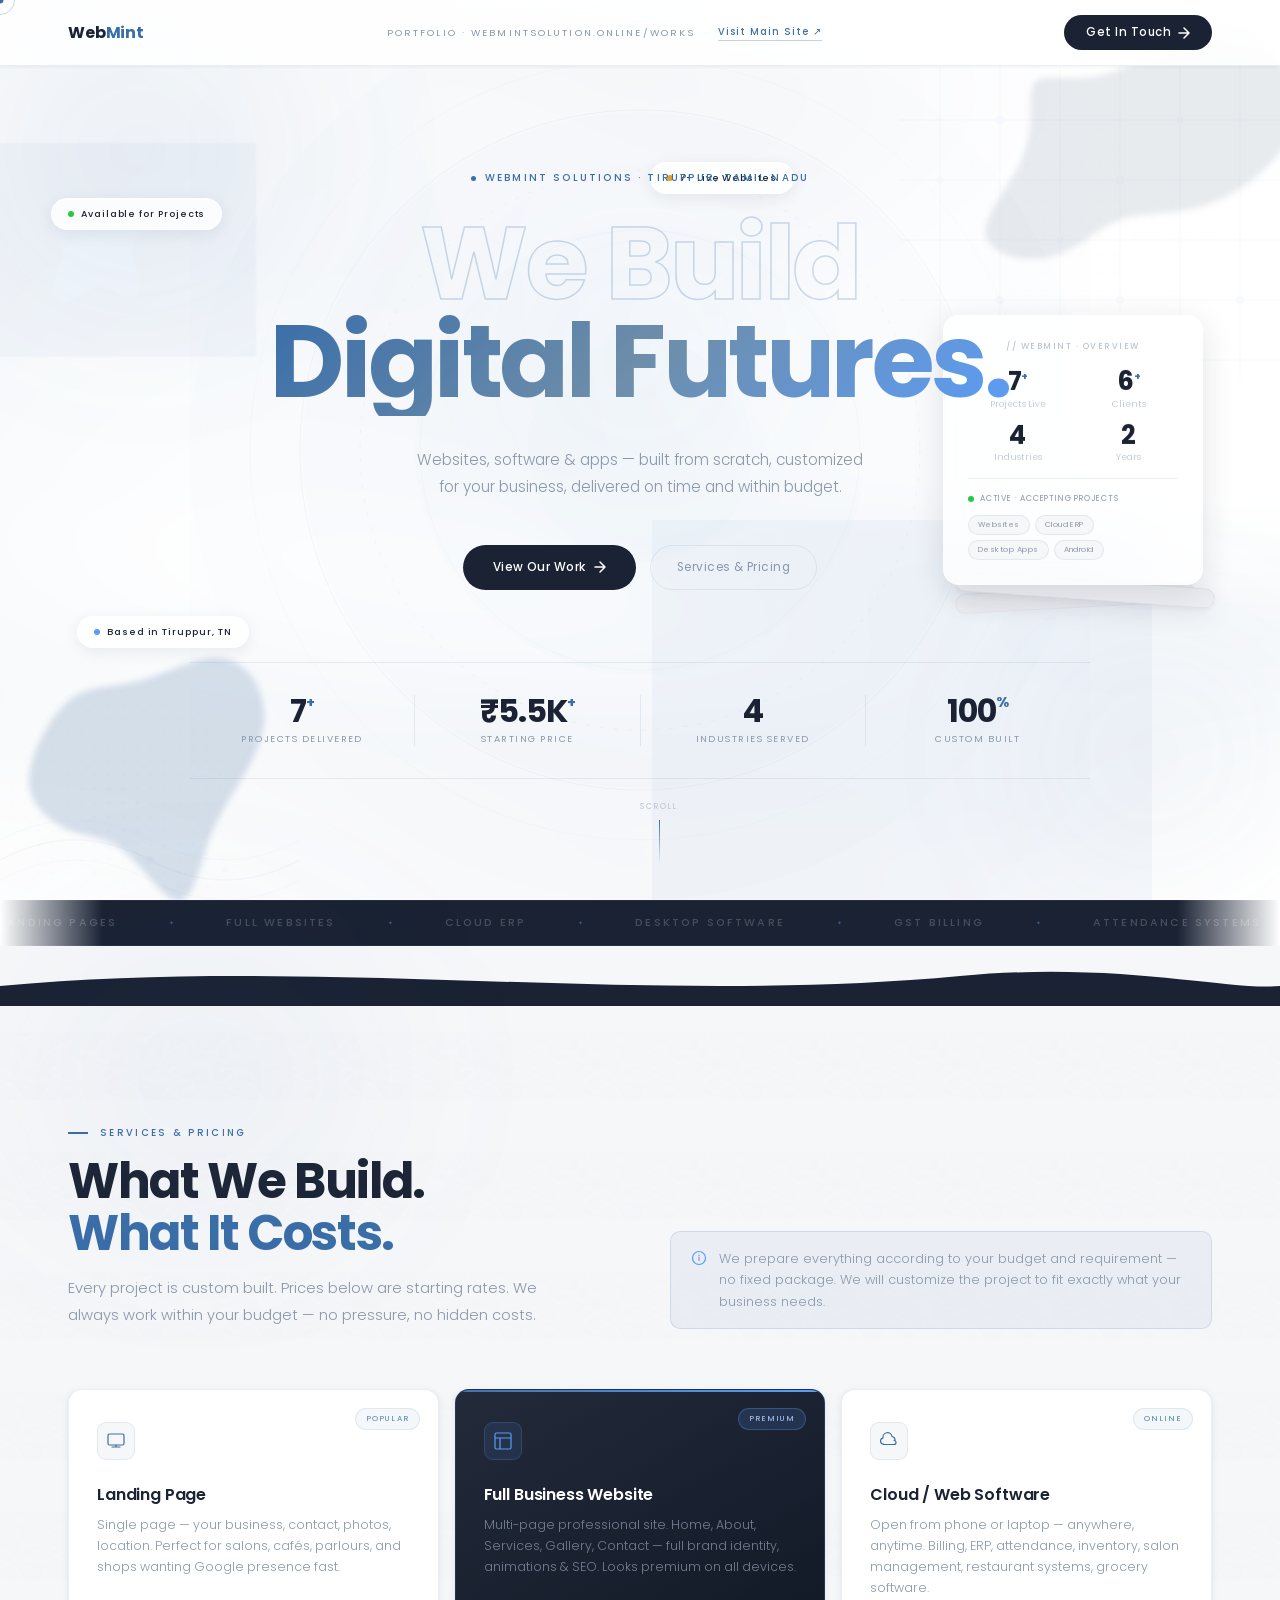
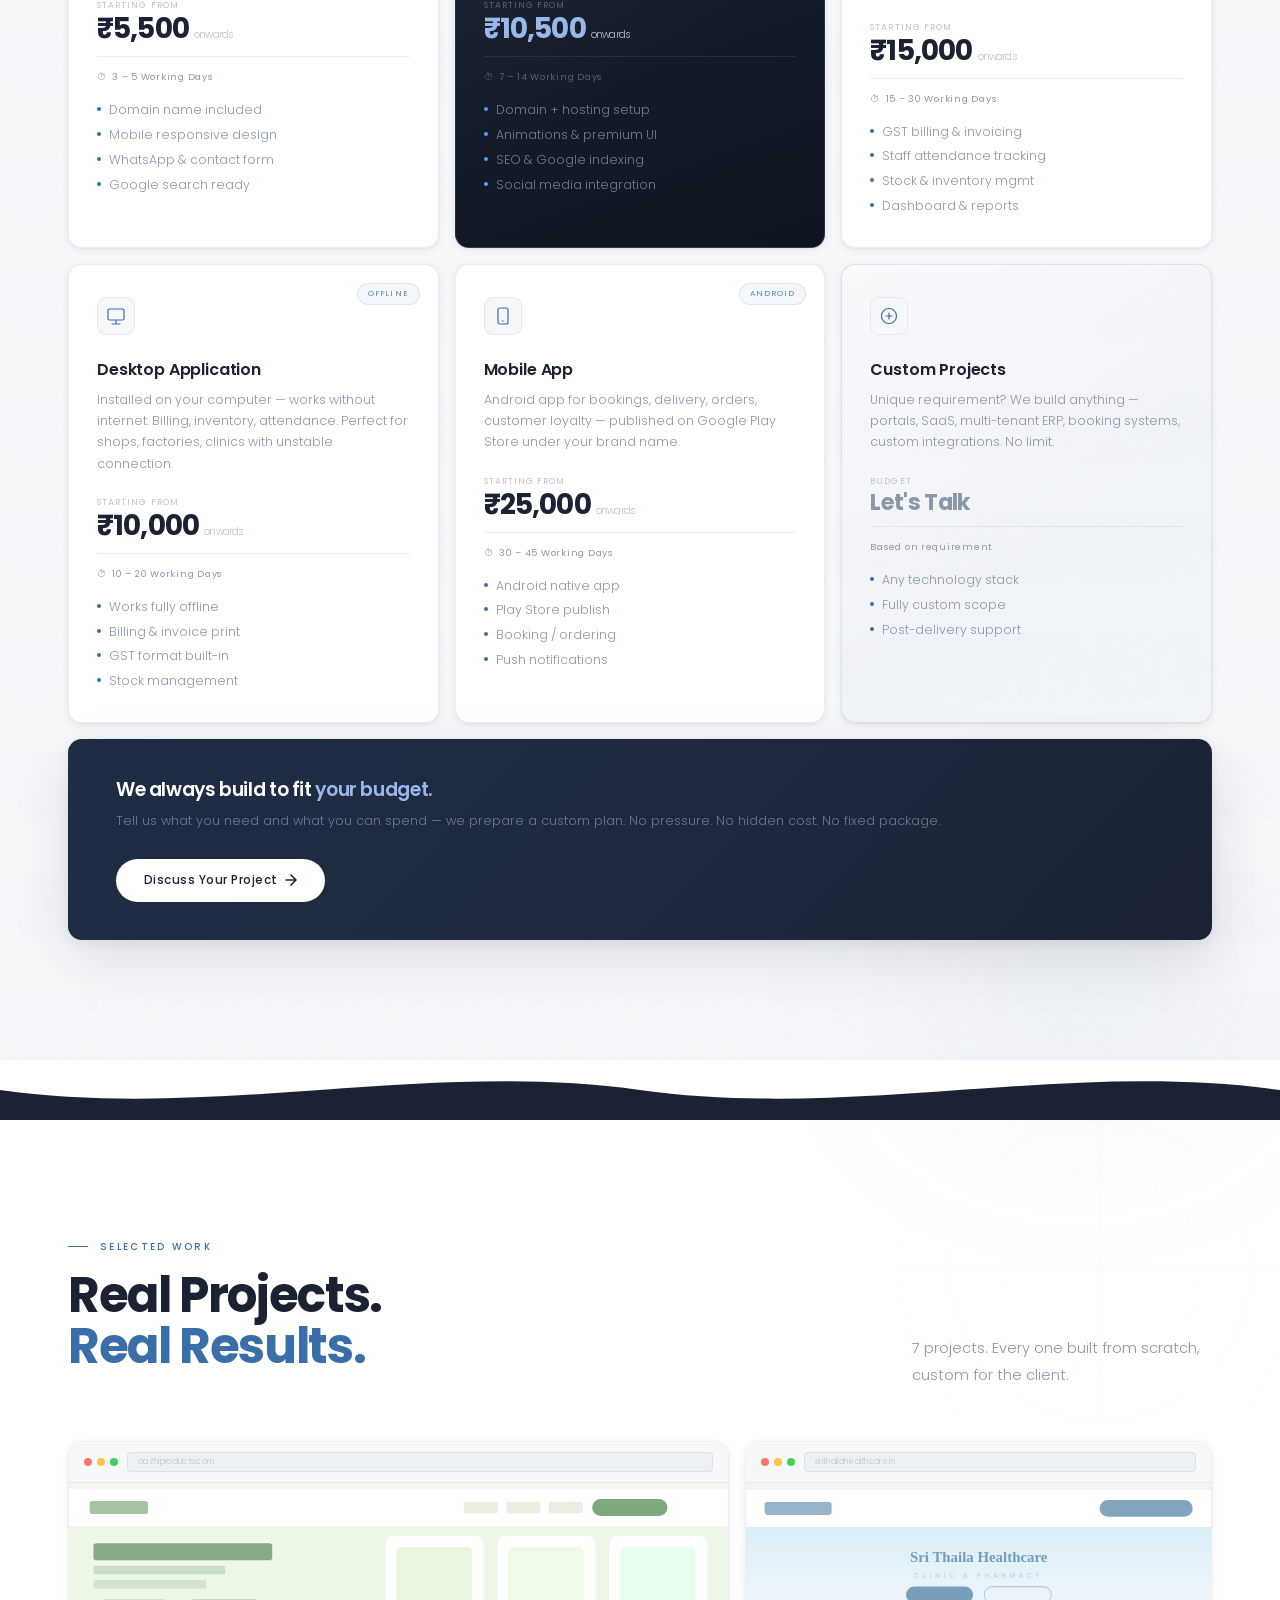
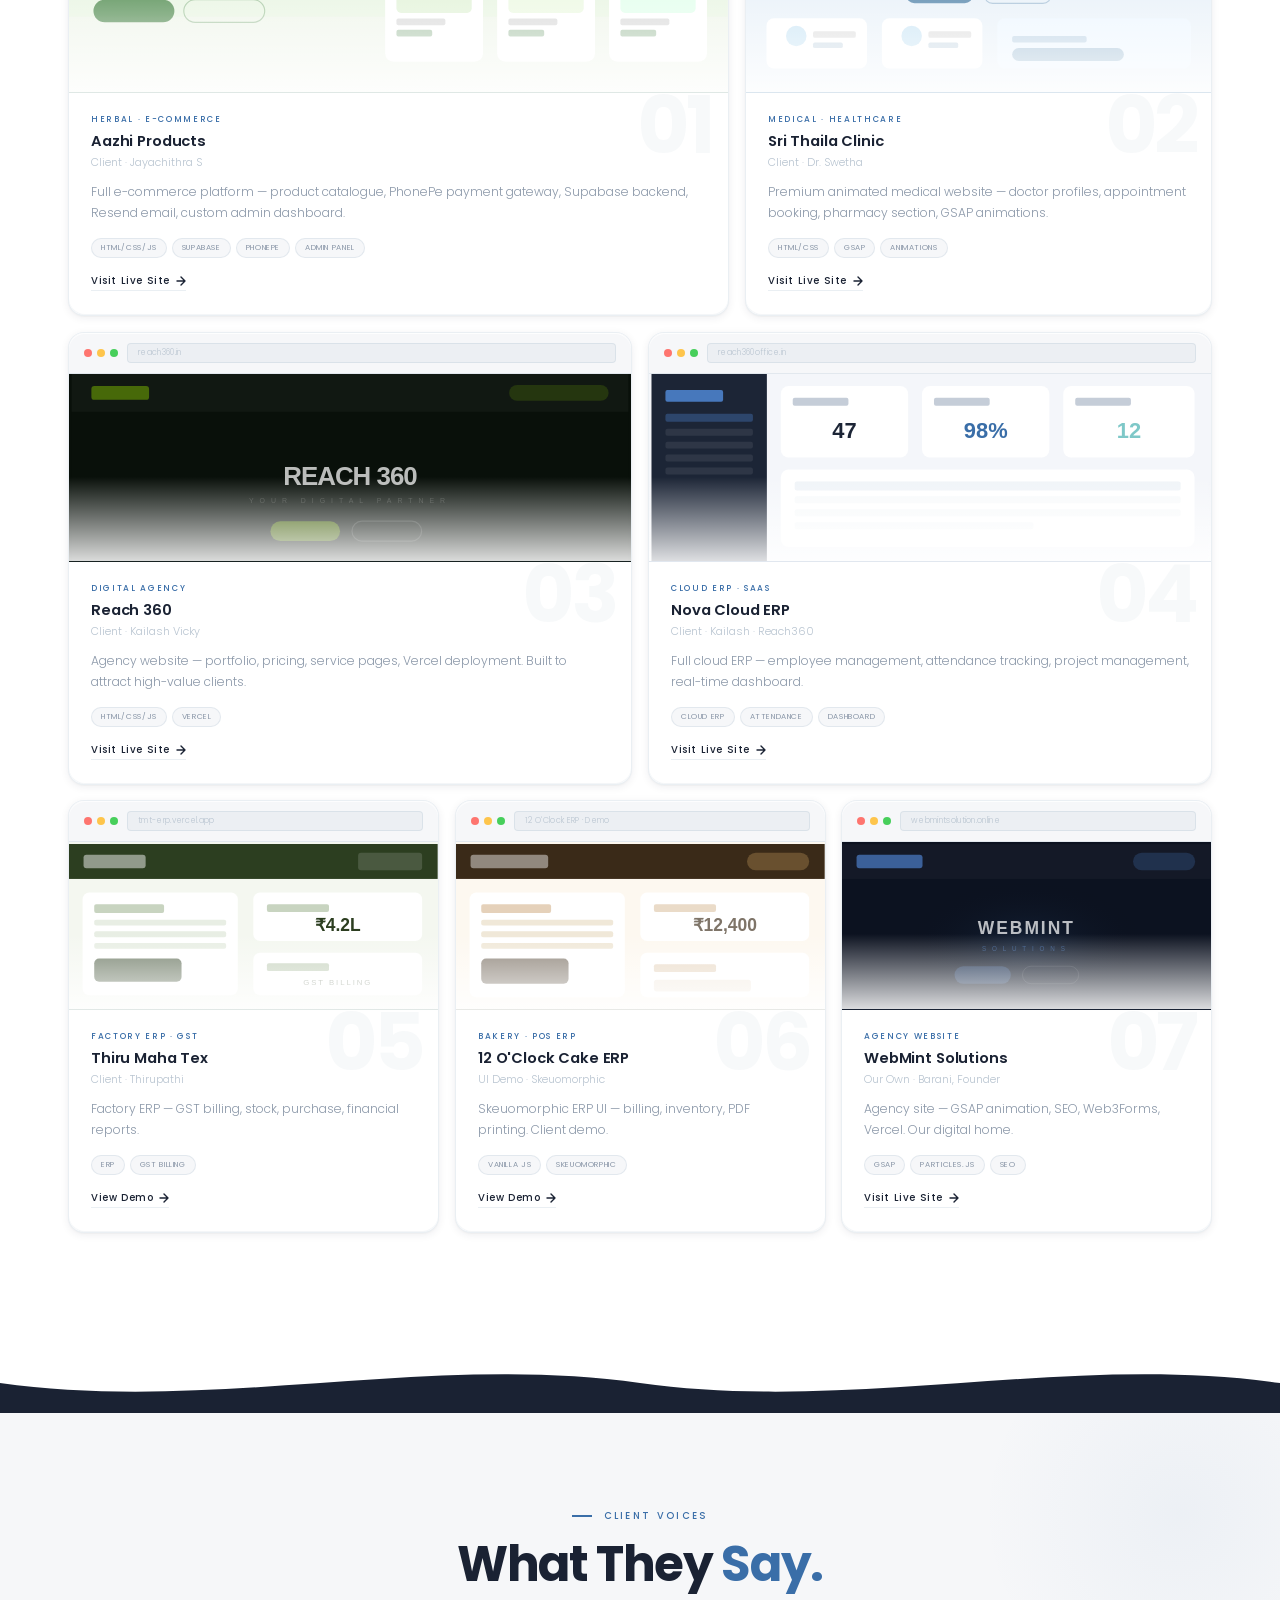
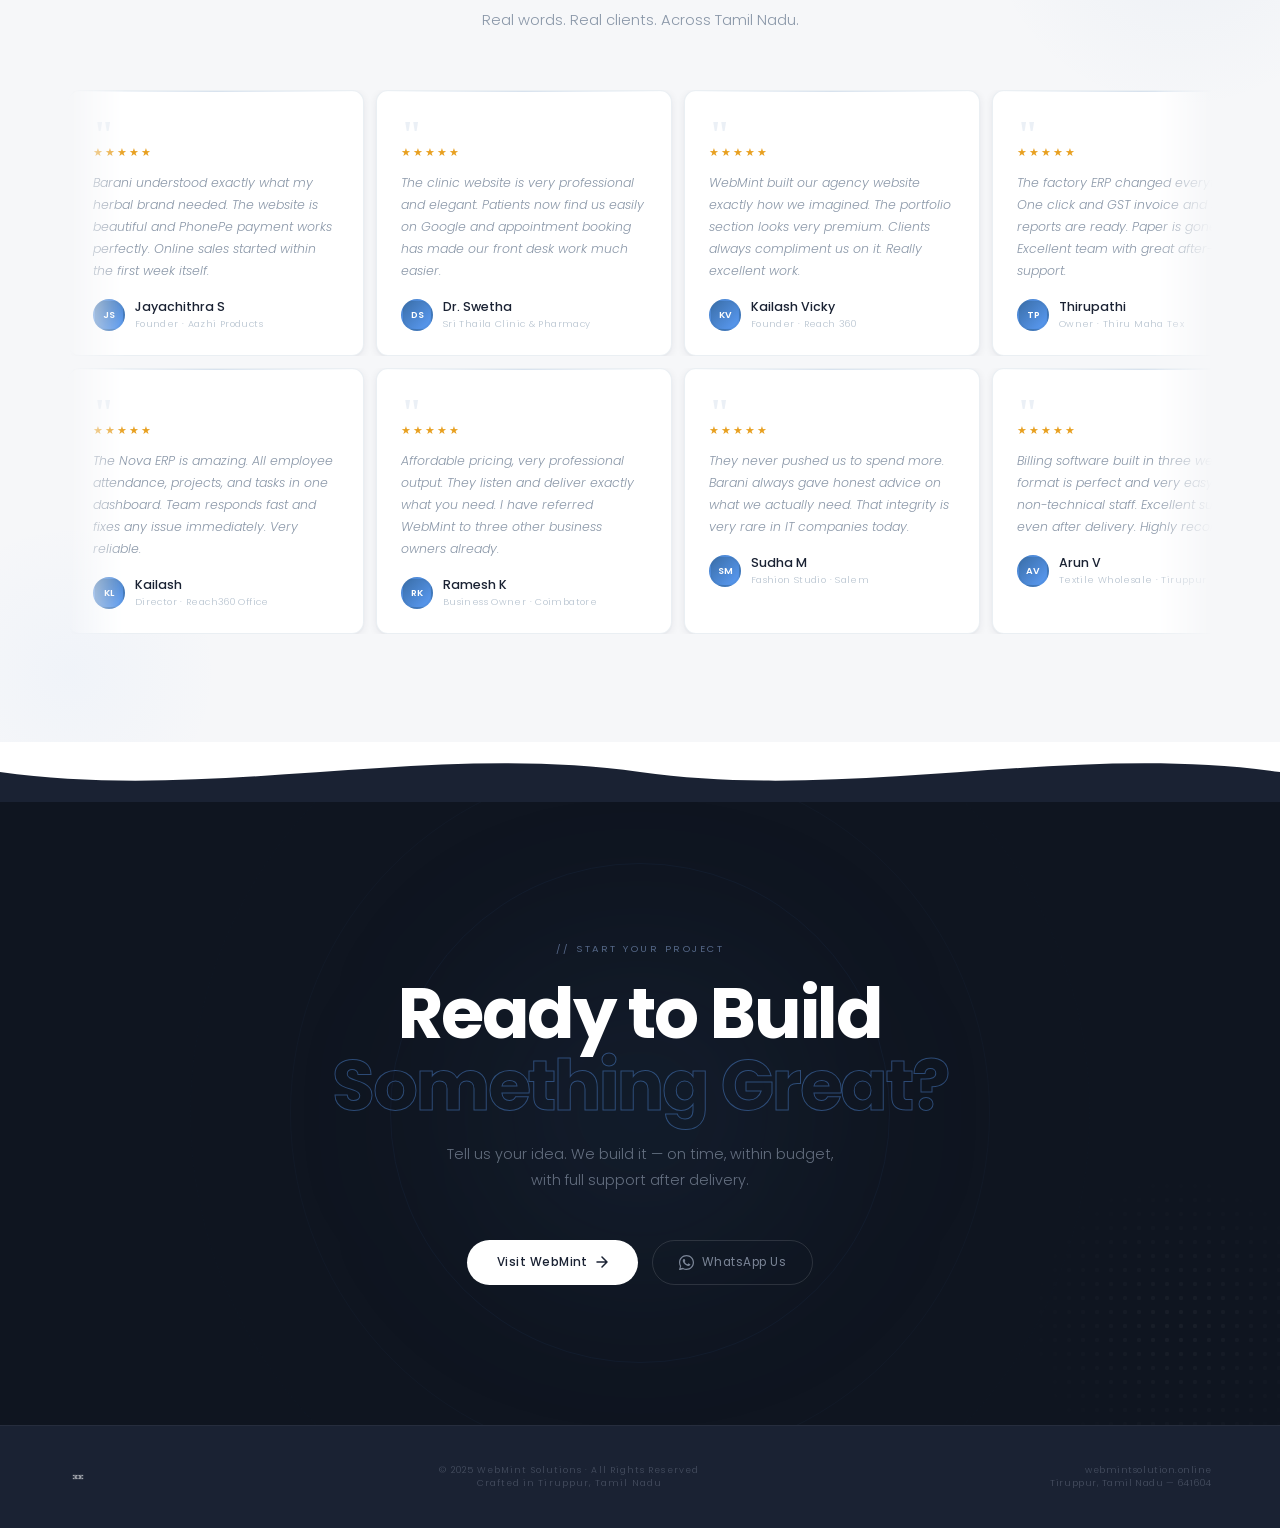
==== works.html @ 411b6f69 "Updated works html file" ====
<!DOCTYPE html>
<html lang="en">
<head>
<meta charset="UTF-8"/>
<meta name="viewport" content="width=device-width, initial-scale=1.0"/>
<title>WebMint Solutions — Our Work</title>
<link href="https://fonts.googleapis.com/css2?family=Poppins:wght@200;300;400;500;600;700&display=swap" rel="stylesheet">
<link rel="preload" href="logo.svg" as="image" type="image/svg+xml"/>
<link rel="preload" href="blob-a.svg" as="image" type="image/svg+xml"/>
<link rel="preload" href="blob-b.svg" as="image" type="image/svg+xml"/>
<link rel="dns-prefetch" href="https://fonts.googleapis.com"/>
<meta name="theme-color" content="#1A2233"/>
<style>
  body{opacity:0;transition:opacity .3s}
  body.ready{opacity:1}
</style>
<script>
  document.addEventListener('DOMContentLoaded',()=>document.body.classList.add('ready'));
</script>

<style>

/* ═══════════════════════════════════════
   COLOR TOKENS
═══════════════════════════════════════ */
:root {
  --white:       #FFFFFF;
  --off:         #F6F7F9;
  --off2:        #EDEEF2;
  --steel:       #6E8EAA;
  --steel-lt:    #A8BFCF;
  --steel-dim:   rgba(110,142,170,0.12);
  --steel-glow:  rgba(110,142,170,0.06);
  --blue:        #3A6EA8;
  --blue-lt:     #5B9CF6;
  --blue-dim:    rgba(58,110,168,0.10);
  --dark:        #1A2233;
  --dark2:       #0F1520;
  --muted:       #8A97A8;
  --muted2:      #B8C4D0;
  --border:      rgba(110,142,170,0.14);
  --border-h:    rgba(58,110,168,0.22);

  --shadow-xs:   0 1px 3px rgba(26,34,51,0.06);
  --shadow-sm:   0 2px 8px rgba(26,34,51,0.07), 0 1px 2px rgba(26,34,51,0.04);
  --shadow-md:   0 8px 28px rgba(26,34,51,0.09), 0 2px 6px rgba(26,34,51,0.05);
  --shadow-lg:   0 20px 60px rgba(26,34,51,0.11), 0 4px 12px rgba(26,34,51,0.06);
  --shadow-xl:   0 36px 90px rgba(26,34,51,0.13), 0 8px 20px rgba(26,34,51,0.07);
  --shadow-blue: 0 8px 32px rgba(58,110,168,0.22), 0 2px 8px rgba(58,110,168,0.12);

  --f: 'Poppins', sans-serif;
  --ease: cubic-bezier(0.22, 1, 0.36, 1);
  --ease2: cubic-bezier(0.16, 1, 0.3, 1);
}

/* ── PERFORMANCE: GPU LAYERS ── */
.hero-halftone, .hero-halftone-2, .blob-svg-a, .blob-svg-b,
.ring-deco, .hero-card-float, .hero-badge {
  will-change:transform;
  transform:translateZ(0);
}
.rv-row, .rv-row-b, .ticker-t {
  will-change:transform;
  transform:translateZ(0);
}

/* ═══════════════════════════════════════
   RESET
═══════════════════════════════════════ */
*, *::before, *::after { margin:0; padding:0; box-sizing:border-box; }
html { scroll-behavior:smooth; }
body {
  font-family: var(--f);
  background: var(--white);
  color: var(--dark);
  overflow-x: hidden;
  cursor: none;
  -webkit-font-smoothing: antialiased;
}
a { text-decoration:none; color:inherit; }
img, svg { display:block; }

/* ═══════════════════════════════════════
   CURSOR
═══════════════════════════════════════ */
#cur {
  width:7px; height:7px;
  background: var(--blue);
  border-radius:50%;
  position:fixed; pointer-events:none; z-index:9999;
  transform:translate(-50%,-50%);
  transition:width .18s var(--ease), height .18s var(--ease), background .2s;
}
#cur-r {
  width:30px; height:30px;
  border:1.5px solid rgba(58,110,168,0.28);
  border-radius:50%;
  position:fixed; pointer-events:none; z-index:9998;
  transform:translate(-50%,-50%);
  transition:width .3s var(--ease), height .3s var(--ease), border-color .2s;
}
body.h #cur { width:11px; height:11px; background: var(--blue-lt); }
body.h #cur-r { width:48px; height:48px; border-color:rgba(91,156,246,0.35); }

/* ═══════════════════════════════════════
   GLOBAL BG TEXTURE — very subtle dot
═══════════════════════════════════════ */
body::before {
  content:'';
  position:fixed; inset:0; pointer-events:none; z-index:0;
  background-image: radial-gradient(circle, rgba(110,142,170,0.13) 1px, transparent 1px);
  background-size:28px 28px;
  opacity:.55;
}

/* ═══════════════════════════════════════
   NAV
═══════════════════════════════════════ */
nav {
  position:fixed; top:0; left:0; right:0; z-index:500;
  height:66px; display:flex; align-items:center; justify-content:space-between;
  padding:0 68px;
  background:rgba(255,255,255,0.86);
  backdrop-filter:blur(22px) saturate(1.5);
  border-bottom:1px solid var(--border);
  box-shadow: var(--shadow-xs);
}
.nav-logo { height:30px; display:flex; align-items:center; }
.nav-logo img { height:100%; width:auto; }
/* Fallback */
.nav-logo-fb {
  font-size:1rem; font-weight:700; letter-spacing:-0.01em; color:var(--dark);
  display:none;
}
.nav-logo-fb span { color:var(--blue); }
.nav-mid {
  font-size:0.6rem; font-weight:400; letter-spacing:0.22em;
  text-transform:uppercase; color:var(--muted);
}
.nav-mid-wrap {
  display:flex; align-items:center; gap:10px;
}
.nav-mid-sep { color:var(--border); font-size:.8rem; }
.nav-mid-site {
  font-size:0.6rem; font-weight:500; letter-spacing:0.1em;
  color:var(--blue); border-bottom:1px solid rgba(58,110,168,0.3);
  padding-bottom:1px;
  transition:color .2s, border-color .2s;
}
.nav-mid-site:hover { color:var(--dark); border-color:var(--dark); }
@media(max-width:900px){ .nav-mid-wrap { display:none; } }
.nav-cta {
  display:inline-flex; align-items:center; gap:7px;
  font-size:0.72rem; font-weight:500; letter-spacing:0.04em;
  padding:9px 22px;
  background:var(--dark); color:var(--white);
  border-radius:100px;
  transition:background .25s, transform .3s var(--ease), box-shadow .3s;
  cursor:none;
}
.nav-cta:hover { background:var(--blue); transform:translateY(-1px); box-shadow:var(--shadow-blue); }

/* ═══════════════════════════════════════
   HERO
═══════════════════════════════════════ */
.hero {
  min-height:100vh;
  display:flex; flex-direction:column;
  align-items:center; justify-content:center;
  text-align:center;
  padding:130px 48px 80px;
  position:relative; z-index:1; overflow:hidden;
  background:var(--white);
}

/* === 3D ABSTRACT HERO BG === */
/* Radial halftone sphere — pure CSS/SVG inline */
.hero-halftone {
  position:absolute; top:-60px; right:-80px;
  width:540px; height:540px;
  pointer-events:none; z-index:0;
  opacity:.055;
}
.hero-halftone-2 {
  position:absolute; bottom:-100px; left:-80px;
  width:400px; height:400px;
  pointer-events:none; z-index:0;
  opacity:.04;
}

/* Gradient mesh blobs */
.blob {
  position:absolute; border-radius:50%;
  filter:blur(72px); pointer-events:none; z-index:0;
  will-change:transform;
  contain:layout style paint;
}
.blob-1 {
  width:480px; height:480px;
  background:radial-gradient(circle, rgba(58,110,168,0.08) 0%, transparent 70%);
  top:-10%; left:-8%;
  animation:bfloat1 14s ease-in-out infinite;
}
.blob-2 {
  width:380px; height:380px;
  background:radial-gradient(circle, rgba(110,142,170,0.07) 0%, transparent 70%);
  bottom:-5%; right:-5%;
  animation:bfloat2 18s ease-in-out infinite;
}
.blob-3 {
  width:280px; height:280px;
  background:radial-gradient(circle, rgba(91,156,246,0.06) 0%, transparent 70%);
  top:40%; left:50%; transform:translate(-50%,-50%);
  animation:bfloat3 11s ease-in-out infinite;
}
@keyframes bfloat1 { 0%,100%{transform:translate(0,0)} 50%{transform:translate(28px,20px)} }
@keyframes bfloat2 { 0%,100%{transform:translate(0,0)} 50%{transform:translate(-22px,-28px)} }
@keyframes bfloat3 { 0%,100%{transform:translate(-50%,-50%)} 50%{transform:translate(-47%,-53%)} }

/* 3D Ring decoration */
.ring-deco {
  position:absolute; pointer-events:none; z-index:0;
}
.ring-deco-1 {
  top:50%; left:50%; transform:translate(-50%,-50%);
  width:700px; height:700px;
}
.ring-deco-2 {
  top:50%; left:50%; transform:translate(-50%,-50%);
  width:900px; height:900px;
}
/* ── NOISE OVERLAY ── */
.noise-overlay {
  position:fixed; inset:0; pointer-events:none; z-index:1;
  background:url('noise.png') repeat;
  background-size:300px 300px;
  opacity:.012;
  mix-blend-mode:multiply;
  will-change:auto;
  /* Use PNG instead of SVG for noise — much faster */
}

/* ── ABSTRACT BLOB LAYERS ── */
.blob-svg-a {
  position:absolute; width:480px; height:480px;
  top:-80px; right:-60px;
  pointer-events:none; z-index:0; opacity:.025;
  animation:bfloat1 16s ease-in-out infinite;
  filter:blur(3px);
}
.blob-svg-b {
  position:absolute; width:360px; height:360px;
  bottom:-60px; left:-40px;
  pointer-events:none; z-index:0; opacity:.02;
  animation:bfloat2 20s ease-in-out infinite;
  filter:blur(3px);
}

/* ── ISOMETRIC GRID SECTION BG ── */
.sec-iso {
  position:relative;
}
.sec-iso::before {
  content:'';
  position:absolute; inset:0; pointer-events:none;
  background:url('iso.svg') repeat;
  background-size:120px 120px;
  opacity:.018;
}

/* ── SECTION WAVE DIVIDER ── */
.wave-divider {
  position:relative; z-index:2;
  height:60px; overflow:hidden;
  background:var(--white);
}
.wave-divider svg { position:absolute; bottom:0; width:100%; height:100%; }
.wave-divider-dark {
  background:var(--off);
}

/* ── FLOATING BADGES ── */
.hero-badge {
  position:absolute;
  display:inline-flex; align-items:center; gap:7px;
  font-size:.58rem; font-weight:500; letter-spacing:.1em;
  padding:8px 16px; border-radius:100px;
  background:var(--white);
  border:1px solid var(--border);
  box-shadow:var(--shadow-md);
  white-space:nowrap;
  pointer-events:none; z-index:2;
}
.hero-badge-dot { width:6px; height:6px; border-radius:50%; flex-shrink:0; }
.hb-1 { top:22%; left:4%; animation:hbfloat 7s ease-in-out infinite; }
.hb-2 { bottom:28%; left:6%; animation:hbfloat 9s ease-in-out infinite .5s; }
.hb-3 { top:18%; right:38%; animation:hbfloat 8s ease-in-out infinite 1s; }
@keyframes hbfloat { 0%,100%{transform:translateY(0)} 50%{transform:translateY(-8px)} }

/* ── MAGNETIC BUTTON ── */
.btn-magnetic {
  position:relative;
  transition:transform .3s var(--ease), box-shadow .3s, background .22s;
}

/* ── SCROLL PROGRESS BAR ── */
#scroll-bar {
  position:fixed; top:0; left:0; z-index:999;
  height:2px;
  background:linear-gradient(90deg, var(--blue), var(--blue-lt));
  width:0%; transition:width .1s linear;
}

/* ── GLOWING SECTION ACCENT ── */
.sec-glow {
  position:absolute; width:600px; height:300px;
  border-radius:50%; filter:blur(90px); pointer-events:none;
  background:radial-gradient(circle, rgba(58,110,168,.07), transparent 70%);
}
.sec-glow-tl { top:-80px; left:-100px; }
.sec-glow-br { bottom:-80px; right:-100px; }
.sec-glow-tr { top:-80px; right:-100px; }

/* ── COUNTER ODOMETER STYLE ── */
.hs-n {
  font-variant-numeric: tabular-nums;
}

/* ── SERVICE CARD GLOW ON HOVER ── */
.sc-glow {
  position:absolute; inset:0; border-radius:14px;
  background:radial-gradient(circle at var(--mx,50%) var(--my,50%), rgba(58,110,168,.08), transparent 60%);
  pointer-events:none; opacity:0;
  transition:opacity .4s;
}
.sc:hover .sc-glow { opacity:1; }

/* ── PROJECT CARD INDEX NUMBER LARGE ── */
.pc-idx-lg {
  position:absolute; top:-8px; right:16px;
  font-size:5rem; font-weight:700; letter-spacing:-.05em;
  color:rgba(110,142,170,.055); line-height:1;
  pointer-events:none; z-index:0; user-select:none;
}

/* ── TECH TAGS HOVER ── */
.pct { transition:background .2s, border-color .2s, color .2s; }
.pct:hover { background:rgba(58,110,168,.08); border-color:rgba(58,110,168,.2); color:var(--blue); }

/* ── REVIEW CARD QUOTE MARK ── */
.rv-q {
  font-size:2.4rem; font-weight:700; line-height:1;
  color:rgba(58,110,168,.1); margin-bottom:-8px; display:block;
  font-family:Georgia, serif;
}

/* ── MOBILE RESPONSIVE ADDITIONS ── */
@media(max-width:768px){
  .hero-card-float, .hero-card-back, .hero-card-back2 { display:none; }
  .hero-badge { display:none; }
  .blob-svg-a,.blob-svg-b { width:240px; height:240px; }
  .sec-glow { width:300px; height:200px; }
  .pc-idx-lg { font-size:3rem; }
  .wave-divider { height:36px; }
  /* Disable heavy parallax on mobile */
  .blob-1,.blob-2,.blob-3 { animation-play-state:paused; }
}

/* ── CURSOR MOBILE HIDE ── */
@media(hover:none){
  #cur,#cur-r { display:none; }
  body { cursor:auto; }
}

/* Hero eyebrow */
.h-eyebrow {
  display:inline-flex; align-items:center; gap:9px;
  font-size:0.62rem; font-weight:500; letter-spacing:0.22em;
  text-transform:uppercase; color:var(--blue);
  margin-bottom:30px;
  opacity:0; animation:up .9s var(--ease) forwards .1s;
}
.h-eyebrow-dot {
  width:5px; height:5px; border-radius:50%;
  background:var(--blue);
  animation:pulse 2.4s ease-in-out infinite;
}
@keyframes pulse { 0%,100%{opacity:1;transform:scale(1)} 50%{opacity:.3;transform:scale(.5)} }

/* Hero title */
.h-title {
  font-size:clamp(3rem,8vw,7.5rem);
  font-weight:700; line-height:.95;
  letter-spacing:-0.035em; color:var(--dark);
  margin-bottom:10px;
  opacity:0; animation:up .9s var(--ease) forwards .2s;
}
.h-title .line-g {
  display:block;
  background:linear-gradient(135deg, var(--blue) 0%, var(--steel) 50%, var(--blue-lt) 100%);
  -webkit-background-clip:text; -webkit-text-fill-color:transparent;
  background-clip:text;
  padding-bottom:6px;
}
.h-title .line-outline {
  display:block;
  color:transparent;
  -webkit-text-stroke:1.5px rgba(58,110,168,0.25);
  letter-spacing:-0.025em;
}

.h-sub {
  font-size:.95rem; font-weight:300; line-height:1.8;
  color:var(--muted); max-width:460px; margin:20px auto 44px;
  opacity:0; animation:up .9s var(--ease) forwards .35s;
}

/* CTA buttons */
.h-btns {
  display:flex; gap:14px; justify-content:center; flex-wrap:wrap;
  opacity:0; animation:up .9s var(--ease) forwards .48s;
}
.btn-p {
  display:inline-flex; align-items:center; gap:8px;
  font-size:.74rem; font-weight:500; letter-spacing:.04em;
  padding:13px 30px; background:var(--dark); color:var(--white);
  border-radius:100px; cursor:none;
  transition:transform .3s var(--ease), box-shadow .3s, background .22s;
}
.btn-p:hover { background:var(--blue); transform:translateY(-2px); box-shadow:var(--shadow-blue); }
.btn-o {
  display:inline-flex; align-items:center; gap:8px;
  font-size:.74rem; font-weight:400; letter-spacing:.04em;
  padding:13px 26px; border:1.5px solid var(--border); color:var(--muted);
  border-radius:100px; cursor:none;
  transition:border-color .25s, color .25s, transform .3s var(--ease);
}
.btn-o:hover { border-color:var(--blue); color:var(--blue); transform:translateY(-2px); }

/* Stats strip */
.h-stats {
  display:flex; gap:0;
  border-top:1px solid var(--border); border-bottom:1px solid var(--border);
  margin-top:72px; padding:32px 0;
  opacity:0; animation:up .9s var(--ease) forwards .62s;
  width:100%; max-width:900px;
}
.hs {
  flex:1; text-align:center; padding:0 28px;
  border-right:1px solid var(--border);
}
.hs:last-child { border-right:none; }
.hs-n {
  font-size:2rem; font-weight:700; letter-spacing:-0.03em;
  color:var(--dark); line-height:1;
}
.hs-n sup { font-size:.45em; color:var(--blue); vertical-align:top; margin-top:.3em; }
.hs-l {
  font-size:.58rem; font-weight:400; letter-spacing:.16em;
  text-transform:uppercase; color:var(--muted); margin-top:5px;
}

/* Scroll hint */
.scroll-hint {
  position:absolute; bottom:36px; left:50%; transform:translateX(-50%);
  display:flex; flex-direction:column; align-items:center; gap:7px;
  opacity:0; animation:up 1s var(--ease) forwards 1.2s;
}
.scroll-line {
  width:1px; height:44px;
  background:linear-gradient(to bottom, var(--blue), transparent);
  animation:spulse 2s ease-in-out infinite;
}
@keyframes spulse { 0%,100%{opacity:.3;transform:scaleY(1)} 50%{opacity:1;transform:scaleY(1.08)} }
.scroll-txt {
  font-size:.5rem; font-weight:400; letter-spacing:.25em;
  text-transform:uppercase; color:var(--muted2);
}

/* ═══════════════════════════════════════
   TICKER
═══════════════════════════════════════ */
.ticker {
  position:relative; z-index:2; height:46px;
  display:flex; align-items:center; overflow:hidden;
  background:var(--dark);
  border-top:1px solid rgba(255,255,255,0.05);
  border-bottom:1px solid rgba(255,255,255,0.05);
}
.ticker-t {
  display:flex; gap:52px; align-items:center;
  white-space:nowrap; animation:tick 26s linear infinite;
  width:max-content;
}
.ti { font-size:.68rem; font-weight:500; letter-spacing:.2em; text-transform:uppercase; color:rgba(255,255,255,0.2); }
.ts { color:rgba(91,156,246,0.45); font-size:.38rem; }
@keyframes tick { from{transform:translateX(0)} to{transform:translateX(-50%)} }

/* ═══════════════════════════════════════
   SECTION SHELL
═══════════════════════════════════════ */
.sec { padding:120px 68px; position:relative; z-index:2; }
.sec-off { background:var(--off); }
.sec-dark { background:var(--dark2); }

.s-ey {
  display:flex; align-items:center; gap:12px;
  font-size:.6rem; font-weight:500; letter-spacing:.24em;
  text-transform:uppercase; color:var(--blue); margin-bottom:16px;
}
.s-ey::before { content:''; width:20px; height:1.5px; background:var(--blue); flex-shrink:0; }
.s-ey-w { color:rgba(168,200,255,.55); }
.s-ey-w::before { background:rgba(168,200,255,.3); }

.s-h {
  font-size:clamp(1.9rem,3.8vw,3.4rem);
  font-weight:700; letter-spacing:-0.028em; line-height:1.06;
  color:var(--dark); margin-bottom:16px;
}
.s-h em { font-style:normal; color:var(--blue); }
.s-h-w { color:var(--white); }
.s-h-w em { color:rgba(168,200,255,.9); }

.s-p {
  font-size:.92rem; font-weight:300; line-height:1.82;
  color:var(--muted); max-width:500px;
}
.s-p-w { color:rgba(168,180,200,.6); }

.div-l { height:1px; background:var(--border); position:relative; z-index:2; }

/* ═══════════════════════════════════════
   SERVICES + PRICING
═══════════════════════════════════════ */
.svc-intro {
  display:grid; grid-template-columns:1fr 1fr;
  gap:60px; align-items:end; margin-bottom:60px;
}
.svc-note {
  display:flex; align-items:flex-start; gap:12px;
  background:rgba(58,110,168,0.06);
  border:1px solid rgba(58,110,168,0.15);
  border-radius:10px; padding:16px 20px;
  font-size:.8rem; font-weight:300; line-height:1.65;
  color:var(--muted);
}
.svc-note svg { flex-shrink:0; color:var(--blue-lt); margin-top:2px; }

/* Pricing grid */
.svc-grid { display:grid; grid-template-columns:repeat(3,1fr); gap:16px; margin-bottom:16px; }
.svc-grid-b { display:grid; grid-template-columns:repeat(3,1fr); gap:16px; }

/* Card */
.sc {
  background:var(--white);
  border:1px solid var(--border);
  border-radius:14px; padding:32px 28px;
  position:relative; overflow:hidden;
  transition:transform .4s var(--ease), box-shadow .4s, border-color .25s;
  cursor:none;
  box-shadow:var(--shadow-sm);
}
/* 3D lift */
.sc:hover { transform:translateY(-6px); box-shadow:var(--shadow-xl); border-color:rgba(58,110,168,0.18); }

/* Top accent */
.sc::before {
  content:''; position:absolute; top:0; left:0; right:0; height:2px;
  background:linear-gradient(90deg, var(--blue), var(--blue-lt));
  transform:scaleX(0); transform-origin:left;
  transition:transform .45s var(--ease);
}
.sc:hover::before, .sc.featured::before { transform:scaleX(1); }

/* Skeuomorphic inner glass highlight */
.sc::after {
  content:''; position:absolute; inset:0;
  background:linear-gradient(145deg, rgba(255,255,255,0.6) 0%, transparent 60%);
  border-radius:14px; pointer-events:none;
}

.sc.featured {
  background:linear-gradient(160deg, var(--dark) 0%, var(--dark2) 100%);
  border-color:rgba(91,156,246,0.2);
}
.sc.featured::after { background:linear-gradient(145deg, rgba(255,255,255,0.04) 0%, transparent 60%); }
.sc.featured .sc-name { color:var(--white); }
.sc.featured .sc-desc { color:rgba(168,180,200,.65); }
.sc.featured .sc-price { color:rgba(168,200,255,.9); }
.sc.featured .sc-from,.sc.featured .sc-days { color:rgba(168,180,200,.45); border-color:rgba(255,255,255,.08); }
.sc.featured .sc-feat { color:rgba(168,180,200,.65); }
.sc.featured .sc-feat::before { background:var(--blue-lt); }
.sc.featured .sc-icon { background:rgba(91,156,246,.1); border-color:rgba(91,156,246,.2); }
.sc.featured .sc-badge { background:rgba(91,156,246,.15); border-color:rgba(91,156,246,.3); color:rgba(168,200,255,.9); }

.sc-badge {
  position:absolute; top:18px; right:18px;
  font-size:.48rem; font-weight:500; letter-spacing:.14em; text-transform:uppercase;
  padding:4px 10px; border-radius:100px;
  background:rgba(58,110,168,.07); border:1px solid rgba(58,110,168,.16); color:var(--blue);
}
.sc-icon {
  width:38px; height:38px; border-radius:9px;
  display:flex; align-items:center; justify-content:center;
  background:var(--off); border:1px solid var(--border);
  margin-bottom:22px; position:relative; z-index:1;
}
.sc-name { font-size:1rem; font-weight:600; letter-spacing:-.01em; color:var(--dark); margin-bottom:7px; position:relative; z-index:1; }
.sc-desc { font-size:.78rem; font-weight:300; line-height:1.7; color:var(--muted); margin-bottom:22px; position:relative; z-index:1; }
.sc-from { font-size:.55rem; font-weight:400; letter-spacing:.12em; text-transform:uppercase; color:var(--muted2); display:block; margin-bottom:3px; position:relative; z-index:1; }
.sc-price { font-size:1.75rem; font-weight:700; letter-spacing:-.03em; color:var(--dark); line-height:1; margin-bottom:3px; position:relative; z-index:1; }
.sc-onwards { font-size:.65rem; font-weight:300; color:var(--muted2); }
.sc-days {
  font-size:.58rem; font-weight:400; letter-spacing:.08em; color:var(--muted);
  border-top:1px solid var(--border); padding-top:13px; margin-top:13px; margin-bottom:17px;
  position:relative; z-index:1;
}
.sc-feats { list-style:none; display:flex; flex-direction:column; gap:7px; position:relative; z-index:1; }
.sc-feat { font-size:.77rem; font-weight:300; color:var(--muted); display:flex; align-items:flex-start; gap:8px; line-height:1.45; }
.sc-feat::before { content:''; flex-shrink:0; width:4px; height:4px; border-radius:50%; background:var(--blue); margin-top:6px; }

/* Budget row */
.budget {
  display:flex; align-items:center; justify-content:space-between;
  gap:28px; flex-wrap:wrap;
  background:var(--dark); border-radius:14px;
  padding:38px 48px; margin-top:16px;
  position:relative; overflow:hidden;
  box-shadow:var(--shadow-lg);
}
/* 3D gradient overlay */
.budget::before {
  content:''; position:absolute; inset:0;
  background:linear-gradient(135deg, rgba(58,110,168,.15) 0%, rgba(91,156,246,.06) 50%, transparent 100%);
  pointer-events:none;
}
.budget-txt { font-size:1.18rem; font-weight:600; letter-spacing:-.02em; color:var(--white); max-width:520px; line-height:1.4; position:relative; z-index:1; }
.budget-txt span { color:rgba(168,200,255,.9); }
.budget-sub { font-size:.8rem; font-weight:300; color:rgba(168,180,200,.58); margin-top:6px; line-height:1.65; }
.btn-wt {
  display:inline-flex; align-items:center; gap:8px;
  font-size:.74rem; font-weight:500; letter-spacing:.04em;
  padding:13px 28px; background:var(--white); color:var(--dark);
  border-radius:100px; flex-shrink:0; cursor:none; position:relative; z-index:1;
  transition:transform .3s var(--ease), box-shadow .3s;
}
.btn-wt:hover { transform:translateY(-2px); box-shadow:var(--shadow-lg); }

/* ═══════════════════════════════════════
   PROJECTS
═══════════════════════════════════════ */
.proj-hd { display:flex; align-items:flex-end; justify-content:space-between; margin-bottom:52px; gap:32px; flex-wrap:wrap; }

/* 12-col asymmetric grid */
.pg { display:grid; grid-template-columns:repeat(12,1fr); gap:16px; }
.p7 { grid-column:span 7; }
.p5 { grid-column:span 5; }
.p6 { grid-column:span 6; }
.p4 { grid-column:span 4; }

/* Project card */
.pc {
  background:var(--white);
  border:1px solid var(--border); border-radius:16px;
  overflow:hidden; display:flex; flex-direction:column;
  box-shadow:var(--shadow-sm);
  transition:transform .4s var(--ease), box-shadow .4s, border-color .25s;
  cursor:none; position:relative;
  will-change:transform;
  transform:translateZ(0);
  backface-visibility:hidden;
}
/* 3D tilt via JS — hover lift */
.pc:hover { box-shadow:var(--shadow-xl); border-color:rgba(58,110,168,.14); }

/* Glass shimmer on hover */
.pc-shimmer {
  position:absolute; inset:0; pointer-events:none;
  background:linear-gradient(135deg, rgba(255,255,255,.35) 0%, transparent 50%);
  opacity:0; transition:opacity .4s; border-radius:16px; z-index:10;
}
.pc:hover .pc-shimmer { opacity:1; }

/* Browser bar */
.pc-bar {
  display:flex; align-items:center; gap:9px;
  padding:10px 15px; background:var(--off);
  border-bottom:1px solid var(--border); flex-shrink:0;
}
.pcd-w { display:flex; gap:5px; }
.pcd { width:8px; height:8px; border-radius:50%; }
.r{background:#FF5F57;opacity:.85} .y{background:#FFBD2E;opacity:.85} .g{background:#28C840;opacity:.85}
.pc-url {
  flex:1; font-size:.5rem; font-weight:300; letter-spacing:.04em;
  color:var(--muted2);
  background:rgba(110,142,170,.07); border:1px solid var(--border);
  border-radius:4px; padding:3px 10px;
  overflow:hidden; white-space:nowrap; text-overflow:ellipsis;
}

/* Mockup visual */
.pc-vis {
  flex-shrink:0; overflow:hidden; border-bottom:1px solid var(--border);
  position:relative;
  /* subtle inner pattern */
  background:var(--off);
}
.pc-vis::after {
  content:''; position:absolute; inset:0; pointer-events:none;
  background:linear-gradient(to bottom, transparent 55%, rgba(255,255,255,.85) 100%);
}
.pc-vis svg, .pc-vis img { width:100%; height:100%; display:block; }

/* Body */
.pc-body { padding:20px 22px 24px; flex:1; display:flex; flex-direction:column; position:relative; z-index:2; }
.pc-idx {
  position:absolute; top:14px; right:16px;
  font-size:.5rem; font-weight:500; letter-spacing:.16em;
  color:var(--off2);
}
.pc-cat { font-size:.52rem; font-weight:500; letter-spacing:.2em; text-transform:uppercase; color:var(--blue); margin-bottom:5px; }
.pc-name { font-size:.92rem; font-weight:600; letter-spacing:-.01em; color:var(--dark); margin-bottom:3px; }
.pc-client { font-size:.68rem; font-weight:300; color:var(--muted2); margin-bottom:11px; }
.pc-desc { font-size:.76rem; font-weight:300; line-height:1.72; color:var(--muted); margin-bottom:14px; flex:1; }
.pc-tags { display:flex; flex-wrap:wrap; gap:5px; margin-bottom:16px; }
.pct {
  font-size:.48rem; font-weight:400; letter-spacing:.08em; text-transform:uppercase;
  padding:3px 9px; border-radius:100px;
  background:var(--off); border:1px solid var(--border); color:var(--muted);
}
.pc-lnk {
  display:inline-flex; align-items:center; gap:6px;
  font-size:.62rem; font-weight:500; letter-spacing:.06em;
  color:var(--dark); border-bottom:1px solid var(--border);
  padding-bottom:2px; align-self:flex-start;
  transition:color .2s, border-color .2s, gap .2s;
}
.pc-lnk:hover { color:var(--blue); border-color:var(--blue); gap:10px; }

/* ═══════════════════════════════════════
   REVIEWS
═══════════════════════════════════════ */
.rv-hd { text-align:center; margin-bottom:56px; }
.rv-hd .s-p { margin:0 auto; }
.rv-track {
  overflow:hidden; margin-bottom:12px;
  mask-image:linear-gradient(90deg,transparent,black 5%,black 95%,transparent);
  -webkit-mask-image:linear-gradient(90deg,transparent,black 5%,black 95%,transparent);
}
.rv-row { display:flex; gap:12px; width:max-content; animation:rscr 40s linear infinite; }
.rv-row-b { animation:rscrb 48s linear infinite; }
@keyframes rscr { from{transform:translateX(0)} to{transform:translateX(-50%)} }
@keyframes rscrb { from{transform:translateX(-50%)} to{transform:translateX(0)} }

.rv {
  width:296px; flex-shrink:0;
  background:var(--white); border:1px solid var(--border);
  border-radius:12px; padding:24px;
  box-shadow:var(--shadow-sm);
  transition:box-shadow .3s, border-color .3s, transform .3s var(--ease);
  position:relative; overflow:hidden;
}
/* Glass top highlight */
.rv::before {
  content:''; position:absolute; top:0; left:0; right:0; height:1px;
  background:linear-gradient(90deg,transparent,rgba(58,110,168,.2),transparent);
}
.rv:hover { box-shadow:var(--shadow-md); border-color:rgba(58,110,168,.15); transform:translateY(-3px); }
.rv-stars { display:flex; gap:2px; margin-bottom:11px; }
.rvs { color:#E8A020; font-size:.68rem; }
.rv-txt { font-size:.78rem; font-weight:300; line-height:1.76; color:var(--muted); margin-bottom:16px; font-style:italic; }
.rv-auth { display:flex; align-items:center; gap:10px; }
.rv-av {
  width:32px; height:32px; border-radius:50%; flex-shrink:0;
  background:linear-gradient(135deg, var(--blue), var(--blue-lt));
  display:flex; align-items:center; justify-content:center;
  font-size:.58rem; font-weight:600; color:var(--white);
  border:2px solid rgba(58,110,168,.15);
}
.rv-name { font-size:.78rem; font-weight:500; color:var(--dark); }
.rv-role { font-size:.58rem; font-weight:300; color:var(--muted2); letter-spacing:.04em; margin-top:1px; }

/* ═══════════════════════════════════════
   CTA
═══════════════════════════════════════ */
.cta {
  background:var(--dark2); text-align:center;
  padding:140px 68px; position:relative; overflow:hidden; z-index:2;
}
/* Abstract CTA bg — 3D rings + halftone */
.cta-ring {
  position:absolute; border-radius:50%; pointer-events:none;
  border:1px solid rgba(91,156,246,0.05);
  top:50%; left:50%; transform:translate(-50%,-50%);
}
.cta-blob {
  position:absolute; border-radius:50%; filter:blur(80px); pointer-events:none;
  background:radial-gradient(circle, rgba(58,110,168,.12), transparent 70%);
  width:600px; height:400px; top:50%; left:50%; transform:translate(-50%,-50%);
}
.cta-inner { position:relative; z-index:2; max-width:720px; margin:0 auto; }
.cta-ey { font-size:.6rem; font-weight:400; letter-spacing:.26em; text-transform:uppercase; color:rgba(168,200,255,.45); margin-bottom:22px; }
.cta-h { font-size:clamp(2.4rem,5.5vw,5rem); font-weight:700; letter-spacing:-.03em; line-height:1.02; color:var(--white); margin-bottom:20px; }
.cta-h span { color:transparent; -webkit-text-stroke:1px rgba(91,156,246,.4); }
.cta-p { font-size:.9rem; font-weight:300; line-height:1.8; color:rgba(168,180,200,.55); margin-bottom:46px; }
.cta-btns { display:flex; gap:14px; justify-content:center; flex-wrap:wrap; }
.btn-cta-p {
  display:inline-flex; align-items:center; gap:8px;
  font-size:.74rem; font-weight:500; letter-spacing:.04em;
  padding:13px 30px; background:var(--white); color:var(--dark);
  border-radius:100px; cursor:none;
  transition:transform .3s var(--ease), box-shadow .3s;
}
.btn-cta-p:hover { transform:translateY(-2px); box-shadow:var(--shadow-lg); }
.btn-cta-o {
  display:inline-flex; align-items:center; gap:8px;
  font-size:.74rem; font-weight:400; letter-spacing:.04em;
  padding:13px 26px; border:1.5px solid rgba(255,255,255,.12); color:rgba(168,180,200,.7);
  border-radius:100px; cursor:none;
  transition:border-color .25s, color .25s, transform .3s var(--ease);
}
.btn-cta-o:hover { border-color:rgba(91,156,246,.4); color:rgba(168,200,255,.9); transform:translateY(-2px); }

/* ═══════════════════════════════════════
   FOOTER
═══════════════════════════════════════ */
footer {
  background:var(--dark); border-top:1px solid rgba(255,255,255,.05);
  padding:38px 68px;
  display:flex; align-items:center; justify-content:space-between;
  flex-wrap:wrap; gap:18px; position:relative; z-index:2;
}
.f-logo { height:20px; display:flex; align-items:center; }
.f-logo img { height:100%; width:auto; filter:brightness(0) invert(1) opacity(.6); }
.f-logo-fb { font-size:.85rem; font-weight:700; letter-spacing:-.01em; color:rgba(255,255,255,.55); display:none; }
.f-logo-fb span { color:var(--blue-lt); }
.f-copy { font-size:.56rem; font-weight:300; letter-spacing:.12em; color:rgba(168,180,200,.3); text-align:center; }
.f-loc { font-size:.56rem; font-weight:300; color:rgba(168,180,200,.3); text-align:right; letter-spacing:.06em; }

/* ═══════════════════════════════════════
   ANIMATIONS
═══════════════════════════════════════ */
@keyframes up { from{opacity:0;transform:translateY(20px)} to{opacity:1;transform:translateY(0)} }
.reveal { opacity:0; transform:translateY(18px); transition:opacity .9s var(--ease), transform .9s var(--ease); }
.reveal.on { opacity:1; transform:none; }
.d1{transition-delay:.06s} .d2{transition-delay:.12s} .d3{transition-delay:.18s}
.d4{transition-delay:.24s} .d5{transition-delay:.30s} .d6{transition-delay:.36s}

/* ═══════════════════════════════════════
   RESPONSIVE
═══════════════════════════════════════ */
@media(max-width:1100px){
  .p7,.p5,.p6,.p4 { grid-column:span 12; }
  .svc-intro { grid-template-columns:1fr; gap:24px; }
  .svc-grid { grid-template-columns:repeat(2,1fr); }
  .svc-grid-b { grid-template-columns:repeat(2,1fr); }
}
@media(max-width:900px){
  nav { padding:0 24px; }
  .nav-mid { display:none; }
  .sec { padding:80px 24px; }
  .hero { padding:110px 24px 72px; }
  .h-stats { flex-wrap:wrap; }
  .hs { min-width:50%; border-bottom:1px solid var(--border); border-right:none!important; padding:14px 0; }
  .cta { padding:80px 24px; }
  footer { flex-direction:column; text-align:center; }
  .f-loc { text-align:center; }
  .budget { padding:28px 24px; flex-direction:column; align-items:flex-start; }
}
@media(max-width:680px){
  .h-title { font-size:3rem; }
  .h-btns { flex-direction:column; align-items:center; }
  .svc-grid,.svc-grid-b { grid-template-columns:1fr; }
  .hs { min-width:100%; }
}

/* ═══════════════════════════════════════
   3D DECORATION ELEMENTS
═══════════════════════════════════════ */
/* Hero 3D floating card */
.hero-card-float {
  position:absolute; right:6%; top:50%; transform:translateY(-50%);
  width:260px;
  background:rgba(255,255,255,0.72);
  border:1px solid rgba(110,142,170,.15);
  border-radius:16px; padding:24px;
  backdrop-filter:blur(20px);
  box-shadow:var(--shadow-xl);
  animation:hcfloat 7s ease-in-out infinite;
  pointer-events:none; z-index:1;
}
@keyframes hcfloat { 0%,100%{transform:translateY(-50%) rotate(-1deg)} 50%{transform:translateY(calc(-50% - 12px)) rotate(-1deg)} }
.hcf-label { font-size:.52rem; font-weight:500; letter-spacing:.18em; text-transform:uppercase; color:var(--muted2); margin-bottom:16px; }
.hcf-m { display:grid; grid-template-columns:1fr 1fr; gap:12px; }
.hcf-num { font-size:1.6rem; font-weight:700; letter-spacing:-.03em; color:var(--dark); line-height:1; }
.hcf-num sup { font-size:.4em; color:var(--blue); }
.hcf-lbl { font-size:.55rem; font-weight:300; color:var(--muted2); margin-top:3px; }
.hcf-div { height:1px; background:var(--border); margin:14px 0; }
.hcf-pills { display:flex; flex-wrap:wrap; gap:5px; }
.hcf-pill {
  font-size:.48rem; font-weight:400; letter-spacing:.06em; padding:3px 9px;
  border-radius:100px; background:var(--off); border:1px solid var(--border); color:var(--muted);
}

/* Back card shadow effect */
.hero-card-back {
  position:absolute; right:calc(6% - 12px); top:50%;
  width:260px; height:20px;
  background:var(--off2);
  border:1px solid rgba(110,142,170,.1);
  border-radius:16px;
  transform:translateY(-50%) translateY(140px) rotate(4deg);
  z-index:0; pointer-events:none;
  box-shadow:var(--shadow-md);
}
.hero-card-back2 {
  position:absolute; right:calc(6% + 8px); top:50%;
  width:240px; height:20px;
  background:var(--off2);
  border:1px solid rgba(110,142,170,.08);
  border-radius:16px;
  transform:translateY(-50%) translateY(148px) rotate(-3deg);
  z-index:0; pointer-events:none;
}

/* ── TOUCH RIPPLE EFFECT ── */
.ripple-host { position:relative; overflow:hidden; }
.ripple {
  position:absolute; border-radius:50%;
  background:rgba(58,110,168,.12);
  transform:scale(0); animation:ripple-anim .5s linear;
  pointer-events:none;
}
@keyframes ripple-anim { to { transform:scale(4); opacity:0; } }

/* ── CARD ACTIVE STATE MOBILE ── */
@media(hover:none){
  .pc:active { transform:scale(.98); box-shadow:var(--shadow-md); }
  .sc:active { transform:scale(.98); }
  .rv:active { transform:scale(.98); }
  .btn-p:active, .btn-o:active, .nav-cta:active { transform:scale(.96); }
}

/* ── SMOOTH IMAGE LOADING ── */
img { opacity:0; transition:opacity .4s; }
img.loaded { opacity:1; }

/* ── HERO CARD GLASSMORPHISM ENHANCED ── */
.hero-card-float {
  background: rgba(255,255,255,0.78);
  backdrop-filter: blur(24px) saturate(1.8);
  -webkit-backdrop-filter: blur(24px) saturate(1.8);
  border: 1px solid rgba(255,255,255,0.6);
  box-shadow: 0 8px 32px rgba(26,34,51,0.12), inset 0 1px 0 rgba(255,255,255,0.8);
}

/* ── FLOATING BADGE GLASSMORPHISM ── */
.hero-badge {
  background: rgba(255,255,255,0.82);
  backdrop-filter: blur(16px);
  -webkit-backdrop-filter: blur(16px);
  border: 1px solid rgba(255,255,255,0.6);
  box-shadow: 0 4px 16px rgba(26,34,51,0.08), inset 0 1px 0 rgba(255,255,255,0.9);
}

/* ── SCROLL REVEAL ENHANCED ── */
.reveal {
  opacity:0; transform:translateY(18px);
  transition:opacity .7s var(--ease), transform .7s var(--ease);
}
.reveal.on { opacity:1; transform:none; }

/* ── PROJECT CARD INNER GLOW ON HOVER ── */
.pc::after {
  content:''; position:absolute; inset:0;
  border-radius:16px;
  box-shadow:inset 0 1px 0 rgba(255,255,255,.8), inset 0 -1px 0 rgba(110,142,170,.08);
  pointer-events:none; z-index:11;
}

/* ── TICKER FADE EDGES ── */
.ticker {
  mask-image: linear-gradient(90deg, transparent, black 8%, black 92%, transparent);
  -webkit-mask-image: linear-gradient(90deg, transparent, black 8%, black 92%, transparent);
}

/* ── ABSTRACT ACCENT LINE — section transitions ── */
.accent-line {
  height:1px; position:relative; z-index:2;
  background:linear-gradient(90deg, transparent, var(--blue-lt), rgba(126,200,200,.4), transparent);
  opacity:.35;
}

/* ── MOBILE SCROLL SNAP ── */
@media(max-width:768px){
  .rv-track { scroll-snap-type:x mandatory; overflow-x:auto; overflow-y:hidden; }
  .rv-track::-webkit-scrollbar { display:none; }
}

/* ── LOADING SKELETON ── */
.skel {
  background:linear-gradient(90deg, var(--off) 25%, var(--off2) 50%, var(--off) 75%);
  background-size:200% 100%;
  animation:skel 1.4s infinite;
  border-radius:6px;
}
@keyframes skel { to { background-position:-200% 0; } }

/* ── SECTION ENTER ANIMATION ── */
.sec-enter {
  opacity:0; transform:translateY(30px);
  transition:opacity .8s var(--ease), transform .8s var(--ease);
}
.sec-enter.on { opacity:1; transform:none; }

/* ── ABSTRACT CONTRAST SVG ACCENTS ── */
.contrast-deco {
  position:absolute; pointer-events:none; z-index:0;
}

/* ── MOBILE NAV COMPACT ── */
@media(max-width:480px){
  nav { padding:0 16px; height:58px; }
  .nav-logo { height:24px; }
}

/* ── CARD HOVER GLOW BORDER ── */
.pc:hover {
  box-shadow:var(--shadow-xl), 0 0 0 1px rgba(58,110,168,.08),
    inset 0 1px 0 rgba(255,255,255,.9);
}

</style>
</head>
<body>

  <!-- Scroll progress bar -->
<div id="scroll-bar"></div>

<!-- Noise overlay -->
<div class="noise-overlay"></div>

<div id="cur"></div>
<div id="cur-r"></div>

<!-- ══════ NAV ══════ -->
<nav>
  <a href="https://www.webmintsolution.online/" class="nav-logo">
    <img src="logos.svg" alt="WebMint Solutions"
         onerror="this.style.display='none';this.nextElementSibling.style.display='flex'"/>
    <span class="nav-logo-fb">Web<span>Mint</span></span>
  </a>
  <div class="nav-mid-wrap">
  <span class="nav-mid">Portfolio · webmintsolution.online/works</span>
  <span class="nav-mid-sep">·</span>
  <a href="https://www.webmintsolution.online/" target="_blank" class="nav-mid-site">Visit Main Site ↗</a>
</div>
  <a href="https://wa.me/918883311488" class="nav-cta" target="_blank">
    Get In Touch
    <svg width="12" height="12" viewBox="0 0 12 12" fill="none"><path d="M1 6h10M6 1l5 5-5 5" stroke="currentColor" stroke-width="1.5" stroke-linecap="round" stroke-linejoin="round"/></svg>
  </a>
</nav>

<!-- ══════ HERO ══════ -->
<section class="hero">
  <!-- Blobs -->
  <div class="blob blob-1"></div>
  <div class="blob blob-2"></div>
  <div class="blob blob-3"></div>

  <!-- Radial depth SVG — hero background -->
<div style="
  position:absolute; top:50%; left:50%;
  transform:translate(-50%,-50%);
  width:900px; height:900px;
  pointer-events:none; z-index:0;
  opacity:.045;
  animation:bfloat3 20s ease-in-out infinite;
">
  <svg xmlns='http://www.w3.org/2000/svg' width='100%' height='100%' viewBox='0 0 800 800'>
    <rect fill='none' width='800' height='800'/>
    <g fill-opacity='1'>
      <circle fill='#FFFFFF'  cx='400' cy='400' r='600'/>
      <circle fill='#d8e2ee' cx='400' cy='400' r='500'/>
      <circle fill='#b0c5dc' cx='400' cy='400' r='400'/>
      <circle fill='#89a8cb' cx='400' cy='400' r='300'/>
      <circle fill='#618bb9' cx='400' cy='400' r='200'/>
      <circle fill='#3A6EA8' cx='400' cy='400' r='100'/>
    </g>
  </svg>
</div>

  <!-- Mesh gradient background layer -->
<img src="mesh.png" alt="" aria-hidden="true" style="
  position:absolute; inset:0; width:100%; height:100%;
  object-fit:cover; pointer-events:none; z-index:0;
  opacity:.07; mix-blend-mode:multiply;
"/>

<!-- Abstract geometric SVG -->
<img src="abstract-geo.svg" alt="" aria-hidden="true" style="
  position:absolute; top:10%; left:-5%;
  width:320px; height:320px;
  opacity:.04; pointer-events:none; z-index:0;
  animation:bfloat3 18s ease-in-out infinite;
  filter:blur(1px);
"/>

<!-- Inline circuit-board abstract pattern — top right corner -->
<svg style="position:absolute;top:0;right:0;width:380px;height:380px;opacity:.04;pointer-events:none;z-index:0;" viewBox="0 0 380 380" fill="none" xmlns="http://www.w3.org/2000/svg">
  <line x1="40" y1="0" x2="40" y2="380" stroke="#3A6EA8" stroke-width="1"/>
  <line x1="100" y1="0" x2="100" y2="380" stroke="#3A6EA8" stroke-width="1"/>
  <line x1="160" y1="0" x2="160" y2="380" stroke="#3A6EA8" stroke-width="1"/>
  <line x1="220" y1="0" x2="220" y2="380" stroke="#3A6EA8" stroke-width="1"/>
  <line x1="280" y1="0" x2="280" y2="380" stroke="#3A6EA8" stroke-width="1"/>
  <line x1="340" y1="0" x2="340" y2="380" stroke="#3A6EA8" stroke-width="1"/>
  <line x1="0" y1="60" x2="380" y2="60" stroke="#3A6EA8" stroke-width="1"/>
  <line x1="0" y1="120" x2="380" y2="120" stroke="#3A6EA8" stroke-width="1"/>
  <line x1="0" y1="180" x2="380" y2="180" stroke="#3A6EA8" stroke-width="1"/>
  <line x1="0" y1="240" x2="380" y2="240" stroke="#3A6EA8" stroke-width="1"/>
  <line x1="0" y1="300" x2="380" y2="300" stroke="#3A6EA8" stroke-width="1"/>
  <line x1="0" y1="360" x2="380" y2="360" stroke="#3A6EA8" stroke-width="1"/>
  <circle cx="40" cy="60" r="4" fill="#3A6EA8"/>
  <circle cx="100" cy="120" r="4" fill="#5B9CF6"/>
  <circle cx="160" cy="60" r="3" fill="#3A6EA8"/>
  <circle cx="220" cy="180" r="4" fill="#5B9CF6"/>
  <circle cx="280" cy="120" r="3" fill="#3A6EA8"/>
  <circle cx="340" cy="60" r="4" fill="#5B9CF6"/>
  <circle cx="40" cy="180" r="3" fill="#5B9CF6"/>
  <circle cx="100" cy="300" r="4" fill="#3A6EA8"/>
  <circle cx="160" cy="240" r="3" fill="#5B9CF6"/>
  <circle cx="220" cy="300" r="4" fill="#3A6EA8"/>
  <circle cx="280" cy="240" r="3" fill="#5B9CF6"/>
  <circle cx="340" cy="300" r="4" fill="#3A6EA8"/>
  <rect x="36" y="56" width="8" height="8" rx="2" fill="none" stroke="#5B9CF6" stroke-width="1" opacity=".5"/>
  <rect x="96" y="116" width="8" height="8" rx="2" fill="none" stroke="#3A6EA8" stroke-width="1" opacity=".5"/>
  <rect x="216" y="176" width="8" height="8" rx="2" fill="none" stroke="#5B9CF6" stroke-width="1" opacity=".5"/>
</svg>

<!-- Bottom-left abstract lines -->
<svg style="position:absolute;bottom:0;left:0;width:300px;height:200px;opacity:.04;pointer-events:none;z-index:0;" viewBox="0 0 300 200" fill="none" xmlns="http://www.w3.org/2000/svg">
  <path d="M0 160 Q75 120 150 160 Q225 200 300 160" stroke="#3A6EA8" stroke-width="1.5" fill="none"/>
  <path d="M0 140 Q75 100 150 140 Q225 180 300 140" stroke="#5B9CF6" stroke-width="1" fill="none"/>
  <path d="M0 180 Q75 140 150 180 Q225 220 300 180" stroke="#6E8EAA" stroke-width="1" fill="none"/>
  <circle cx="150" cy="160" r="5" fill="#3A6EA8" opacity=".6"/>
  <circle cx="75" cy="130" r="3" fill="#5B9CF6" opacity=".5"/>
  <circle cx="225" cy="170" r="3" fill="#5B9CF6" opacity=".5"/>
</svg>

  <!-- 3D ring decorations — pure SVG inline -->
  <svg class="ring-deco ring-deco-1" viewBox="0 0 700 700" fill="none" xmlns="http://www.w3.org/2000/svg">
    <circle cx="350" cy="350" r="340" stroke="rgba(110,142,170,0.06)" stroke-width="1"/>
    <circle cx="350" cy="350" r="280" stroke="rgba(58,110,168,0.05)" stroke-width="1" stroke-dasharray="4 10"/>
    <circle cx="350" cy="350" r="220" stroke="rgba(110,142,170,0.04)" stroke-width="1"/>
  </svg>
  <svg class="ring-deco ring-deco-2" viewBox="0 0 900 900" fill="none" xmlns="http://www.w3.org/2000/svg">
    <circle cx="450" cy="450" r="440" stroke="rgba(110,142,170,0.03)" stroke-width="1" stroke-dasharray="2 16"/>
    <circle cx="450" cy="450" r="390" stroke="rgba(58,110,168,0.025)" stroke-width="1"/>
  </svg>

  <!-- Abstract blob SVGs (download from blobmaker.app) -->
<img class="blob-svg-a" src="blob-a.svg" alt="" aria-hidden="true"
     style="filter:blur(3px) saturate(0.9); opacity:0.2;"/>
<img class="blob-svg-b" src="blob-b.svg" alt="" aria-hidden="true"
     style="filter:blur(3px) saturate(0.9); opacity:0.2;"/>

<!-- Floating status badges -->
<div class="hero-badge hb-1">
  <div class="hero-badge-dot" style="background:#28C840"></div>
  Available for Projects
</div>
<div class="hero-badge hb-2">
  <div class="hero-badge-dot" style="background:var(--blue-lt)"></div>
  Based in Tiruppur, TN
</div>
<div class="hero-badge hb-3">
  <div class="hero-badge-dot" style="background:#E8A020"></div>
  7+ Live Websites
</div>

  <!-- Halftone radial — inline SVG using feTurbulence + pattern -->
  <svg class="hero-halftone" viewBox="0 0 540 540" xmlns="http://www.w3.org/2000/svg">
    <defs>
      <radialGradient id="htg" cx="50%" cy="50%" r="50%">
        <stop offset="0%" stop-color="#1A2233" stop-opacity="1"/>
        <stop offset="100%" stop-color="#1A2233" stop-opacity="0"/>
      </radialGradient>
      <pattern id="htp" x="0" y="0" width="18" height="18" patternUnits="userSpaceOnUse">
        <circle cx="9" cy="9" r="2.8" fill="#1A2233"/>
      </pattern>
      <mask id="htm">
        <rect width="540" height="540" fill="url(#htg)"/>
      </mask>
    </defs>
    <circle cx="270" cy="270" r="270" fill="url(#htp)" mask="url(#htm)"/>
  </svg>

  <svg class="hero-halftone-2" viewBox="0 0 400 400" xmlns="http://www.w3.org/2000/svg">
    <defs>
      <radialGradient id="htg2" cx="50%" cy="50%" r="50%">
        <stop offset="0%" stop-color="#3A6EA8" stop-opacity="1"/>
        <stop offset="100%" stop-color="#3A6EA8" stop-opacity="0"/>
      </radialGradient>
      <pattern id="htp2" x="0" y="0" width="14" height="14" patternUnits="userSpaceOnUse">
        <circle cx="7" cy="7" r="2" fill="#3A6EA8"/>
      </pattern>
      <mask id="htm2">
        <rect width="400" height="400" fill="url(#htg2)"/>
      </mask>
    </defs>
    <circle cx="200" cy="200" r="200" fill="url(#htp2)" mask="url(#htm2)"/>
  </svg>

  <!-- Grid SVG as abstract floating decoration -->
<img src="grid.svg" alt="" aria-hidden="true" style="
  position:absolute;
  bottom:-120px; right:10%;
  width:500px; height:500px;
  opacity:.04;
  pointer-events:none;
  z-index:0;
  filter:blur(0.5px);
  animation:bfloat2 22s ease-in-out infinite;
"/>

  <!-- Floating card stack — 3D effect -->
  <div class="hero-card-back2"></div>
  <div class="hero-card-back"></div>
  <div class="hero-card-float">
    <div class="hcf-label">// WebMint · Overview</div>
    <div class="hcf-m">
      <div><div class="hcf-num">7<sup>+</sup></div><div class="hcf-lbl">Projects Live</div></div>
      <div><div class="hcf-num">6<sup>+</sup></div><div class="hcf-lbl">Clients</div></div>
      <div><div class="hcf-num">4</div><div class="hcf-lbl">Industries</div></div>
      <div><div class="hcf-num">2</div><div class="hcf-lbl">Years</div></div>
    </div>
    <div class="hcf-div"></div>
    <div style="display:flex;align-items:center;gap:6px;margin-bottom:10px;">
  <div style="width:6px;height:6px;border-radius:50%;background:#28C840;animation:pulse 2s infinite;flex-shrink:0;"></div>
  <span style="font-size:.5rem;font-weight:400;letter-spacing:.1em;color:#8A97A8;">ACTIVE · ACCEPTING PROJECTS</span>
</div>
    <div class="hcf-pills">
      <span class="hcf-pill">Websites</span>
      <span class="hcf-pill">Cloud ERP</span>
      <span class="hcf-pill">Desktop Apps</span>
      <span class="hcf-pill">Android</span>
    </div>
  </div>

  <div class="h-eyebrow" style="position:relative;z-index:2;">
    <div class="h-eyebrow-dot"></div>
    WebMint Solutions · Tiruppur, Tamil Nadu
  </div>

  <h1 class="h-title" style="position:relative;z-index:2;">
    <span class="line-outline">We Build</span>
    <span class="line-g">Digital Futures.</span>
  </h1>

  <p class="h-sub" style="position:relative;z-index:2;">
    Websites, software & apps — built from scratch, customized for your business, delivered on time and within budget.
  </p>

  <div class="h-btns" style="position:relative;z-index:2;">
    <a href="#projects" class="btn-p">
      View Our Work
      <svg width="12" height="12" viewBox="0 0 12 12" fill="none"><path d="M1 6h10M6 1l5 5-5 5" stroke="currentColor" stroke-width="1.5" stroke-linecap="round" stroke-linejoin="round"/></svg>
    </a>
    <a href="#services" class="btn-o">Services & Pricing</a>
  </div>

  <div class="h-stats" style="position:relative;z-index:2;">
    <div class="hs"><div class="hs-n" data-n="7">0<sup>+</sup></div><div class="hs-l">Projects Delivered</div></div>
    <div class="hs"><div class="hs-n">₹5.5K<sup>+</sup></div><div class="hs-l">Starting Price</div></div>
    <div class="hs"><div class="hs-n" data-n="4">0</div><div class="hs-l">Industries Served</div></div>
    <div class="hs"><div class="hs-n">100<sup>%</sup></div><div class="hs-l">Custom Built</div></div>
  </div>

  <div class="scroll-hint" style="z-index:2;">
    <div class="scroll-txt">scroll</div>
    <div class="scroll-line"></div>
  </div>
</section>

<!-- ══════ TICKER ══════ -->
<div class="ticker">
  <div class="ticker-t">
    <span class="ti">Landing Pages</span><span class="ts">✦</span>
    <span class="ti">Full Websites</span><span class="ts">✦</span>
    <span class="ti">Cloud ERP</span><span class="ts">✦</span>
    <span class="ti">Desktop Software</span><span class="ts">✦</span>
    <span class="ti">GST Billing</span><span class="ts">✦</span>
    <span class="ti">Attendance Systems</span><span class="ts">✦</span>
    <span class="ti">E-Commerce</span><span class="ts">✦</span>
    <span class="ti">Android Apps</span><span class="ts">✦</span>
    <span class="ti">Logo Design</span><span class="ts">✦</span>
    <span class="ti">Landing Pages</span><span class="ts">✦</span>
    <span class="ti">Full Websites</span><span class="ts">✦</span>
    <span class="ti">Cloud ERP</span><span class="ts">✦</span>
    <span class="ti">Desktop Software</span><span class="ts">✦</span>
    <span class="ti">GST Billing</span><span class="ts">✦</span>
    <span class="ti">Attendance Systems</span><span class="ts">✦</span>
    <span class="ti">E-Commerce</span><span class="ts">✦</span>
    <span class="ti">Android Apps</span><span class="ts">✦</span>
    <span class="ti">Logo Design</span><span class="ts">✦</span>
  </div>
</div>

<div class="wave-divider wave-divider-dark" style="background:var(--dark);transform:scaleY(-1);">
  <svg viewBox="0 0 1440 60" preserveAspectRatio="none" xmlns="http://www.w3.org/2000/svg">
    <path d="M0,20 C360,50 720,0 1080,30 C1260,45 1380,15 1440,20 L1440,60 L0,60 Z" fill="var(--off)"/>
  </svg>
</div>

<!-- ══════ SERVICES & PRICING ══════ -->
<section class="sec sec-off sec-iso" id="services">
  <div class="sec-glow sec-glow-tl"></div>
  <div class="sec-glow sec-glow-br"></div>

  <div class="svc-intro reveal">
    <div>
      <div class="s-ey">Services & Pricing</div>
      <h2 class="s-h">What We Build.<br><em>What It Costs.</em></h2>
      <p class="s-p">Every project is custom built. Prices below are starting rates. We always work within your budget — no pressure, no hidden costs.</p>
    </div>
    <div>
      <div class="svc-note">
        <svg width="16" height="16" viewBox="0 0 16 16" fill="none"><circle cx="8" cy="8" r="6.5" stroke="#5B9CF6" stroke-width="1.2"/><path d="M8 7v3.5M8 5v.5" stroke="#5B9CF6" stroke-width="1.2" stroke-linecap="round"/></svg>
        We prepare everything according to your budget and requirement — no fixed package. We will customize the project to fit exactly what your business needs.
      </div>
    </div>
  </div>

  <div class="svc-grid">

    <!-- Landing Page -->
    <div class="sc reveal d1">
      <div class="sc-glow"></div>
      <div class="sc-badge">Popular</div>
      <div class="sc-icon">
        <svg width="18" height="18" viewBox="0 0 18 18" fill="none"><rect x="1" y="2" width="16" height="11" rx="1.5" stroke="#3A6EA8" stroke-width="1.2"/><path d="M5 15h8M9 13v2" stroke="#3A6EA8" stroke-width="1.2" stroke-linecap="round"/></svg>
      </div>
      <div class="sc-name">Landing Page</div>
      <div class="sc-desc">Single page — your business, contact, photos, location. Perfect for salons, cafés, parlours, and shops wanting Google presence fast.</div>
      <div class="sc-from">Starting from</div>
      <div class="sc-price">₹5,500 <span class="sc-onwards">onwards</span></div>
      <div class="sc-days">⏱ &nbsp;3 – 5 Working Days</div>
      <ul class="sc-feats">
        <li class="sc-feat">Domain name included</li>
        <li class="sc-feat">Mobile responsive design</li>
        <li class="sc-feat">WhatsApp & contact form</li>
        <li class="sc-feat">Google search ready</li>
      </ul>
    </div>

    <!-- Full Website -->
    <div class="sc featured reveal d2">
      <div class="sc-glow"></div>
      <div class="sc-badge">Premium</div>
      <div class="sc-icon">
        <svg width="18" height="18" viewBox="0 0 18 18" fill="none"><rect x="1" y="1" width="16" height="16" rx="1.5" stroke="#5B9CF6" stroke-width="1.2"/><path d="M1 6h16M6 6v11" stroke="#5B9CF6" stroke-width="1.2"/></svg>
      </div>
      <div class="sc-name">Full Business Website</div>
      <div class="sc-desc">Multi-page professional site. Home, About, Services, Gallery, Contact — full brand identity, animations & SEO. Looks premium on all devices.</div>
      <div class="sc-from">Starting from</div>
      <div class="sc-price">₹10,500 <span class="sc-onwards">onwards</span></div>
      <div class="sc-days">⏱ &nbsp;7 – 14 Working Days</div>
      <ul class="sc-feats">
        <li class="sc-feat">Domain + hosting setup</li>
        <li class="sc-feat">Animations & premium UI</li>
        <li class="sc-feat">SEO & Google indexing</li>
        <li class="sc-feat">Social media integration</li>
      </ul>
    </div>

    <!-- Cloud ERP -->
    <div class="sc reveal d3">
      <div class="sc-glow"></div>
      <div class="sc-badge">Online</div>
      <div class="sc-icon">
        <svg width="18" height="18" viewBox="0 0 18 18" fill="none"><path d="M3.5 12a3 3 0 01-.5-5.95A4.5 4.5 0 0112 4.5a3.5 3.5 0 013 3.5v.5H14a2 2 0 010 4H3.5z" stroke="#3A6EA8" stroke-width="1.2" stroke-linejoin="round"/></svg>
      </div>
      <div class="sc-name">Cloud / Web Software</div>
      <div class="sc-desc">Open from phone or laptop — anywhere, anytime. Billing, ERP, attendance, inventory, salon management, restaurant systems, grocery software.</div>
      <div class="sc-from">Starting from</div>
      <div class="sc-price">₹15,000 <span class="sc-onwards">onwards</span></div>
      <div class="sc-days">⏱ &nbsp;15 – 30 Working Days</div>
      <ul class="sc-feats">
        <li class="sc-feat">GST billing & invoicing</li>
        <li class="sc-feat">Staff attendance tracking</li>
        <li class="sc-feat">Stock & inventory mgmt</li>
        <li class="sc-feat">Dashboard & reports</li>
      </ul>
    </div>

  </div>

  <div class="svc-grid-b" style="margin-top:16px;">

    <!-- Desktop -->
    <div class="sc reveal d2">
      <div class="sc-glow"></div>
      <div class="sc-badge">Offline</div>
      <div class="sc-icon">
        <svg width="18" height="18" viewBox="0 0 18 18" fill="none"><rect x="1" y="2" width="16" height="11" rx="1.5" stroke="#3A6EA8" stroke-width="1.2"/><path d="M5 17h8M9 13v4" stroke="#3A6EA8" stroke-width="1.2" stroke-linecap="round"/></svg>
      </div>
      <div class="sc-name">Desktop Application</div>
      <div class="sc-desc">Installed on your computer — works without internet. Billing, inventory, attendance. Perfect for shops, factories, clinics with unstable connection.</div>
      <div class="sc-from">Starting from</div>
      <div class="sc-price">₹10,000 <span class="sc-onwards">onwards</span></div>
      <div class="sc-days">⏱ &nbsp;10 – 20 Working Days</div>
      <ul class="sc-feats">
        <li class="sc-feat">Works fully offline</li>
        <li class="sc-feat">Billing & invoice print</li>
        <li class="sc-feat">GST format built-in</li>
        <li class="sc-feat">Stock management</li>
      </ul>
    </div>

    <!-- Mobile App -->
    <div class="sc reveal d3">
      <div class="sc-glow"></div>
      <div class="sc-badge">Android</div>
      <div class="sc-icon">
        <svg width="18" height="18" viewBox="0 0 18 18" fill="none"><rect x="4" y="1" width="10" height="16" rx="2" stroke="#3A6EA8" stroke-width="1.2"/><circle cx="9" cy="14" r=".8" fill="#3A6EA8"/></svg>
      </div>
      <div class="sc-name">Mobile App</div>
      <div class="sc-desc">Android app for bookings, delivery, orders, customer loyalty — published on Google Play Store under your brand name.</div>
      <div class="sc-from">Starting from</div>
      <div class="sc-price">₹25,000 <span class="sc-onwards">onwards</span></div>
      <div class="sc-days">⏱ &nbsp;30 – 45 Working Days</div>
      <ul class="sc-feats">
        <li class="sc-feat">Android native app</li>
        <li class="sc-feat">Play Store publish</li>
        <li class="sc-feat">Booking / ordering</li>
        <li class="sc-feat">Push notifications</li>
      </ul>
    </div>

    <!-- Custom -->
    <div class="sc reveal d4" style="background:linear-gradient(145deg,rgba(58,110,168,.04),rgba(91,156,246,.03));border-color:rgba(58,110,168,.12);">
      <div class="sc-glow"></div>
      <div class="sc-icon">
        <svg width="18" height="18" viewBox="0 0 18 18" fill="none"><circle cx="9" cy="9" r="7.5" stroke="#3A6EA8" stroke-width="1.2"/><path d="M6 9h6M9 6v6" stroke="#3A6EA8" stroke-width="1.2" stroke-linecap="round"/></svg>
      </div>
      <div class="sc-name">Custom Projects</div>
      <div class="sc-desc">Unique requirement? We build anything — portals, SaaS, multi-tenant ERP, booking systems, custom integrations. No limit.</div>
      <div class="sc-from">Budget</div>
      <div class="sc-price" style="font-size:1.4rem;color:var(--muted)">Let's Talk</div>
      <div class="sc-days">Based on requirement</div>
      <ul class="sc-feats">
        <li class="sc-feat">Any technology stack</li>
        <li class="sc-feat">Fully custom scope</li>
        <li class="sc-feat">Post-delivery support</li>
      </ul>
    </div>

  </div>

  <div class="budget reveal d1">
    <div style="position:relative;z-index:1">
      <div class="budget-txt">We always build to fit <span>your budget.</span></div>
      <div class="budget-sub">Tell us what you need and what you can spend — we prepare a custom plan. No pressure. No hidden cost. No fixed package.</div>
    </div>
    <a href="https://wa.me/918883311488" class="btn-wt" target="_blank">
      Discuss Your Project
      <svg width="12" height="12" viewBox="0 0 12 12" fill="none"><path d="M1 6h10M6 1l5 5-5 5" stroke="currentColor" stroke-width="1.5" stroke-linecap="round" stroke-linejoin="round"/></svg>
    </a>
  </div>

</section>

<!-- Wave divider -->
<div class="wave-divider">
  <svg viewBox="0 0 1440 60" preserveAspectRatio="none" xmlns="http://www.w3.org/2000/svg">
    <path d="M0,30 C240,60 480,0 720,30 C960,60 1200,0 1440,30 L1440,60 L0,60 Z" fill="#1A2233"/>
  </svg>
</div>



<!-- ══════ PROJECTS ══════ -->
<section class="sec" id="projects" style="position:relative;overflow:hidden;">
  <!-- Abstract decoration for projects section -->
  <svg style="position:absolute;top:0;right:-40px;width:440px;height:300px;opacity:.03;pointer-events:none;" viewBox="0 0 440 300" fill="none" xmlns="http://www.w3.org/2000/svg">
    <circle cx="220" cy="150" r="200" stroke="#3A6EA8" stroke-width="1" stroke-dasharray="6 12"/>
    <circle cx="220" cy="150" r="150" stroke="#5B9CF6" stroke-width="1"/>
    <circle cx="220" cy="150" r="100" stroke="#3A6EA8" stroke-width="1" stroke-dasharray="3 9"/>
    <line x1="20" y1="150" x2="420" y2="150" stroke="#6E8EAA" stroke-width="1"/>
    <line x1="220" y1="0" x2="220" y2="300" stroke="#6E8EAA" stroke-width="1"/>
    <circle cx="220" cy="150" r="6" fill="#3A6EA8" opacity=".4"/>
  </svg>
  <div class="proj-hd reveal">
    <div>
      <div class="s-ey">Selected Work</div>
      <h2 class="s-h">Real Projects.<br><em>Real Results.</em></h2>
    </div>
    <p class="s-p" style="max-width:300px;">7 projects. Every one built from scratch, custom for the client.</p>
  </div>

  <div class="pg">

    <!-- 01 AAZHI -->
    <div class="pc p7 reveal d1">
      <div class="pc-shimmer"></div>
      <div class="pc-bar">
        <div class="pcd-w"><div class="pcd r"></div><div class="pcd y"></div><div class="pcd g"></div></div>
        <div class="pc-url">aazhiproducts.com</div>
      </div>
      <div class="pc-vis" style="height:210px; background:#f2f7ee;">
        <svg viewBox="0 0 700 210" xmlns="http://www.w3.org/2000/svg">
          <rect width="700" height="210" fill="#f2f7ee"/>
          <rect width="700" height="40" fill="white"/>
          <rect x="22" y="13" width="62" height="14" rx="3" fill="#3a7a3a" opacity=".45"/>
          <rect x="420" y="14" width="36" height="12" rx="2" fill="#e8f0e0"/>
          <rect x="465" y="14" width="36" height="12" rx="2" fill="#e8f0e0"/>
          <rect x="510" y="14" width="36" height="12" rx="2" fill="#e8f0e0"/>
          <rect x="556" y="11" width="80" height="18" rx="9" fill="#3a7a3a" opacity=".65"/>
          <rect x="0" y="40" width="700" height="96" fill="#edf7e8"/>
          <rect x="26" y="58" width="190" height="18" rx="3" fill="#2a5a2a" opacity=".5"/>
          <rect x="26" y="82" width="140" height="9" rx="2" fill="#3a7a3a" opacity=".2"/>
          <rect x="26" y="97" width="120" height="9" rx="2" fill="#3a7a3a" opacity=".15"/>
          <rect x="26" y="118" width="86" height="24" rx="12" fill="#3a7a3a" opacity=".65"/>
          <rect x="122" y="118" width="86" height="24" rx="12" fill="none" stroke="#3a7a3a" stroke-width="1.2" opacity=".3"/>
          <!-- Product cards -->
          <rect x="336" y="50" width="104" height="134" rx="9" fill="white"/>
          <rect x="348" y="62" width="80" height="70" rx="5" fill="#e8f5e0"/>
          <rect x="348" y="138" width="52" height="7" rx="2" fill="#888" opacity=".25"/>
          <rect x="348" y="150" width="38" height="7" rx="2" fill="#3a7a3a" opacity=".35"/>
          <rect x="455" y="50" width="104" height="134" rx="9" fill="white"/>
          <rect x="467" y="62" width="80" height="70" rx="5" fill="#f0fae8"/>
          <rect x="467" y="138" width="52" height="7" rx="2" fill="#888" opacity=".25"/>
          <rect x="467" y="150" width="38" height="7" rx="2" fill="#3a7a3a" opacity=".35"/>
          <rect x="574" y="50" width="104" height="134" rx="9" fill="white"/>
          <rect x="586" y="62" width="80" height="70" rx="5" fill="#e8fff0"/>
          <rect x="586" y="138" width="52" height="7" rx="2" fill="#888" opacity=".25"/>
          <rect x="586" y="150" width="38" height="7" rx="2" fill="#3a7a3a" opacity=".35"/>
        </svg>
      </div>
      <div class="pc-body">
        <div class="pc-idx-lg">01</div>
        <div class="pc-cat">Herbal · E-Commerce</div>
        <div class="pc-name">Aazhi Products</div>
        <div class="pc-client">Client · Jayachithra S</div>
        <div class="pc-desc">Full e-commerce platform — product catalogue, PhonePe payment gateway, Supabase backend, Resend email, custom admin dashboard.</div>
        <div class="pc-tags"><span class="pct">HTML/CSS/JS</span><span class="pct">Supabase</span><span class="pct">PhonePe</span><span class="pct">Admin Panel</span></div>
        <a href="https://aazhiproducts.com/" target="_blank" class="pc-lnk">Visit Live Site <svg width="10" height="10" viewBox="0 0 10 10" fill="none"><path d="M1 5h8M5 1l4 4-4 4" stroke="currentColor" stroke-width="1.4" stroke-linecap="round" stroke-linejoin="round"/></svg></a>
      </div>
    </div>

    <!-- 02 THAILA -->
    <div class="pc p5 reveal d2">
      <div class="pc-shimmer"></div>
      <div class="pc-bar">
        <div class="pcd-w"><div class="pcd r"></div><div class="pcd y"></div><div class="pcd g"></div></div>
        <div class="pc-url">srithailahealthcare.in</div>
      </div>
      <div class="pc-vis" style="height:210px; background:#edf4fa;">
        <svg viewBox="0 0 500 210" xmlns="http://www.w3.org/2000/svg">
          <rect width="500" height="210" fill="#edf4fa"/>
          <rect width="500" height="40" fill="white"/>
          <rect x="20" y="13" width="72" height="14" rx="3" fill="#1a5a8a" opacity=".45"/>
          <rect x="380" y="11" width="100" height="18" rx="9" fill="#1a5a8a" opacity=".55"/>
          <rect x="0" y="40" width="500" height="80" fill="url(#thGr)"/>
          <defs><linearGradient id="thGr" x1="0" y1="0" x2="0" y2="1"><stop offset="0%" stop-color="#daeef8"/><stop offset="100%" stop-color="#edf4fa"/></linearGradient></defs>
          <text x="250" y="78" text-anchor="middle" font-family="Georgia,serif" font-size="16" fill="#1a5a8a" opacity=".55" font-weight="bold">Sri Thaila Healthcare</text>
          <text x="250" y="95" text-anchor="middle" font-family="sans-serif" font-size="7" fill="#1a5a8a" opacity=".25" letter-spacing="4">CLINIC &amp; PHARMACY</text>
          <rect x="172" y="104" width="72" height="18" rx="9" fill="#1a5a8a" opacity=".55"/>
          <rect x="256" y="104" width="72" height="18" rx="9" fill="none" stroke="#1a5a8a" stroke-width="1.2" opacity=".25"/>
          <!-- Doctors -->
          <rect x="22" y="138" width="108" height="54" rx="8" fill="white"/>
          <circle cx="54" cy="157" r="11" fill="#d4eaf7"/>
          <rect x="72" y="152" width="46" height="7" rx="2" fill="#888" opacity=".22"/>
          <rect x="72" y="164" width="32" height="6" rx="2" fill="#1a5a8a" opacity=".18"/>
          <rect x="146" y="138" width="108" height="54" rx="8" fill="white"/>
          <circle cx="178" cy="157" r="11" fill="#d4eaf7"/>
          <rect x="196" y="152" width="46" height="7" rx="2" fill="#888" opacity=".22"/>
          <rect x="196" y="164" width="32" height="6" rx="2" fill="#1a5a8a" opacity=".18"/>
          <rect x="270" y="138" width="208" height="54" rx="8" fill="#f0f8ff"/>
          <rect x="286" y="157" width="80" height="7" rx="2" fill="#1a5a8a" opacity=".18"/>
          <rect x="286" y="170" width="120" height="14" rx="7" fill="#1a5a8a" opacity=".28"/>
        </svg>
      </div>
      <div class="pc-body">
        <div class="pc-idx-lg">02</div>
        <div class="pc-cat">Medical · Healthcare</div>
        <div class="pc-name">Sri Thaila Clinic</div>
        <div class="pc-client">Client · Dr. Swetha</div>
        <div class="pc-desc">Premium animated medical website — doctor profiles, appointment booking, pharmacy section, GSAP animations.</div>
        <div class="pc-tags"><span class="pct">HTML/CSS</span><span class="pct">GSAP</span><span class="pct">Animations</span></div>
        <a href="http://srithailahealthcare.in/" target="_blank" class="pc-lnk">Visit Live Site <svg width="10" height="10" viewBox="0 0 10 10" fill="none"><path d="M1 5h8M5 1l4 4-4 4" stroke="currentColor" stroke-width="1.4" stroke-linecap="round" stroke-linejoin="round"/></svg></a>
      </div>
    </div>

    <!-- 03 REACH360 -->
    <div class="pc p6 reveal d2">
      <div class="pc-shimmer"></div>
      <div class="pc-bar">
        <div class="pcd-w"><div class="pcd r"></div><div class="pcd y"></div><div class="pcd g"></div></div>
        <div class="pc-url">reach360.in</div>
      </div>
      <div class="pc-vis" style="height:188px; background:#09100a;">
        <svg viewBox="0 0 560 188" xmlns="http://www.w3.org/2000/svg">
          <rect width="560" height="188" fill="#09100a"/>
          <rect width="560" height="38" fill="rgba(255,255,255,.03)"/>
          <rect x="20" y="12" width="58" height="14" rx="3" fill="rgba(127,186,0,.5)"/>
          <rect x="440" y="11" width="100" height="16" rx="8" fill="rgba(127,186,0,.18)"/>
          <text x="280" y="112" text-anchor="middle" font-family="sans-serif" font-size="26" font-weight="900" fill="rgba(255,255,255,.72)" letter-spacing="-1">REACH 360</text>
          <text x="280" y="130" text-anchor="middle" font-family="sans-serif" font-size="7" fill="rgba(255,255,255,.18)" letter-spacing="6">YOUR DIGITAL PARTNER</text>
          <rect x="200" y="148" width="70" height="20" rx="10" fill="rgba(127,186,0,.45)"/>
          <rect x="282" y="148" width="70" height="20" rx="10" fill="none" stroke="rgba(255,255,255,.14)" stroke-width="1.2"/>
        </svg>
      </div>
      <div class="pc-body">
        <div class="pc-idx-lg">03</div>
        <div class="pc-cat">Digital Agency</div>
        <div class="pc-name">Reach 360</div>
        <div class="pc-client">Client · Kailash Vicky</div>
        <div class="pc-desc">Agency website — portfolio, pricing, service pages, Vercel deployment. Built to attract high-value clients.</div>
        <div class="pc-tags"><span class="pct">HTML/CSS/JS</span><span class="pct">Vercel</span></div>
        <a href="https://www.reach360.in/" target="_blank" class="pc-lnk">Visit Live Site <svg width="10" height="10" viewBox="0 0 10 10" fill="none"><path d="M1 5h8M5 1l4 4-4 4" stroke="currentColor" stroke-width="1.4" stroke-linecap="round" stroke-linejoin="round"/></svg></a>
      </div>
    </div>

    <!-- 04 NOVA ERP -->
    <div class="pc p6 reveal d3">
      <div class="pc-shimmer"></div>
      <div class="pc-bar">
        <div class="pcd-w"><div class="pcd r"></div><div class="pcd y"></div><div class="pcd g"></div></div>
        <div class="pc-url">reach360office.in</div>
      </div>
      <div class="pc-vis" style="height:188px; background:#f4f6fa;">
        <svg viewBox="0 0 560 188" xmlns="http://www.w3.org/2000/svg">
          <rect width="560" height="188" fill="#f4f6fa"/>
          <!-- Sidebar -->
          <rect width="116" height="188" fill="#1c2536"/>
          <rect x="14" y="16" width="58" height="12" rx="2" fill="rgba(91,156,246,.7)"/>
          <rect x="14" y="40" width="88" height="8" rx="2" fill="rgba(91,156,246,.28)"/>
          <rect x="14" y="55" width="88" height="7" rx="2" fill="rgba(255,255,255,.08)"/>
          <rect x="14" y="68" width="88" height="7" rx="2" fill="rgba(255,255,255,.08)"/>
          <rect x="14" y="81" width="88" height="7" rx="2" fill="rgba(255,255,255,.08)"/>
          <rect x="14" y="94" width="88" height="7" rx="2" fill="rgba(255,255,255,.08)"/>
          <!-- KPIs -->
          <rect x="130" y="12" width="128" height="72" rx="8" fill="white"/>
          <rect x="142" y="24" width="56" height="8" rx="2" fill="#c5cdd8"/>
          <text x="194" y="64" text-anchor="middle" font-family="sans-serif" font-size="22" font-weight="700" fill="#1c2536">47</text>
          <rect x="272" y="12" width="128" height="72" rx="8" fill="white"/>
          <rect x="284" y="24" width="56" height="8" rx="2" fill="#c5cdd8"/>
          <text x="336" y="64" text-anchor="middle" font-family="sans-serif" font-size="22" font-weight="700" fill="#3a6ea8">98%</text>
          <rect x="414" y="12" width="132" height="72" rx="8" fill="white"/>
          <rect x="426" y="24" width="56" height="8" rx="2" fill="#c5cdd8"/>
          <text x="480" y="64" text-anchor="middle" font-family="sans-serif" font-size="22" font-weight="700" fill="#7ec8c8">12</text>
          <!-- Table -->
          <rect x="130" y="96" width="416" height="78" rx="8" fill="white"/>
          <rect x="144" y="108" width="388" height="9" rx="2" fill="#f0f4f8"/>
          <rect x="144" y="123" width="388" height="7" rx="2" fill="#f8fafb"/>
          <rect x="144" y="136" width="388" height="7" rx="2" fill="#f8fafb"/>
          <rect x="144" y="149" width="240" height="7" rx="2" fill="#f8fafb"/>
        </svg>
      </div>
      <div class="pc-body">
        <div class="pc-idx-lg">04</div>
        <div class="pc-cat">Cloud ERP · SaaS</div>
        <div class="pc-name">Nova Cloud ERP</div>
        <div class="pc-client">Client · Kailash · Reach360</div>
        <div class="pc-desc">Full cloud ERP — employee management, attendance tracking, project management, real-time dashboard.</div>
        <div class="pc-tags"><span class="pct">Cloud ERP</span><span class="pct">Attendance</span><span class="pct">Dashboard</span></div>
        <a href="https://www.reach360office.in/" target="_blank" class="pc-lnk">Visit Live Site <svg width="10" height="10" viewBox="0 0 10 10" fill="none"><path d="M1 5h8M5 1l4 4-4 4" stroke="currentColor" stroke-width="1.4" stroke-linecap="round" stroke-linejoin="round"/></svg></a>
      </div>
    </div>

    <!-- 05 TMT -->
    <div class="pc p4 reveal d3">
      <div class="pc-shimmer"></div>
      <div class="pc-bar">
        <div class="pcd-w"><div class="pcd r"></div><div class="pcd y"></div><div class="pcd g"></div></div>
        <div class="pc-url">tmt-erp.vercel.app</div>
      </div>
      <div class="pc-vis" style="height:168px; background:#f4f7f0;">
        <svg viewBox="0 0 380 168" xmlns="http://www.w3.org/2000/svg">
          <rect width="380" height="168" fill="#f4f7f0"/>
          <rect width="380" height="36" fill="#2c3e20"/>
          <rect x="15" y="11" width="64" height="14" rx="3" fill="rgba(255,255,255,.48)"/>
          <rect x="298" y="9" width="66" height="18" rx="3" fill="rgba(255,255,255,.14)"/>
          <rect x="14" y="50" width="160" height="106" rx="7" fill="white"/>
          <rect x="26" y="62" width="72" height="9" rx="2" fill="#c8d4c0"/>
          <rect x="26" y="78" width="136" height="6" rx="2" fill="#e8eee4"/>
          <rect x="26" y="90" width="136" height="6" rx="2" fill="#e8eee4"/>
          <rect x="26" y="102" width="136" height="6" rx="2" fill="#e8eee4"/>
          <rect x="26" y="118" width="90" height="24" rx="5" fill="#2c3e20" opacity=".65"/>
          <rect x="190" y="50" width="174" height="50" rx="7" fill="white"/>
          <rect x="204" y="62" width="64" height="8" rx="2" fill="#c8d4c0"/>
          <text x="277" y="90" text-anchor="middle" font-family="sans-serif" font-size="18" font-weight="700" fill="#2c3e20">₹4.2L</text>
          <rect x="190" y="112" width="174" height="44" rx="7" fill="white"/>
          <rect x="204" y="123" width="64" height="8" rx="2" fill="#c8d4c0"/>
          <text x="277" y="145" text-anchor="middle" font-family="sans-serif" font-size="8" fill="#2c3e20" opacity=".45" letter-spacing="2">GST BILLING</text>
        </svg>
      </div>
      <div class="pc-body">
        <div class="pc-idx-lg">05</div>
        <div class="pc-cat">Factory ERP · GST</div>
        <div class="pc-name">Thiru Maha Tex</div>
        <div class="pc-client">Client · Thirupathi</div>
        <div class="pc-desc">Factory ERP — GST billing, stock, purchase, financial reports.</div>
        <div class="pc-tags"><span class="pct">ERP</span><span class="pct">GST Billing</span></div>
        <a href="https://tmt-erp.vercel.app/index.html" target="_blank" class="pc-lnk">View Demo <svg width="10" height="10" viewBox="0 0 10 10" fill="none"><path d="M1 5h8M5 1l4 4-4 4" stroke="currentColor" stroke-width="1.4" stroke-linecap="round" stroke-linejoin="round"/></svg></a>
      </div>
    </div>

    <!-- 06 CAKE -->
    <div class="pc p4 reveal d4">
      <div class="pc-shimmer"></div>
      <div class="pc-bar">
        <div class="pcd-w"><div class="pcd r"></div><div class="pcd y"></div><div class="pcd g"></div></div>
        <div class="pc-url">12 O'Clock ERP · Demo</div>
      </div>
      <div class="pc-vis" style="height:168px; background:#fdf8f0;">
        <svg viewBox="0 0 380 168" xmlns="http://www.w3.org/2000/svg">
          <rect width="380" height="168" fill="#fdf8f0"/>
          <rect width="380" height="36" fill="#3a2a18"/>
          <rect x="15" y="11" width="80" height="14" rx="3" fill="rgba(255,255,255,.44)"/>
          <rect x="300" y="9" width="64" height="18" rx="9" fill="rgba(212,170,100,.3)"/>
          <rect x="14" y="50" width="160" height="108" rx="7" fill="white"/>
          <rect x="26" y="62" width="72" height="9" rx="2" fill="#c8a070" opacity=".48"/>
          <rect x="26" y="78" width="136" height="6" rx="2" fill="#f0e8d8"/>
          <rect x="26" y="90" width="136" height="6" rx="2" fill="#f0e8d8"/>
          <rect x="26" y="102" width="136" height="6" rx="2" fill="#f0e8d8"/>
          <rect x="26" y="118" width="90" height="26" rx="5" fill="#3a2a18" opacity=".58"/>
          <rect x="190" y="50" width="174" height="50" rx="7" fill="white"/>
          <rect x="204" y="62" width="64" height="8" rx="2" fill="#c8a070" opacity=".38"/>
          <text x="277" y="90" text-anchor="middle" font-family="sans-serif" font-size="18" font-weight="700" fill="#3a2a18" opacity=".65">₹12,400</text>
          <rect x="190" y="112" width="174" height="46" rx="7" fill="white"/>
          <rect x="204" y="124" width="64" height="8" rx="2" fill="#c8a070" opacity=".38"/>
          <rect x="204" y="140" width="100" height="12" rx="3" fill="#c8a070" opacity=".2"/>
        </svg>
      </div>
      <div class="pc-body">
        <div class="pc-idx-lg">06</div>
        <div class="pc-cat">Bakery · POS ERP</div>
        <div class="pc-name">12 O'Clock Cake ERP</div>
        <div class="pc-client">UI Demo · Skeuomorphic</div>
        <div class="pc-desc">Skeuomorphic ERP UI — billing, inventory, PDF printing. Client demo.</div>
        <div class="pc-tags"><span class="pct">Vanilla JS</span><span class="pct">Skeuomorphic</span></div>
        <a href="https://barani57.github.io/12-o-clock-cake-shop-erp-web/" target="_blank" class="pc-lnk">View Demo <svg width="10" height="10" viewBox="0 0 10 10" fill="none"><path d="M1 5h8M5 1l4 4-4 4" stroke="currentColor" stroke-width="1.4" stroke-linecap="round" stroke-linejoin="round"/></svg></a>
      </div>
    </div>

    <!-- 07 WEBMINT -->
    <div class="pc p4 reveal d5">
      <div class="pc-shimmer"></div>
      <div class="pc-bar">
        <div class="pcd-w"><div class="pcd r"></div><div class="pcd y"></div><div class="pcd g"></div></div>
        <div class="pc-url">webmintsolution.online</div>
      </div>
      <div class="pc-vis" style="height:168px; background:#0c1220;">
        <svg viewBox="0 0 380 168" xmlns="http://www.w3.org/2000/svg">
          <rect width="380" height="168" fill="#0c1220"/>
          <rect width="380" height="36" fill="rgba(255,255,255,.03)"/>
          <rect x="15" y="11" width="68" height="14" rx="3" fill="rgba(91,156,246,.55)"/>
          <rect x="300" y="9" width="64" height="18" rx="9" fill="rgba(91,156,246,.18)"/>
          <defs><radialGradient id="wgr" cx="50%" cy="50%" r="50%"><stop offset="0%" stop-color="rgba(58,110,168,.16)"/><stop offset="100%" stop-color="transparent"/></radialGradient></defs>
          <ellipse cx="190" cy="102" rx="130" ry="68" fill="url(#wgr)"/>
          <text x="190" y="93" text-anchor="middle" font-family="sans-serif" font-size="18" font-weight="700" fill="rgba(255,255,255,.72)" letter-spacing="2">WEBMINT</text>
          <text x="190" y="110" text-anchor="middle" font-family="sans-serif" font-size="6.5" fill="rgba(91,156,246,.4)" letter-spacing="6">SOLUTIONS</text>
          <rect x="116" y="126" width="58" height="18" rx="9" fill="rgba(91,156,246,.22)"/>
          <rect x="186" y="126" width="58" height="18" rx="9" fill="none" stroke="rgba(255,255,255,.1)" stroke-width="1"/>
        </svg>
      </div>
      <div class="pc-body">
        <div class="pc-idx-lg">07</div>
        <div class="pc-cat">Agency Website</div>
        <div class="pc-name">WebMint Solutions</div>
        <div class="pc-client">Our Own · Barani, Founder</div>
        <div class="pc-desc">Agency site — GSAP animation, SEO, Web3Forms, Vercel. Our digital home.</div>
        <div class="pc-tags"><span class="pct">GSAP</span><span class="pct">Particles.js</span><span class="pct">SEO</span></div>
        <a href="https://www.webmintsolution.online/" target="_blank" class="pc-lnk">Visit Live Site <svg width="10" height="10" viewBox="0 0 10 10" fill="none"><path d="M1 5h8M5 1l4 4-4 4" stroke="currentColor" stroke-width="1.4" stroke-linecap="round" stroke-linejoin="round"/></svg></a>
      </div>
    </div>

  </div>
</section>

<!-- Wave divider -->
<div class="wave-divider">
  <svg viewBox="0 0 1440 60" preserveAspectRatio="none" xmlns="http://www.w3.org/2000/svg">
    <path d="M0,30 C240,60 480,0 720,30 C960,60 1200,0 1440,30 L1440,60 L0,60 Z" fill="#1A2233"/>
  </svg>
</div>



<!-- ══════ REVIEWS ══════ -->
<section class="sec sec-off" style="padding-top:96px;padding-bottom:96px;position:relative;overflow:hidden;">
  <!-- Reviews bg decoration -->
  <div style="position:absolute;top:-100px;right:-100px;width:400px;height:400px;border-radius:50%;background:radial-gradient(circle,rgba(58,110,168,.05),transparent 70%);pointer-events:none;"></div>
  <div style="position:absolute;bottom:-80px;left:-80px;width:300px;height:300px;border-radius:50%;background:radial-gradient(circle,rgba(91,156,246,.04),transparent 70%);pointer-events:none;"></div>
  <div class="rv-hd reveal">
    <div class="s-ey" style="justify-content:center">Client Voices</div>
    <h2 class="s-h" style="text-align:center">What They <em>Say.</em></h2>
    <p class="s-p" style="text-align:center">Real words. Real clients. Across Tamil Nadu.</p>
  </div>

  <div class="rv-track" style="margin-bottom:12px;">
    <div class="rv-row">
      <div class="rv"><span class="rv-q">"</span><div class="rv-stars"><span class="rvs">★</span><span class="rvs">★</span><span class="rvs">★</span><span class="rvs">★</span><span class="rvs">★</span></div><p class="rv-txt">Barani understood exactly what my herbal brand needed. The website is beautiful and PhonePe payment works perfectly. Online sales started within the first week itself.</p><div class="rv-auth"><div class="rv-av">JS</div><div><div class="rv-name">Jayachithra S</div><div class="rv-role">Founder · Aazhi Products</div></div></div></div>
      <div class="rv"><span class="rv-q">"</span><div class="rv-stars"><span class="rvs">★</span><span class="rvs">★</span><span class="rvs">★</span><span class="rvs">★</span><span class="rvs">★</span></div><p class="rv-txt">The clinic website is very professional and elegant. Patients now find us easily on Google and appointment booking has made our front desk work much easier.</p><div class="rv-auth"><div class="rv-av">DS</div><div><div class="rv-name">Dr. Swetha</div><div class="rv-role">Sri Thaila Clinic & Pharmacy</div></div></div></div>
      <div class="rv"><span class="rv-q">"</span><div class="rv-stars"><span class="rvs">★</span><span class="rvs">★</span><span class="rvs">★</span><span class="rvs">★</span><span class="rvs">★</span></div><p class="rv-txt">WebMint built our agency website exactly how we imagined. The portfolio section looks very premium. Clients always compliment us on it. Really excellent work.</p><div class="rv-auth"><div class="rv-av">KV</div><div><div class="rv-name">Kailash Vicky</div><div class="rv-role">Founder · Reach 360</div></div></div></div>
      <div class="rv"><span class="rv-q">"</span><div class="rv-stars"><span class="rvs">★</span><span class="rvs">★</span><span class="rvs">★</span><span class="rvs">★</span><span class="rvs">★</span></div><p class="rv-txt">The factory ERP changed everything. One click and GST invoice and stock reports are ready. Paper is gone. Excellent team with great after-delivery support.</p><div class="rv-auth"><div class="rv-av">TP</div><div><div class="rv-name">Thirupathi</div><div class="rv-role">Owner · Thiru Maha Tex</div></div></div></div>
      <!-- duplicates -->
      <div class="rv"><span class="rv-q">"</span><div class="rv-stars"><span class="rvs">★</span><span class="rvs">★</span><span class="rvs">★</span><span class="rvs">★</span><span class="rvs">★</span></div><p class="rv-txt">Barani understood exactly what my herbal brand needed. The website is beautiful and PhonePe payment works perfectly. Online sales started within the first week itself.</p><div class="rv-auth"><div class="rv-av">JS</div><div><div class="rv-name">Jayachithra S</div><div class="rv-role">Founder · Aazhi Products</div></div></div></div>
      <div class="rv"><span class="rv-q">"</span><div class="rv-stars"><span class="rvs">★</span><span class="rvs">★</span><span class="rvs">★</span><span class="rvs">★</span><span class="rvs">★</span></div><p class="rv-txt">The clinic website is very professional and elegant. Patients now find us easily on Google and appointment booking has made our front desk work much easier.</p><div class="rv-auth"><div class="rv-av">DS</div><div><div class="rv-name">Dr. Swetha</div><div class="rv-role">Sri Thaila Clinic & Pharmacy</div></div></div></div>
      <div class="rv"><span class="rv-q">"</span><div class="rv-stars"><span class="rvs">★</span><span class="rvs">★</span><span class="rvs">★</span><span class="rvs">★</span><span class="rvs">★</span></div><p class="rv-txt">WebMint built our agency website exactly how we imagined. The portfolio section looks very premium. Clients always compliment us on it. Really excellent work.</p><div class="rv-auth"><div class="rv-av">KV</div><div><div class="rv-name">Kailash Vicky</div><div class="rv-role">Founder · Reach 360</div></div></div></div>
      <div class="rv"><span class="rv-q">"</span><div class="rv-stars"><span class="rvs">★</span><span class="rvs">★</span><span class="rvs">★</span><span class="rvs">★</span><span class="rvs">★</span></div><p class="rv-txt">The factory ERP changed everything. One click and GST invoice and stock reports are ready. Paper is gone. Excellent team with great after-delivery support.</p><div class="rv-auth"><div class="rv-av">TP</div><div><div class="rv-name">Thirupathi</div><div class="rv-role">Owner · Thiru Maha Tex</div></div></div></div>
    </div>
  </div>

  <div class="rv-track">
    <div class="rv-row rv-row-b">
      <div class="rv"><span class="rv-q">"</span><div class="rv-stars"><span class="rvs">★</span><span class="rvs">★</span><span class="rvs">★</span><span class="rvs">★</span><span class="rvs">★</span></div><p class="rv-txt">The Nova ERP is amazing. All employee attendance, projects, and tasks in one dashboard. Team responds fast and fixes any issue immediately. Very reliable.</p><div class="rv-auth"><div class="rv-av">KL</div><div><div class="rv-name">Kailash</div><div class="rv-role">Director · Reach360 Office</div></div></div></div>
      <div class="rv"><span class="rv-q">"</span><div class="rv-stars"><span class="rvs">★</span><span class="rvs">★</span><span class="rvs">★</span><span class="rvs">★</span><span class="rvs">★</span></div><p class="rv-txt">Affordable pricing, very professional output. They listen and deliver exactly what you need. I have referred WebMint to three other business owners already.</p><div class="rv-auth"><div class="rv-av">RK</div><div><div class="rv-name">Ramesh K</div><div class="rv-role">Business Owner · Coimbatore</div></div></div></div>
      <div class="rv"><span class="rv-q">"</span><div class="rv-stars"><span class="rvs">★</span><span class="rvs">★</span><span class="rvs">★</span><span class="rvs">★</span><span class="rvs">★</span></div><p class="rv-txt">They never pushed us to spend more. Barani always gave honest advice on what we actually need. That integrity is very rare in IT companies today.</p><div class="rv-auth"><div class="rv-av">SM</div><div><div class="rv-name">Sudha M</div><div class="rv-role">Fashion Studio · Salem</div></div></div></div>
      <div class="rv"><span class="rv-q">"</span><div class="rv-stars"><span class="rvs">★</span><span class="rvs">★</span><span class="rvs">★</span><span class="rvs">★</span><span class="rvs">★</span></div><p class="rv-txt">Billing software built in three weeks. GST format is perfect and very easy for our non-technical staff. Excellent support even after delivery. Highly recommend.</p><div class="rv-auth"><div class="rv-av">AV</div><div><div class="rv-name">Arun V</div><div class="rv-role">Textile Wholesale · Tiruppur</div></div></div></div>
      <!-- duplicates -->
      <div class="rv"><span class="rv-q">"</span><div class="rv-stars"><span class="rvs">★</span><span class="rvs">★</span><span class="rvs">★</span><span class="rvs">★</span><span class="rvs">★</span></div><p class="rv-txt">The Nova ERP is amazing. All employee attendance, projects, and tasks in one dashboard. Team responds fast and fixes any issue immediately. Very reliable.</p><div class="rv-auth"><div class="rv-av">KL</div><div><div class="rv-name">Kailash</div><div class="rv-role">Director · Reach360 Office</div></div></div></div>
      <div class="rv"><span class="rv-q">"</span><div class="rv-stars"><span class="rvs">★</span><span class="rvs">★</span><span class="rvs">★</span><span class="rvs">★</span><span class="rvs">★</span></div><p class="rv-txt">Affordable pricing, very professional output. They listen and deliver exactly what you need. I have referred WebMint to three other business owners already.</p><div class="rv-auth"><div class="rv-av">RK</div><div><div class="rv-name">Ramesh K</div><div class="rv-role">Business Owner · Coimbatore</div></div></div></div>
      <div class="rv"><span class="rv-q">"</span><div class="rv-stars"><span class="rvs">★</span><span class="rvs">★</span><span class="rvs">★</span><span class="rvs">★</span><span class="rvs">★</span></div><p class="rv-txt">They never pushed us to spend more. Barani always gave honest advice on what we actually need. That integrity is very rare in IT companies today.</p><div class="rv-auth"><div class="rv-av">SM</div><div><div class="rv-name">Sudha M</div><div class="rv-role">Fashion Studio · Salem</div></div></div></div>
      <div class="rv"><span class="rv-q">"</span><div class="rv-stars"><span class="rvs">★</span><span class="rvs">★</span><span class="rvs">★</span><span class="rvs">★</span><span class="rvs">★</span></div><p class="rv-txt">Billing software built in three weeks. GST format is perfect and very easy for our non-technical staff. Excellent support even after delivery. Highly recommend.</p><div class="rv-auth"><div class="rv-av">AV</div><div><div class="rv-name">Arun V</div><div class="rv-role">Textile Wholesale · Tiruppur</div></div></div></div>
    </div>
  </div>
</section>

<!-- Wave divider -->
<div class="wave-divider">
  <svg viewBox="0 0 1440 60" preserveAspectRatio="none" xmlns="http://www.w3.org/2000/svg">
    <path d="M0,30 C240,60 480,0 720,30 C960,60 1200,0 1440,30 L1440,60 L0,60 Z" fill="#1A2233"/>
  </svg>
</div>

<!-- <div class="accent-line"></div> -->

<!-- ══════ CTA ══════ -->
<section class="cta">
  <!-- 3D ring decorations in dark -->
  <div class="cta-ring" style="width:500px;height:500px;"></div>
  <div class="cta-ring" style="width:700px;height:700px;border-color:rgba(91,156,246,.03);"></div>
  <div class="cta-ring" style="width:900px;height:900px;border-color:rgba(58,110,168,.02);border-style:dashed;"></div>
  <div class="cta-blob"></div>

  <!-- Halftone decoration CTA -->
  <svg style="position:absolute;right:-60px;bottom:-60px;width:320px;height:320px;opacity:.04;pointer-events:none;" viewBox="0 0 320 320" xmlns="http://www.w3.org/2000/svg">
    <defs>
      <radialGradient id="ctaHtg" cx="50%" cy="50%" r="50%"><stop offset="0%" stop-color="#fff" stop-opacity="1"/><stop offset="100%" stop-color="#fff" stop-opacity="0"/></radialGradient>
      <pattern id="ctaHtp" x="0" y="0" width="14" height="14" patternUnits="userSpaceOnUse"><circle cx="7" cy="7" r="2.2" fill="white"/></pattern>
      <mask id="ctaHtm"><rect width="320" height="320" fill="url(#ctaHtg)"/></mask>
    </defs>
    <circle cx="160" cy="160" r="160" fill="url(#ctaHtp)" mask="url(#ctaHtm)"/>
  </svg>

  <div class="cta-inner reveal">
    <div class="cta-ey">// Start Your Project</div>
    <h2 class="cta-h">Ready to Build<br><span>Something Great?</span></h2>
    <p class="cta-p">Tell us your idea. We build it — on time, within budget,<br>with full support after delivery.</p>
    <div class="cta-btns">
      <a href="https://www.webmintsolution.online/" class="btn-cta-p" target="_blank">
        Visit WebMint
        <svg width="12" height="12" viewBox="0 0 12 12" fill="none"><path d="M1 6h10M6 1l5 5-5 5" stroke="currentColor" stroke-width="1.5" stroke-linecap="round" stroke-linejoin="round"/></svg>
      </a>
      <a href="https://wa.me/918248233700" class="btn-cta-o" target="_blank">
        <svg width="15" height="15" viewBox="0 0 24 24" fill="currentColor"><path d="M17.472 14.382c-.297-.149-1.758-.867-2.03-.967-.273-.099-.471-.148-.67.15-.197.297-.767.966-.94 1.164-.173.199-.347.223-.644.075-.297-.15-1.255-.463-2.39-1.475-.883-.788-1.48-1.761-1.653-2.059-.173-.297-.018-.458.13-.606.134-.133.298-.347.446-.52.149-.174.198-.298.298-.497.099-.198.05-.371-.025-.52-.075-.149-.669-1.612-.916-2.207-.242-.579-.487-.5-.669-.51-.173-.008-.371-.01-.57-.01-.198 0-.52.074-.792.372-.272.297-1.04 1.016-1.04 2.479 0 1.462 1.065 2.875 1.213 3.074.149.198 2.096 3.2 5.077 4.487.709.306 1.262.489 1.694.625.712.227 1.36.195 1.871.118.571-.085 1.758-.719 2.006-1.413.248-.694.248-1.289.173-1.413-.074-.124-.272-.198-.57-.347z"/><path d="M12 0C5.373 0 0 5.373 0 12c0 2.123.558 4.116 1.532 5.847L.057 23.743a.5.5 0 0 0 .61.61l5.896-1.475A11.943 11.943 0 0 0 12 24c6.627 0 12-5.373 12-12S18.627 0 12 0zm0 22c-1.891 0-3.66-.499-5.191-1.371l-.373-.217-3.863.967.985-3.76-.237-.389A9.946 9.946 0 0 1 2 12C2 6.477 6.477 2 12 2s10 4.477 10 10-4.477 10-10 10z"/></svg>
        WhatsApp Us
      </a>
    </div>
  </div>
</section>

<!-- ══════ FOOTER ══════ -->
<footer>
  <a href="https://www.webmintsolution.online/" class="f-logo">
    <img src="logo.svg" alt="WebMint" onerror="this.style.display='none';this.nextElementSibling.style.display='block'"/>
    <span class="f-logo-fb">Web<span>Mint</span></span>
  </a>
  <div class="f-copy">© 2025 WebMint Solutions · All Rights Reserved<br>Crafted in Tiruppur, Tamil Nadu</div>
  <div class="f-loc">webmintsolution.online<br>Tiruppur, Tamil Nadu — 641604</div>
</footer>

<script>
/* ── Cursor ── */
const C=document.getElementById('cur'),R=document.getElementById('cur-r');
let mx=0,my=0,rx=0,ry=0;
document.addEventListener('mousemove',e=>{mx=e.clientX;my=e.clientY;C.style.left=mx+'px';C.style.top=my+'px'});
(function loop(){rx+=(mx-rx)*.1;ry+=(my-ry)*.1;R.style.left=rx+'px';R.style.top=ry+'px';requestAnimationFrame(loop)})();
document.querySelectorAll('a,button,.pc,.sc').forEach(el=>{
  el.addEventListener('mouseenter',()=>document.body.classList.add('h'));
  el.addEventListener('mouseleave',()=>document.body.classList.remove('h'));
});

/* ── Reveal ── */
const io=new IntersectionObserver(e=>e.forEach(x=>{if(x.isIntersecting)x.target.classList.add('on')}),{threshold:.06});
document.querySelectorAll('.reveal').forEach(el=>io.observe(el));

/* ── Counter ── */
const cio=new IntersectionObserver(entries=>{
  entries.forEach(e=>{
    if(!e.isIntersecting)return;
    e.target.querySelectorAll('[data-n]').forEach(el=>{
      const t=+el.dataset.n,sup=el.querySelector('sup');
      let n=0;const step=Math.max(1,t/60);
      const tm=setInterval(()=>{
        n=Math.min(n+step,t);
        el.childNodes[0].textContent=Math.round(n);
        if(n>=t)clearInterval(tm);
      },16);
    });
    cio.disconnect();
  });
},{threshold:.5});
const se=document.querySelector('.h-stats');
if(se)cio.observe(se);

/* ── 3D card tilt ── */
document.querySelectorAll('.pc').forEach(card=>{
  card.addEventListener('mousemove',e=>{
    const b=card.getBoundingClientRect();
    const x=(e.clientX-b.left)/b.width-.5;
    const y=(e.clientY-b.top)/b.height-.5;
    card.style.transform=`translateY(-6px) perspective(900px) rotateY(${x*5}deg) rotateX(${-y*5}deg)`;
  });
  card.addEventListener('mouseleave',()=>card.style.transform='');
});

/* ── Service card 3D tilt ── */
document.querySelectorAll('.sc').forEach(card=>{
  card.addEventListener('mousemove',e=>{
    const b=card.getBoundingClientRect();
    const x=(e.clientX-b.left)/b.width-.5;
    const y=(e.clientY-b.top)/b.height-.5;
    card.style.transform=`translateY(-6px) perspective(700px) rotateY(${x*4}deg) rotateX(${-y*4}deg)`;
  });
  card.addEventListener('mouseleave',()=>card.style.transform='');
});

/* ── Parallax hero elements ── */
document.addEventListener('mousemove',e=>{
  const x=(e.clientX/window.innerWidth-.5),y=(e.clientY/window.innerHeight-.5);
  document.querySelectorAll('.blob').forEach((b,i)=>{
    const s=[20,15,10][i]||12;
    b.style.transform=`translate(${x*s}px,${y*s}px)`;
  });
  const fc=document.querySelector('.hero-card-float');
  if(fc) fc.style.transform=`translateY(-50%) rotate(-1deg) translate(${x*-10}px,${y*-8}px)`;
  document.querySelectorAll('.ring-deco').forEach((r,i)=>{
    const s=[6,4][i]||5;
    r.style.transform=`translate(calc(-50% + ${x*s}px), calc(-50% + ${y*s}px))`;
  });
});

/* ── Nav scroll shadow ── */
// window.addEventListener('scroll',()=>{
//   document.querySelector('nav').style.boxShadow=window.scrollY>30?'0 2px 20px rgba(26,34,51,0.09)':'none';
// });

// /* ── Scroll progress bar ── */
// window.addEventListener('scroll',()=>{
//   const pct=(window.scrollY/(document.body.scrollHeight-window.innerHeight))*100;
//   document.getElementById('scroll-bar').style.width=pct+'%';
// });

/* ── Service card glow follow mouse ── */
document.querySelectorAll('.sc').forEach(card=>{
  card.addEventListener('mousemove',e=>{
    const b=card.getBoundingClientRect();
    const x=((e.clientX-b.left)/b.width*100).toFixed(1);
    const y=((e.clientY-b.top)/b.height*100).toFixed(1);
    card.style.setProperty('--mx',x+'%');
    card.style.setProperty('--my',y+'%');
  });
});

/* ── Scroll-based parallax on sections (desktop only) ── */
// if(window.innerWidth>768){
//   window.addEventListener('scroll',()=>{
//     const sy=window.scrollY;
//     document.querySelectorAll('.sec-glow').forEach((g,i)=>{
//       g.style.transform=`translateY(${sy*.04*(i%2===0?1:-1)}px)`;
//     });
//     document.querySelectorAll('.hero-badge').forEach((b,i)=>{
//       b.style.transform=`translateY(${sy*.06*(i%2===0?-1:1)}px)`;
//     });
//     document.querySelectorAll('.hero-halftone, .hero-halftone-2').forEach((h,i)=>{
//       h.style.transform=`translateY(${sy*.08*(i===0?-1:1)}px)`;
//     });
//   });
// }

/* ── Mobile gyroscope parallax ── */
if(window.DeviceOrientationEvent && window.innerWidth<=768){
  window.addEventListener('deviceorientation',e=>{
    const x=(e.gamma||0)/30; // -1 to 1
    const y=(e.beta||0)/30;
    document.querySelectorAll('.blob').forEach((b,i)=>{
      const s=[8,6,4][i]||5;
      b.style.transform=`translate(${x*s}px,${y*s}px)`;
    });
  });
}

/* ── Magnetic buttons (desktop) ── */
if(window.innerWidth>768){
  document.querySelectorAll('.btn-p, .btn-o, .nav-cta').forEach(btn=>{
    btn.classList.add('btn-magnetic');
    btn.addEventListener('mousemove',e=>{
      const b=btn.getBoundingClientRect();
      const x=(e.clientX-b.left-b.width/2)*.25;
      const y=(e.clientY-b.top-b.height/2)*.25;
      btn.style.transform=`translate(${x}px,${y}px) translateY(-2px)`;
    });
    btn.addEventListener('mouseleave',()=>{ btn.style.transform=''; });
  });
}

/* ── Stagger reveal children ── */
document.querySelectorAll('.pg, .svc-grid, .svc-grid-b').forEach(grid=>{
  const kids=[...grid.children];
  kids.forEach((k,i)=>{
    k.style.transitionDelay=`${i*0.07}s`;
  });
});

/* ── Image lazy load with fade ── */
document.querySelectorAll('img').forEach(img=>{
  if(img.complete){ img.classList.add('loaded'); }
  else { img.addEventListener('load',()=>img.classList.add('loaded')); }
});

/* ── Touch ripple on cards ── */
document.querySelectorAll('.pc,.sc,.rv').forEach(el=>{
  el.classList.add('ripple-host');
  el.addEventListener('pointerdown',e=>{
    const r=document.createElement('div');
    r.className='ripple';
    const b=el.getBoundingClientRect();
    const size=Math.max(b.width,b.height)*2;
    r.style.cssText=`width:${size}px;height:${size}px;left:${e.clientX-b.left-size/2}px;top:${e.clientY-b.top-size/2}px;`;
    el.appendChild(r);
    setTimeout(()=>r.remove(),600);
  });
});

/* ── Passive scroll listeners for better mobile perf ── */
// const passiveOpts={passive:true};
// window.addEventListener('scroll',()=>{},passiveOpts);

/* ── Reduce motion for accessibility ── */
const prefersReduced=window.matchMedia('(prefers-reduced-motion:reduce)').matches;
if(prefersReduced){
  document.querySelectorAll('[style*="animation"]').forEach(el=>{
    el.style.animation='none';
  });
  document.querySelectorAll('.blob').forEach(b=>b.style.animation='none');
}

/* ── Intersection observer for section-enter ── */
const sio=new IntersectionObserver(e=>e.forEach(x=>{
  if(x.isIntersecting){ x.target.classList.add('on'); sio.unobserve(x.target); }
}),{threshold:.04,rootMargin:'0px 0px -40px 0px'});
document.querySelectorAll('section').forEach(s=>{
  s.classList.add('sec-enter');
  sio.observe(s);
});

/* ── Optimise scroll: use requestAnimationFrame throttle ── */
let ticking=false;
const allScrollHandlers=()=>{
  /* scroll bar */
  const pct=(window.scrollY/(document.body.scrollHeight-window.innerHeight))*100;
  document.getElementById('scroll-bar').style.width=pct+'%';
  /* nav shadow */
  document.querySelector('nav').style.boxShadow=window.scrollY>30?'0 2px 20px rgba(26,34,51,0.09)':'none';
  /* parallax desktop only */
  if(window.innerWidth>768){
    const sy=window.scrollY;
    document.querySelectorAll('.sec-glow').forEach((g,i)=>{
      g.style.transform=`translateY(${sy*.04*(i%2===0?1:-1)}px)`;
    });
    document.querySelectorAll('.hero-badge').forEach((b,i)=>{
      b.style.transform=`translateY(${sy*.06*(i%2===0?-1:1)}px)`;
    });
    document.querySelectorAll('.hero-halftone,.hero-halftone-2').forEach((h,i)=>{
      h.style.transform=`translateY(${sy*.08*(i===0?-1:1)}px)`;
    });
  }
  ticking=false;
};

/* Remove old scroll listeners and replace with single RAF-throttled one */
window.addEventListener('scroll',()=>{
  if(!ticking){ requestAnimationFrame(allScrollHandlers); ticking=true; }
},passiveOpts);

/* ── Mobile: disable heavy 3D tilt ── */
if(window.innerWidth<=768){
  document.querySelectorAll('.pc,.sc').forEach(card=>{
    card.replaceWith(card.cloneNode(true)); /* removes mousemove listeners */
  });
}

/* ── Preconnect to Google Fonts for speed ── */
['https://fonts.googleapis.com','https://fonts.gstatic.com'].forEach(url=>{
  const l=document.createElement('link');
  l.rel='preconnect'; l.href=url; l.crossOrigin='anonymous';
  document.head.prepend(l);
});

</script>
</body>
</html>
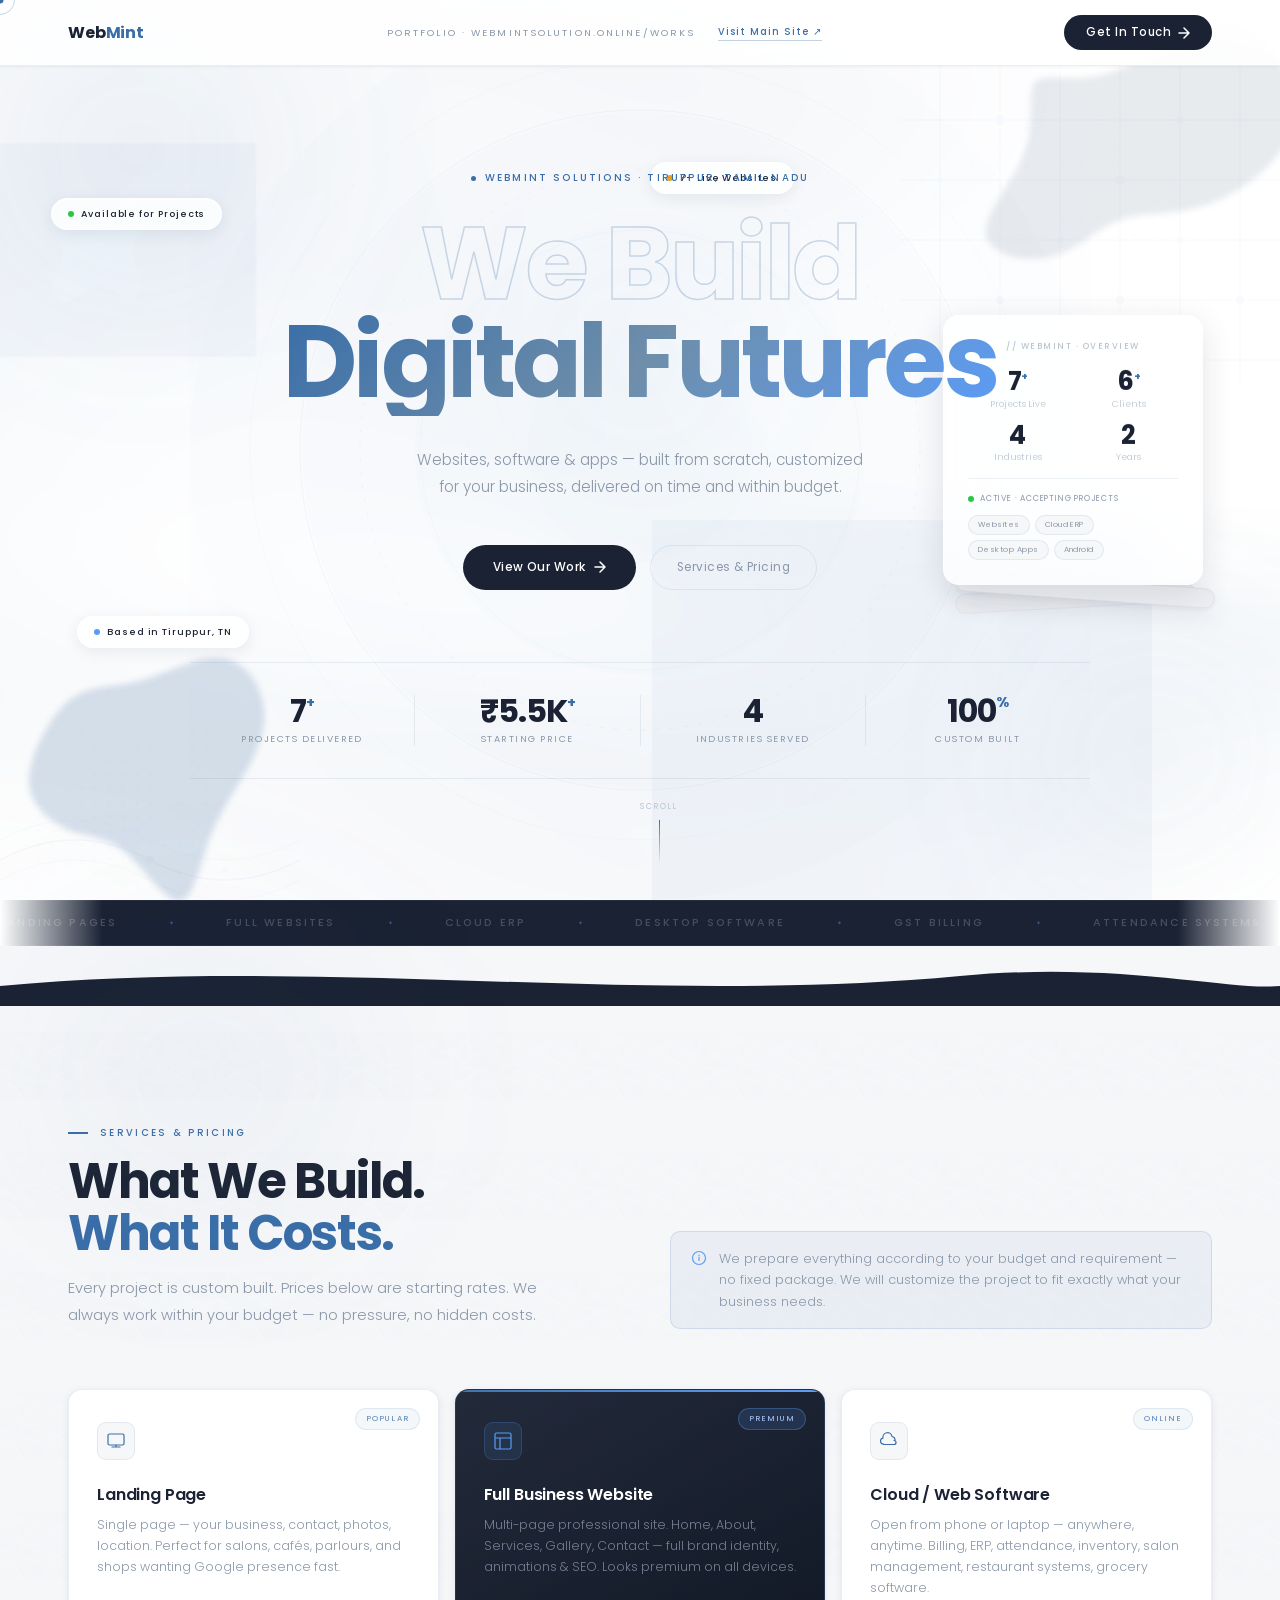
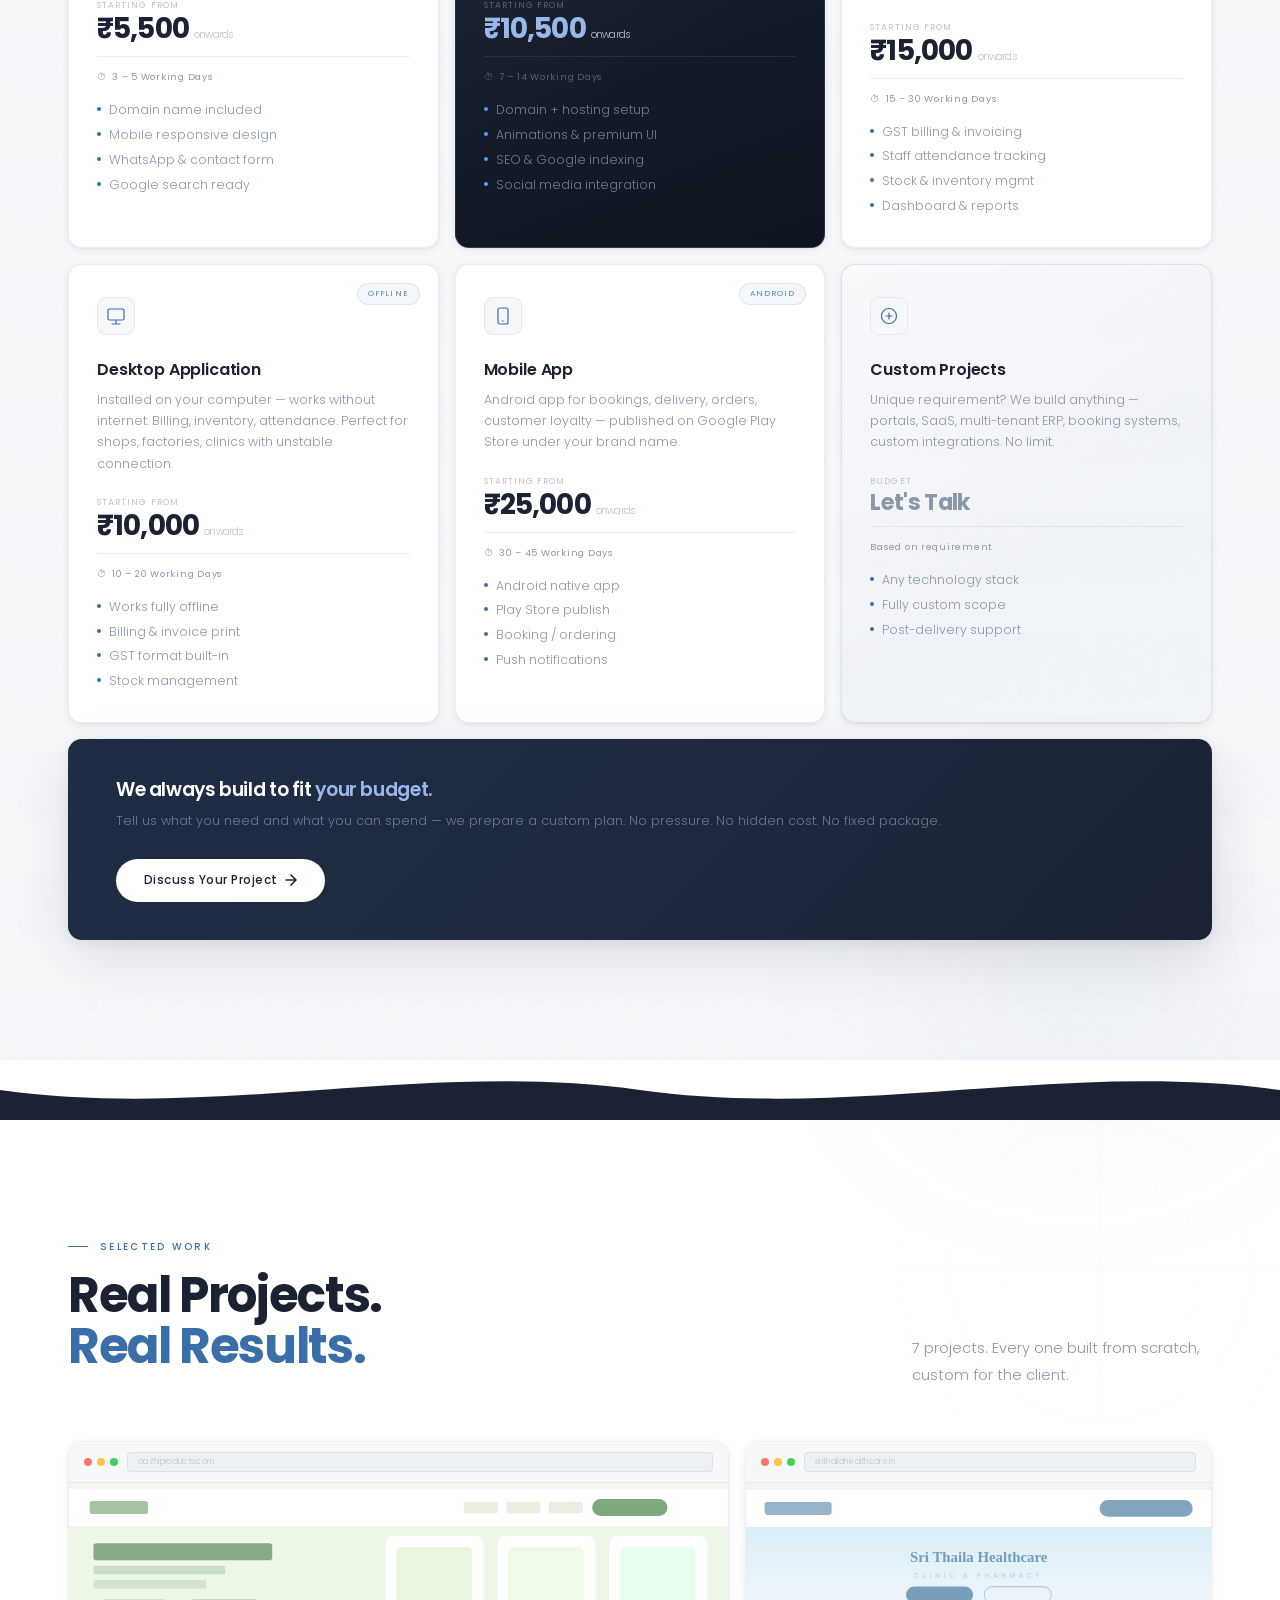
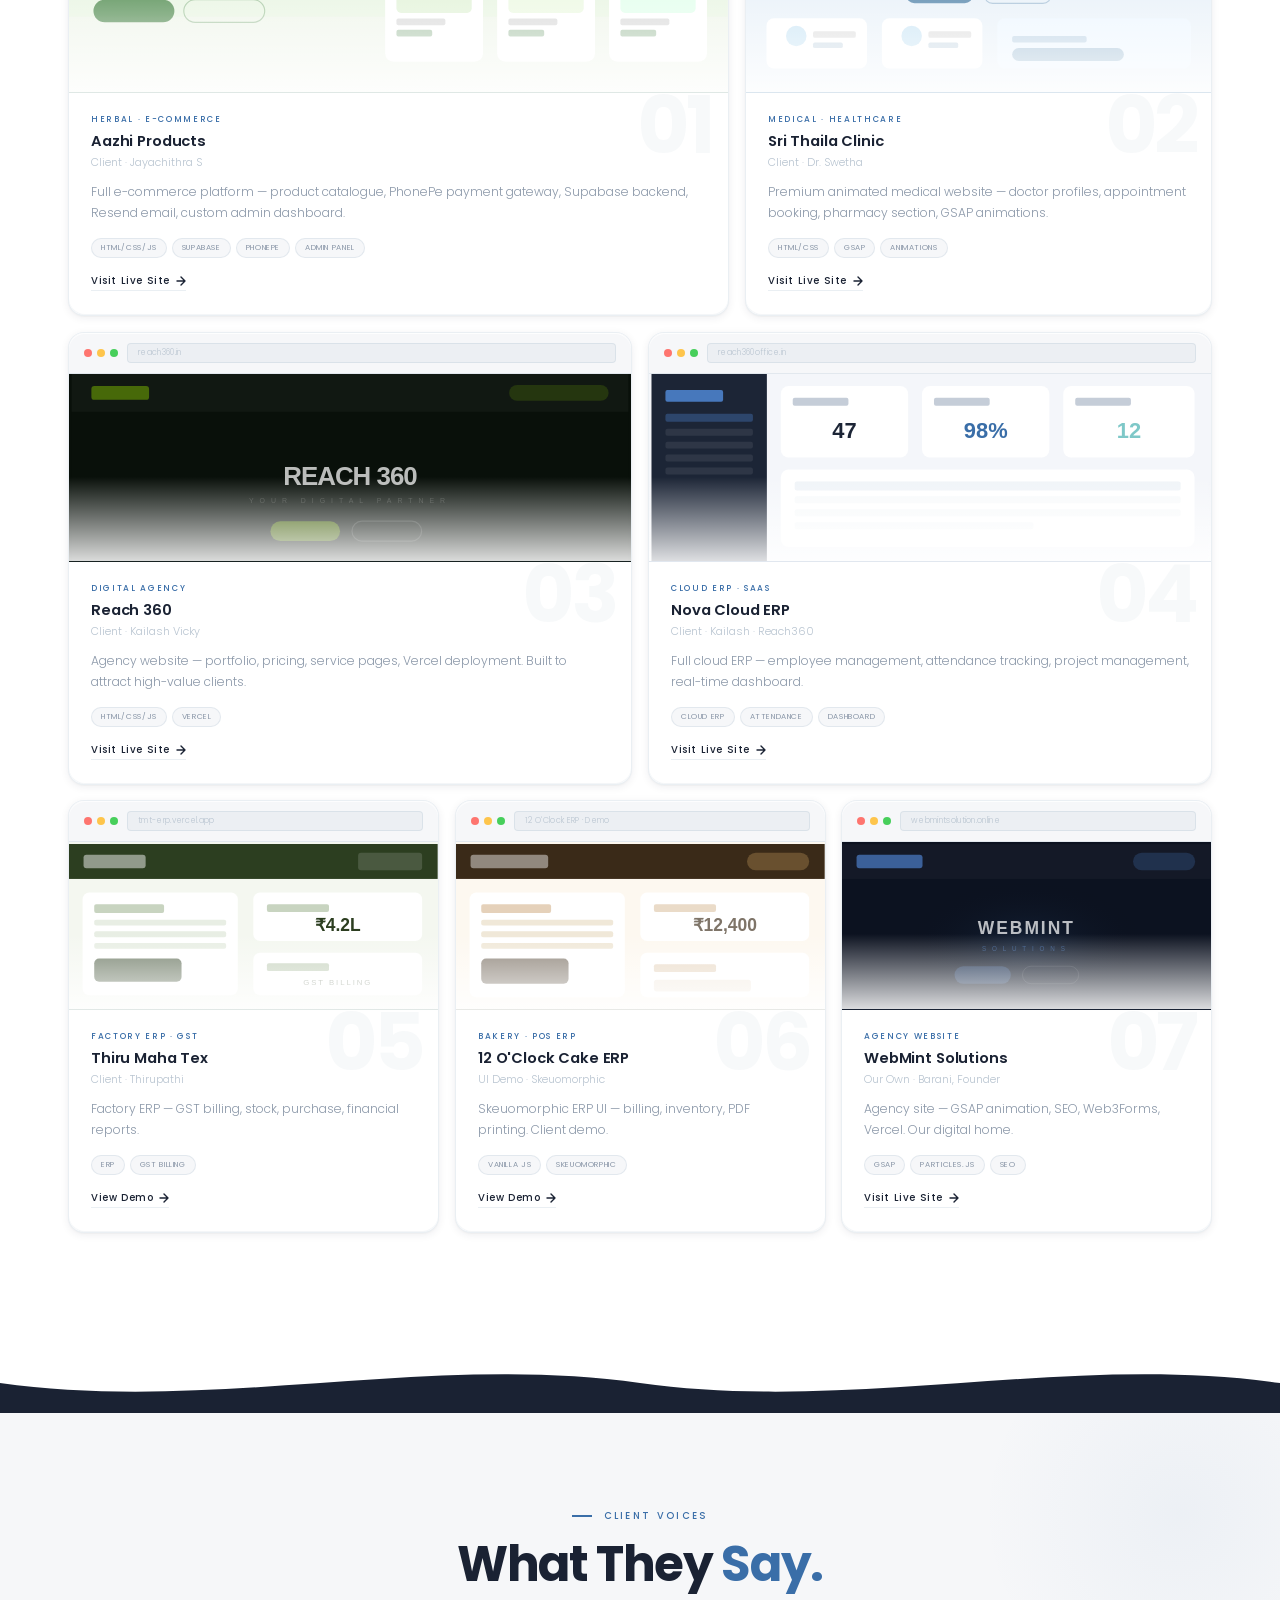
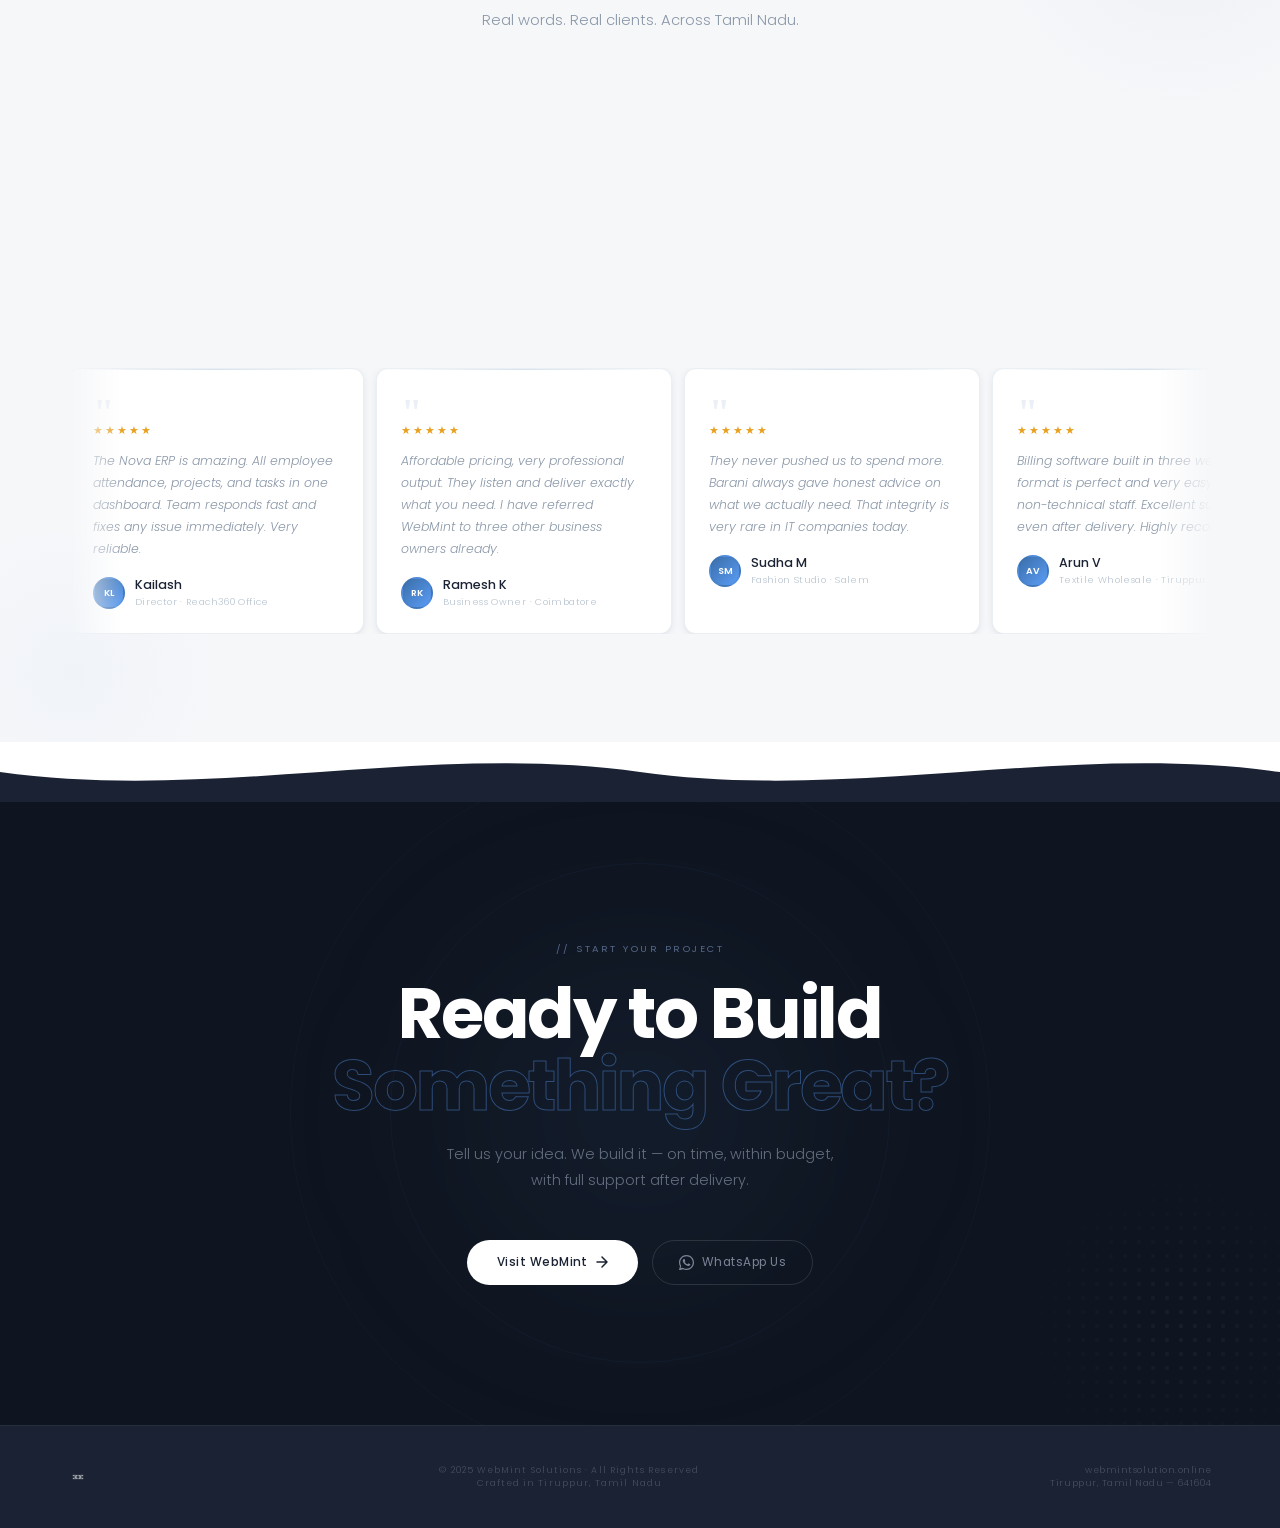
==== commit 4b1b6962: "Updated works html file" ====
--- a/works.html
+++ b/works.html
@@ -1254,7 +1254,7 @@
 
   <h1 class="h-title" style="position:relative;z-index:2;">
     <span class="line-outline">We Build</span>
-    <span class="line-g">Digital Futures.</span>
+    <span class="line-g">Digital Futures</span>
   </h1>
 
   <p class="h-sub" style="position:relative;z-index:2;">
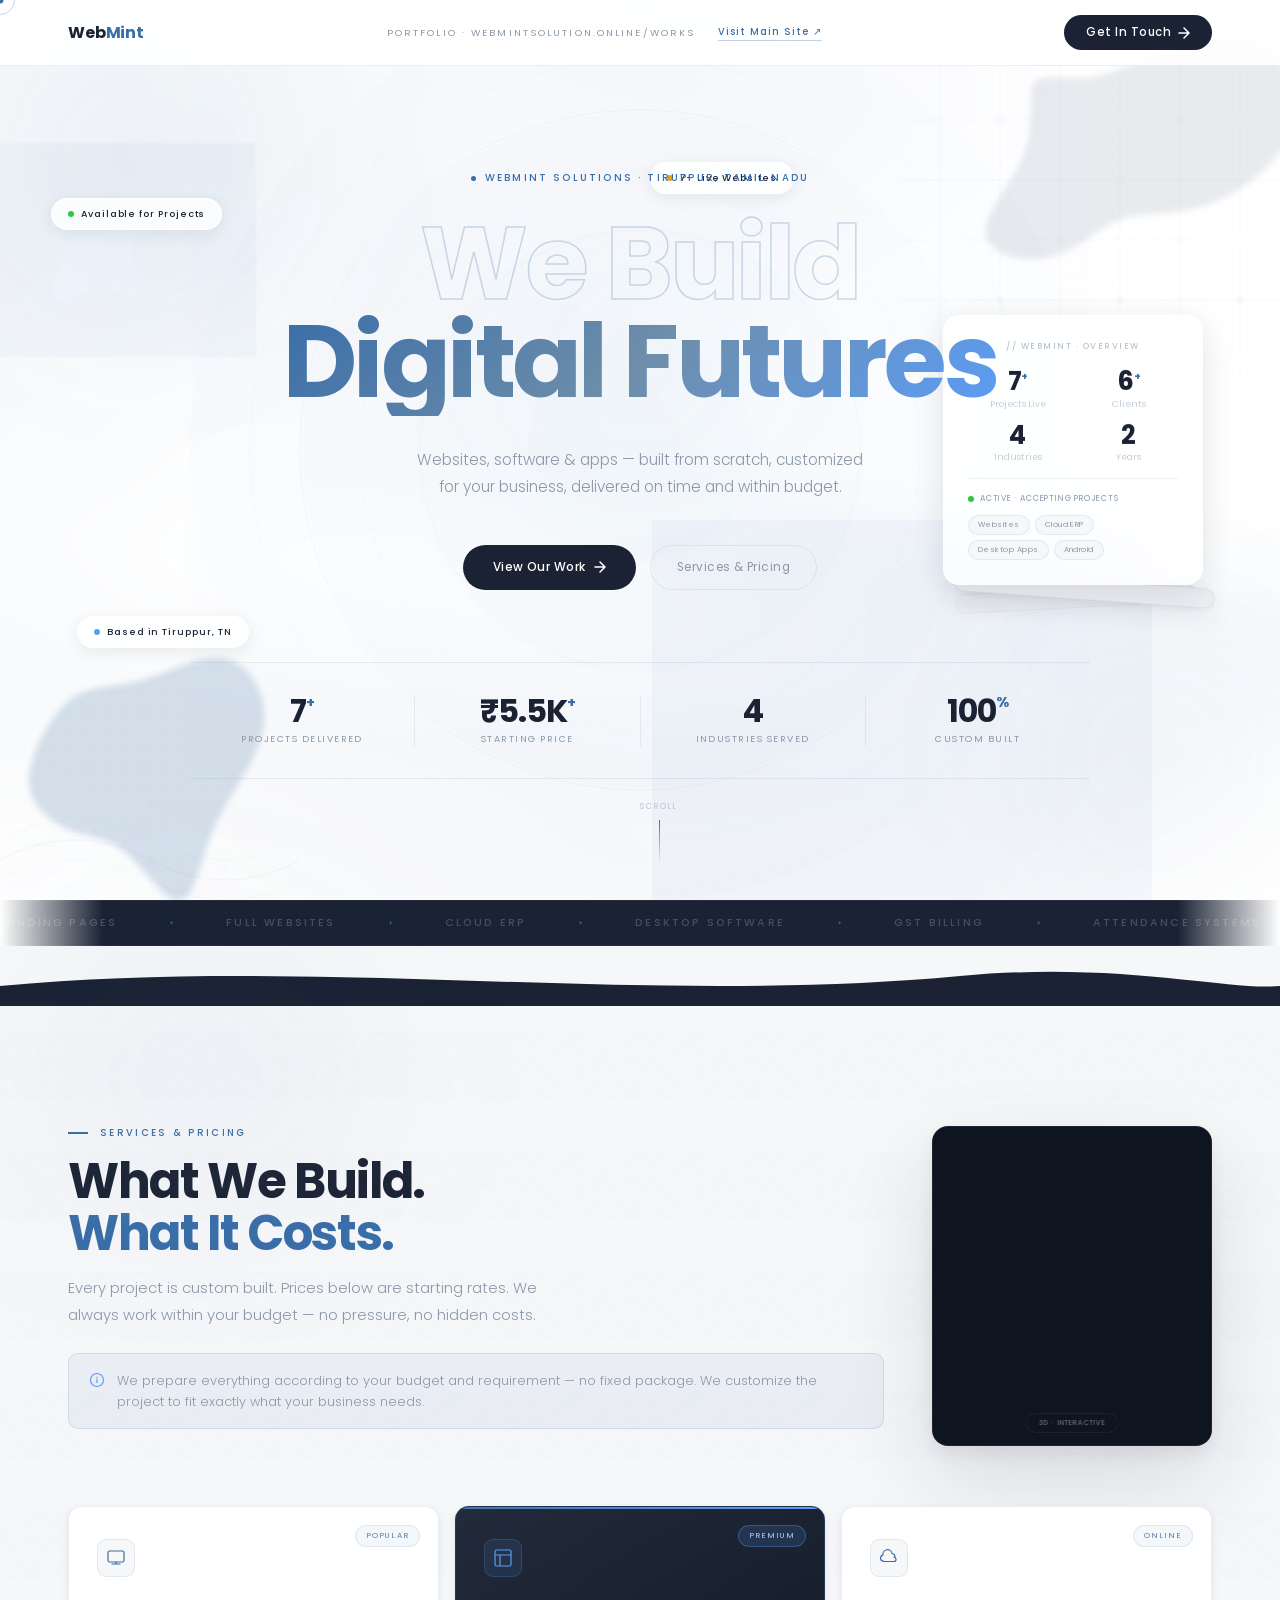
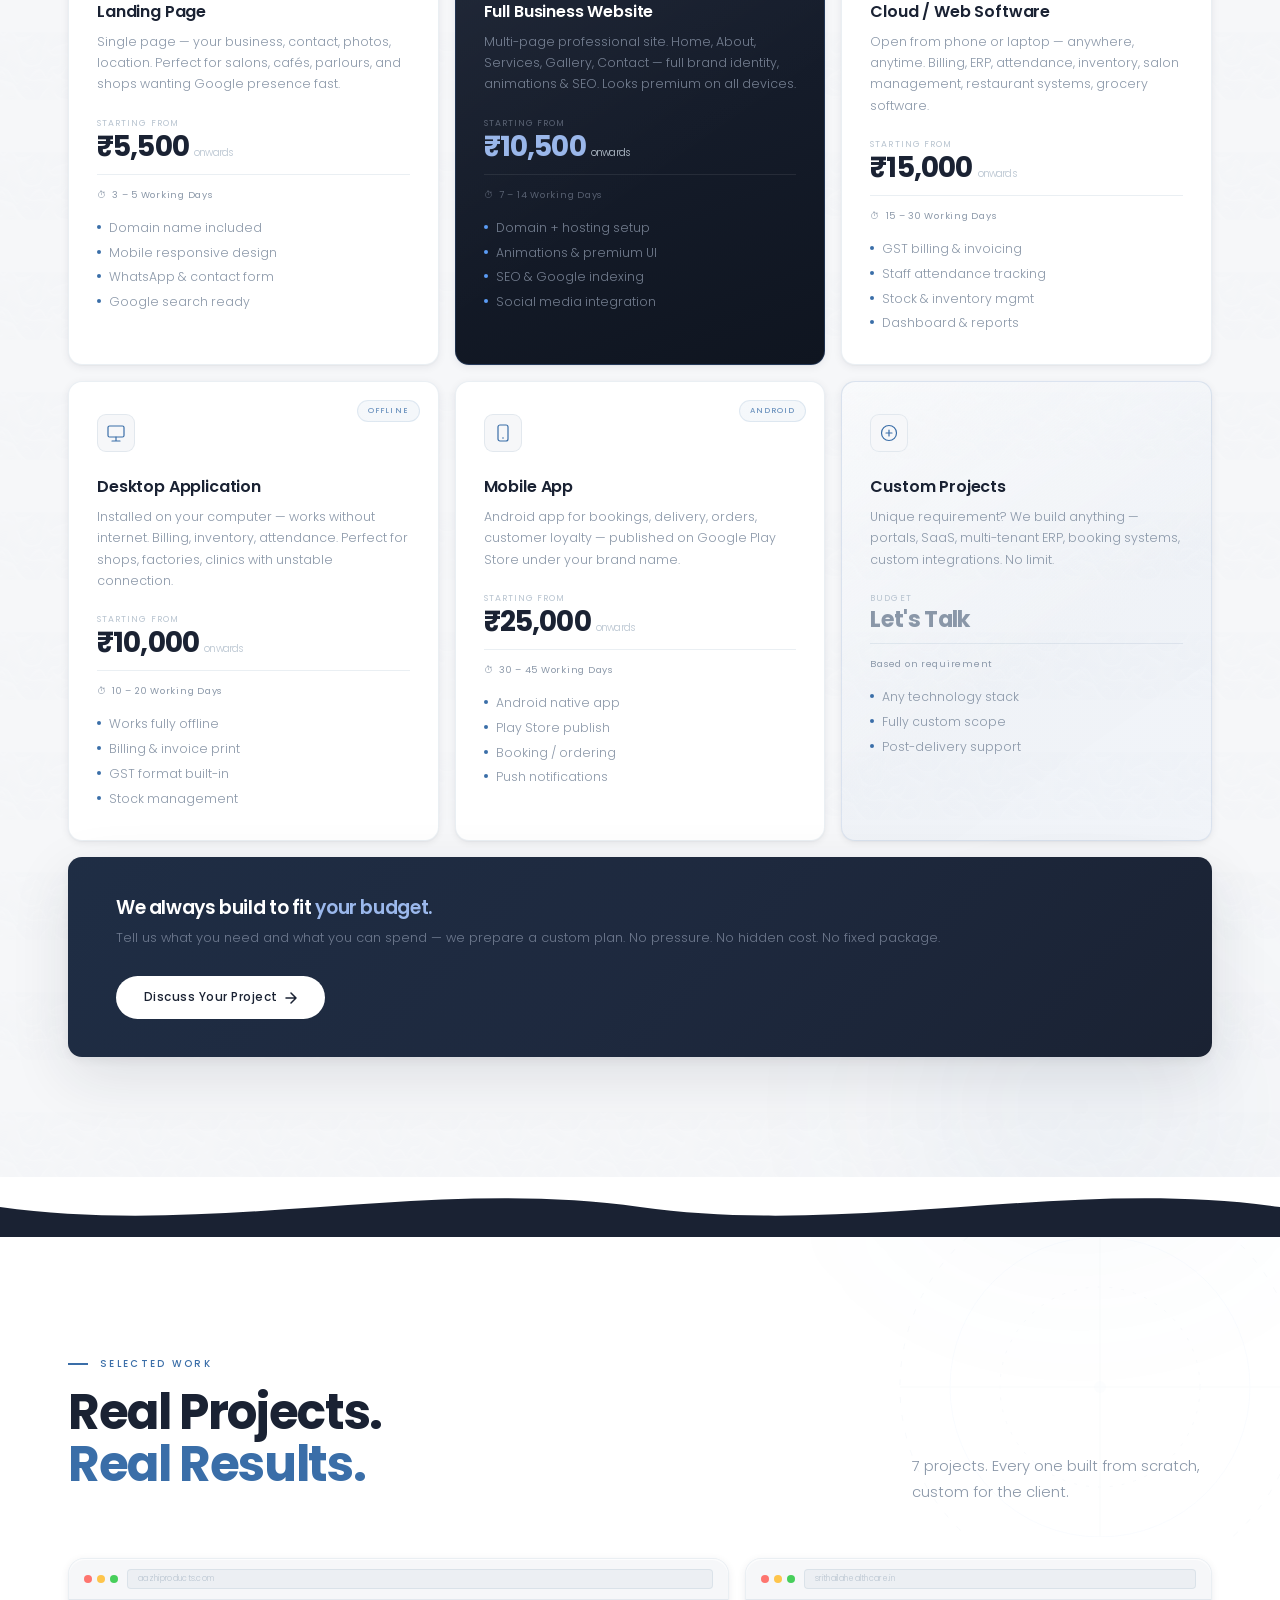
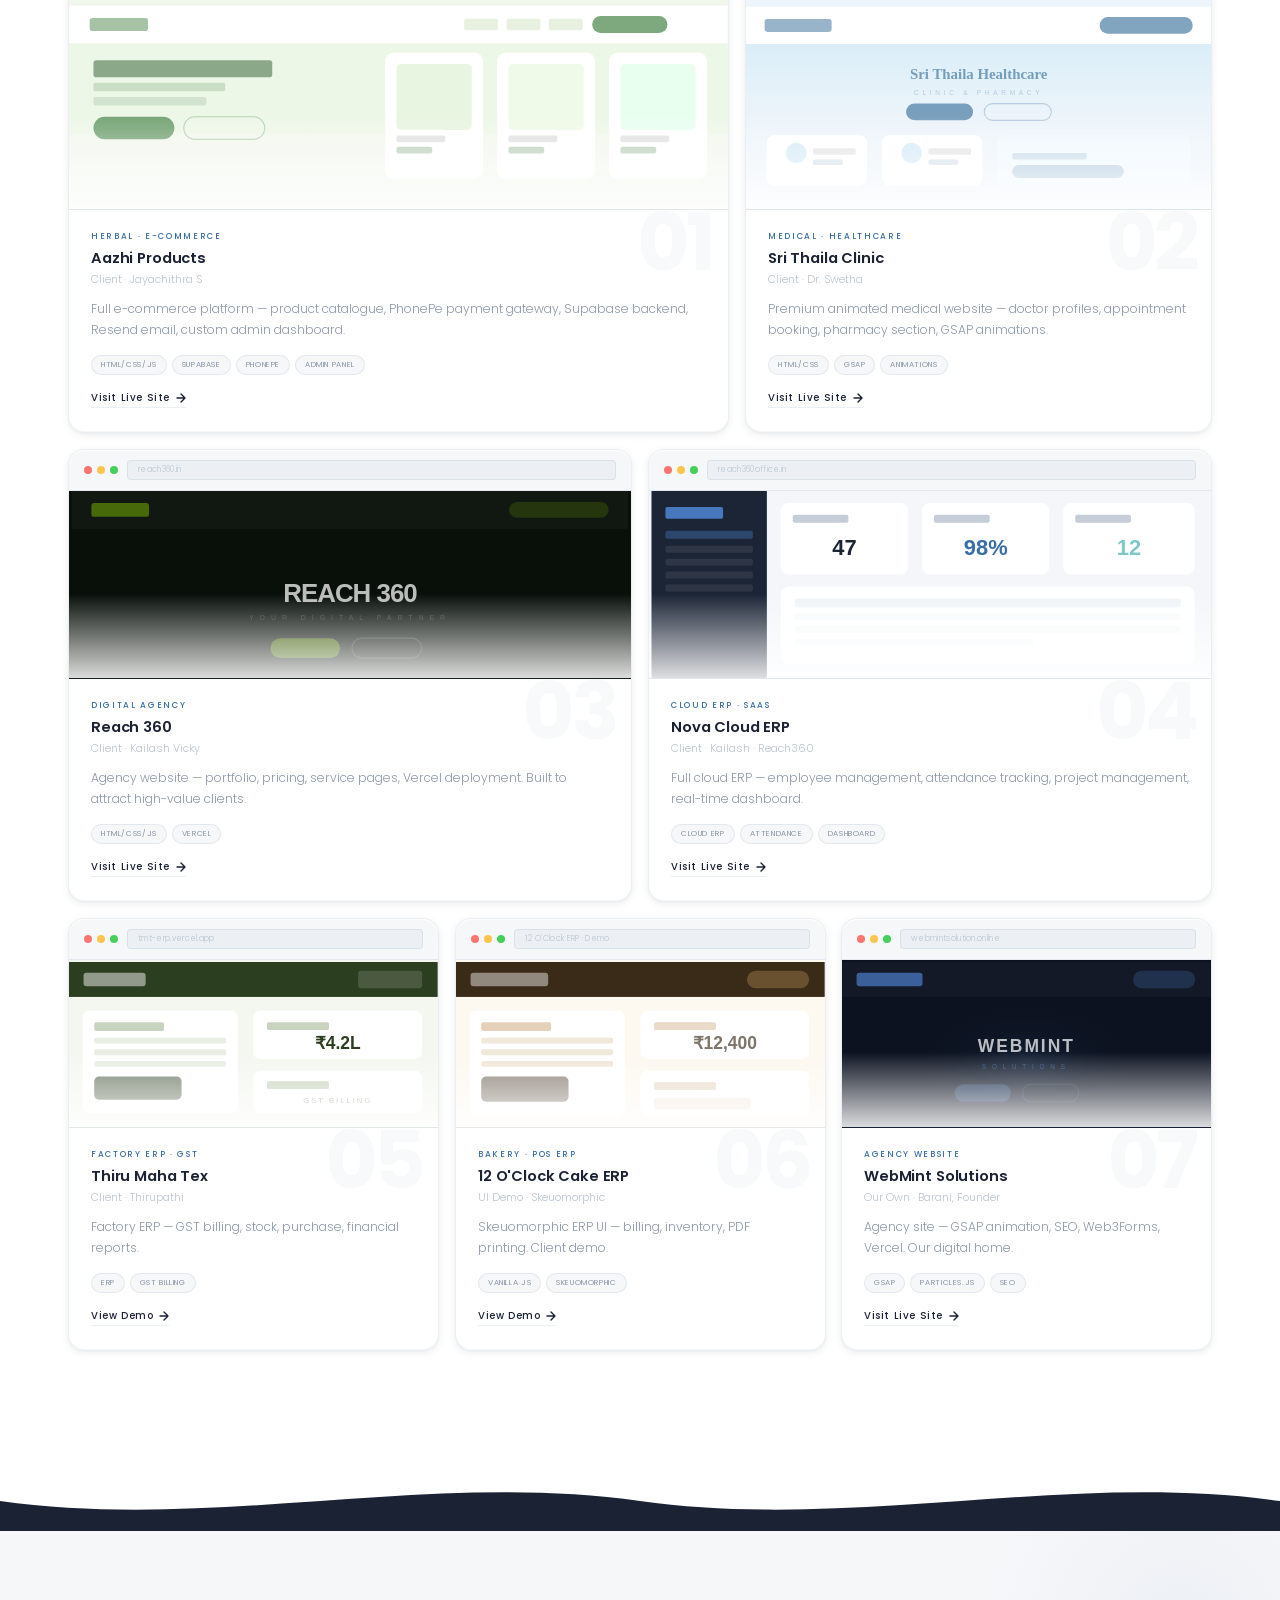
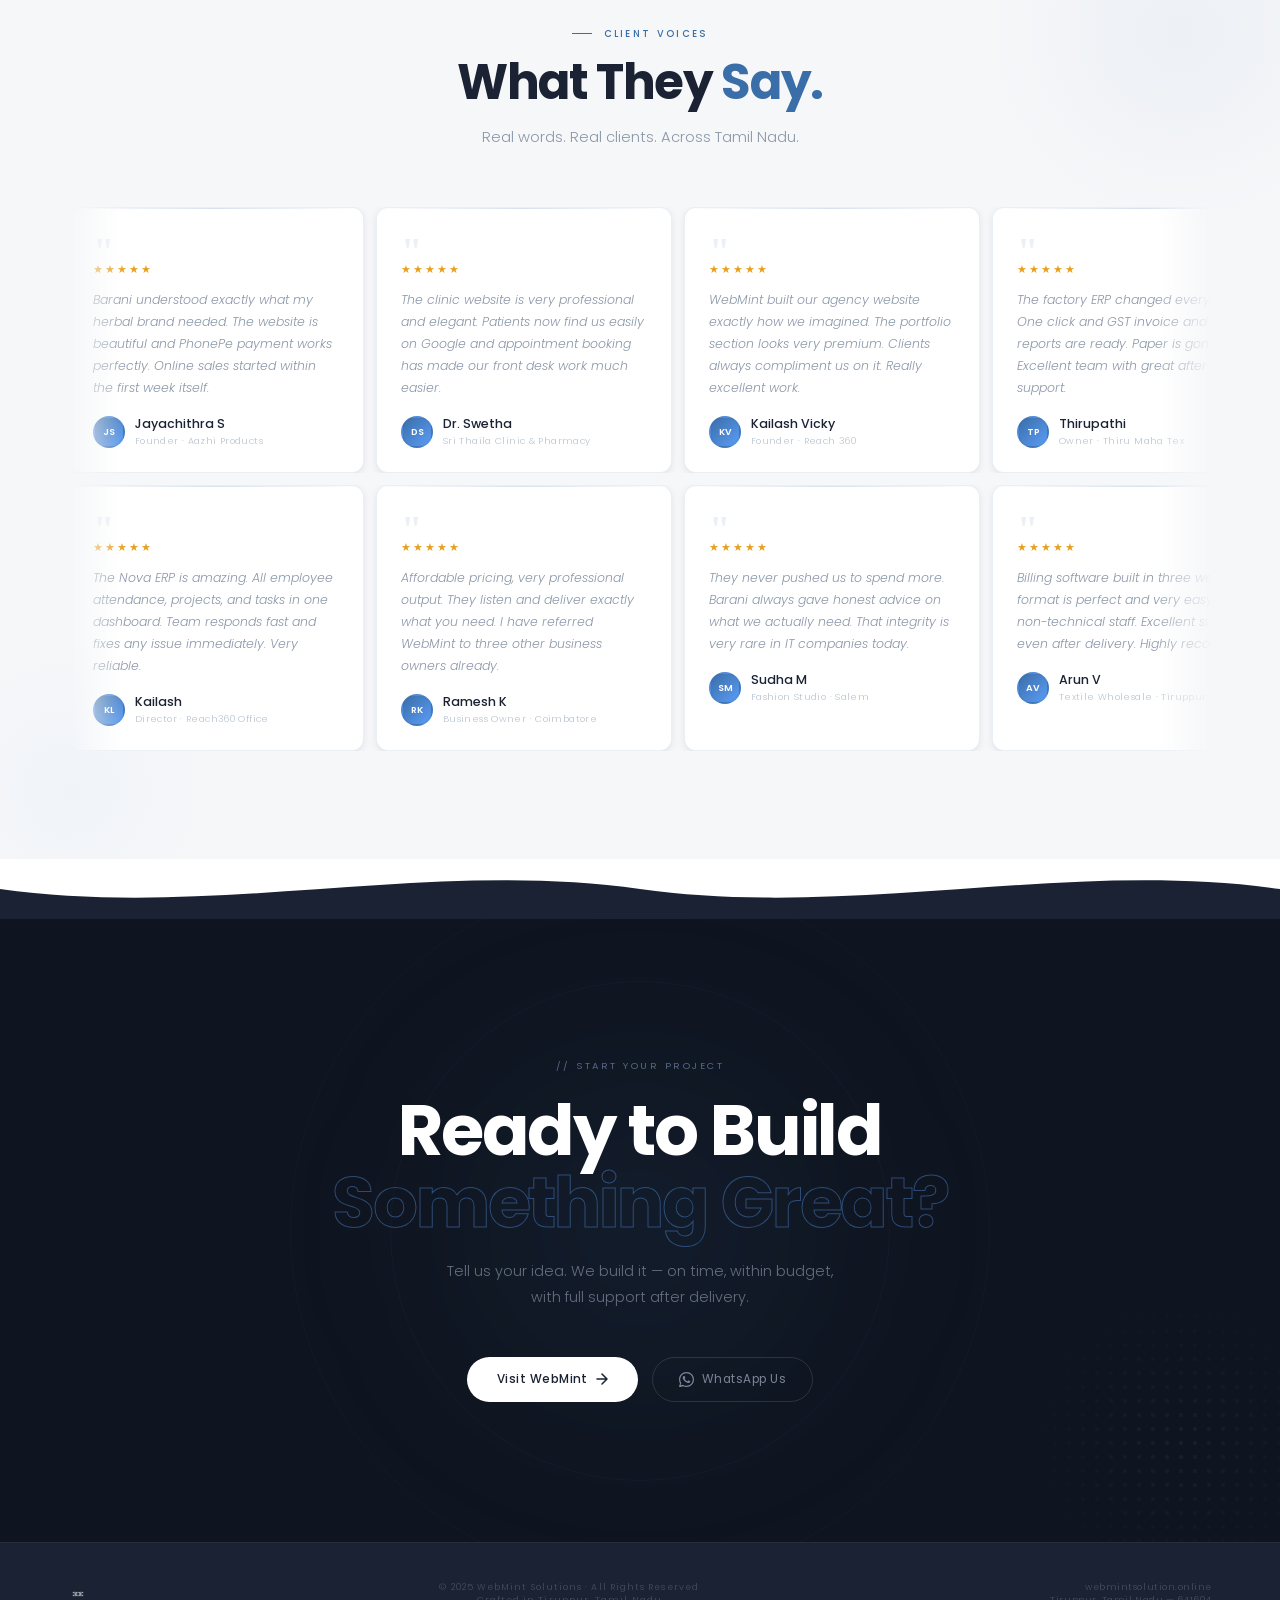
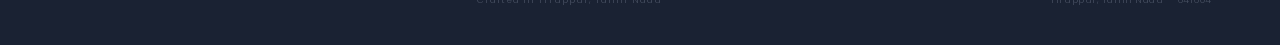
==== commit a6a3f096: "added 3d" ====
--- a/works.html
+++ b/works.html
@@ -9,6 +9,7 @@
 <link rel="preload" href="blob-a.svg" as="image" type="image/svg+xml"/>
 <link rel="preload" href="blob-b.svg" as="image" type="image/svg+xml"/>
 <link rel="dns-prefetch" href="https://fonts.googleapis.com"/>
+<script type="module" src="https://unpkg.com/@splinetool/viewer@1.12.91/build/spline-viewer.js"></script>
 <meta name="theme-color" content="#1A2233"/>
 <style>
   body{opacity:0;transition:opacity .3s}
@@ -1028,6 +1029,180 @@
 .pc:hover {
   box-shadow:var(--shadow-xl), 0 0 0 1px rgba(58,110,168,.08),
     inset 0 1px 0 rgba(255,255,255,.9);
+}
+
+/* ══════════════════════════════════
+   SVC LAYOUT + SPLINE + MOBILE ORB
+══════════════════════════════════ */
+
+/* Hide Spline badge */
+spline-viewer::part(logo) { display:none !important; }
+
+/* Desktop grid layout */
+.svc-top-wrap {
+  display:grid;
+  grid-template-columns:1fr 280px;
+  gap:48px;
+  align-items:start;
+  margin-bottom:60px;
+}
+
+/* Spline panel — sticky on desktop */
+.svc-3d-panel {
+  position:sticky;
+  top:88px;
+}
+
+/* Spline container box */
+.svc-spline-wrap {
+  display:block;
+  border-radius:16px;
+  overflow:hidden;
+  border:1px solid var(--border);
+  box-shadow:var(--shadow-xl);
+  background:var(--dark2);
+  height:320px;
+  position:relative;
+}
+
+/* Label inside spline box */
+.svc-3d-label {
+  position:absolute; bottom:12px; left:50%;
+  transform:translateX(-50%);
+  font-size:.44rem; font-weight:500; letter-spacing:.14em;
+  text-transform:uppercase; color:rgba(168,180,200,.55);
+  background:rgba(15,21,32,0.78);
+  backdrop-filter:blur(10px);
+  padding:4px 12px; border-radius:100px;
+  border:1px solid rgba(255,255,255,.06);
+  white-space:nowrap; pointer-events:none; z-index:10;
+  position:absolute;
+}
+
+/* Mobile CSS orb — hidden on desktop */
+.svc-mobile-3d { display:none; }
+
+/* ── CSS 3D ORB ── */
+.m3d-orb-wrap {
+  width:190px; height:190px;
+  position:relative;
+  margin:0 auto 20px;
+}
+.m3d-ring {
+  position:absolute; border-radius:50%;
+  border:1px solid rgba(91,156,246,.18);
+  top:50%; left:50%;
+}
+.m3d-ring-1 {
+  width:190px; height:190px;
+  transform:translate(-50%,-50%);
+  animation:m3dSpin 16s linear infinite;
+}
+.m3d-ring-2 {
+  width:148px; height:148px;
+  transform:translate(-50%,-50%);
+  border-style:dashed;
+  border-color:rgba(58,110,168,.14);
+  animation:m3dSpin 11s linear infinite reverse;
+}
+.m3d-ring-3 {
+  width:108px; height:108px;
+  transform:translate(-50%,-50%);
+  border-color:rgba(91,156,246,.10);
+  animation:m3dSpin 22s linear infinite;
+}
+@keyframes m3dSpin {
+  from { transform:translate(-50%,-50%) rotate(0deg); }
+  to   { transform:translate(-50%,-50%) rotate(360deg); }
+}
+.m3d-core {
+  position:absolute; top:50%; left:50%;
+  transform:translate(-50%,-50%);
+  width:82px; height:82px; border-radius:50%;
+  background:conic-gradient(
+    from 180deg,
+    rgba(58,110,168,.18) 0deg,
+    rgba(91,156,246,.28) 90deg,
+    rgba(110,142,170,.14) 180deg,
+    rgba(58,110,168,.10) 270deg,
+    rgba(58,110,168,.18) 360deg
+  );
+  box-shadow:inset 0 0 24px rgba(58,110,168,.16), 0 0 32px rgba(91,156,246,.12);
+  border:1px solid rgba(91,156,246,.22);
+  animation:m3dPulse 4s ease-in-out infinite;
+  overflow:hidden;
+}
+.m3d-core-inner {
+  position:absolute; inset:0; border-radius:50%;
+  background:radial-gradient(circle at 35% 35%,
+    rgba(255,255,255,.22) 0%, rgba(91,156,246,.08) 40%, transparent 70%);
+}
+@keyframes m3dPulse {
+  0%,100% { transform:translate(-50%,-50%) scale(1); }
+  50%      { transform:translate(-50%,-50%) scale(1.06); }
+}
+.m3d-p {
+  position:absolute; border-radius:50%;
+  background:var(--blue-lt);
+  box-shadow:0 0 6px rgba(91,156,246,.6);
+}
+.m3d-p1 { width:5px; height:5px; top:12%; left:22%; animation:m3dFloat 5s ease-in-out infinite; }
+.m3d-p2 { width:4px; height:4px; top:18%; right:18%; animation:m3dFloat 6.5s ease-in-out infinite .8s; background:var(--blue); }
+.m3d-p3 { width:3px; height:3px; bottom:16%; left:15%; animation:m3dFloat 7s ease-in-out infinite 1.2s; }
+.m3d-p4 { width:5px; height:5px; bottom:20%; right:22%; animation:m3dFloat 5.5s ease-in-out infinite .4s; }
+@keyframes m3dFloat {
+  0%,100% { transform:translateY(0) scale(1); opacity:.7; }
+  50%      { transform:translateY(-10px) scale(1.2); opacity:1; }
+}
+.m3d-stats {
+  display:flex; align-items:center; justify-content:center;
+  margin-bottom:16px;
+  background:#fff; border:1px solid var(--border);
+  border-radius:12px; padding:14px 0;
+  box-shadow:var(--shadow-sm);
+}
+.m3d-stat { flex:1; text-align:center; padding:0 12px; }
+.m3d-stat-div { width:1px; height:28px; background:var(--border); flex-shrink:0; }
+.m3d-stat-n {
+  font-size:1.1rem; font-weight:700;
+  letter-spacing:-.02em; color:var(--dark); line-height:1;
+}
+.m3d-stat-n span {
+  font-size:.5em; color:var(--blue);
+  vertical-align:top; margin-top:.2em; display:inline-block;
+}
+.m3d-stat-l {
+  font-size:.48rem; font-weight:400; letter-spacing:.12em;
+  text-transform:uppercase; color:var(--muted); margin-top:4px;
+}
+.m3d-badge {
+  display:flex; align-items:center; justify-content:center; gap:7px;
+  font-size:.5rem; font-weight:500; letter-spacing:.1em;
+  text-transform:uppercase; color:var(--muted);
+  background:#fff; border:1px solid var(--border);
+  border-radius:100px; padding:6px 14px;
+  box-shadow:var(--shadow-xs);
+}
+
+/* ── RESPONSIVE BREAKPOINTS ── */
+@media(max-width:1100px) {
+  .svc-top-wrap { grid-template-columns:1fr 240px; gap:32px; }
+  .svc-spline-wrap { height:280px; }
+}
+
+@media(max-width:900px) {
+  .svc-top-wrap { grid-template-columns:1fr; gap:32px; }
+  .svc-3d-panel { position:static; }
+  .svc-spline-wrap { display:none !important; }
+  .svc-mobile-3d { display:block; }
+}
+
+@media(max-width:680px) {
+  .m3d-orb-wrap { width:150px; height:150px; }
+  .m3d-ring-1 { width:150px; height:150px; }
+  .m3d-ring-2 { width:118px; height:118px; }
+  .m3d-ring-3 { width:88px; height:88px; }
+  .m3d-core { width:64px; height:64px; }
 }
 
 </style>
@@ -1317,19 +1492,91 @@
   <div class="sec-glow sec-glow-tl"></div>
   <div class="sec-glow sec-glow-br"></div>
 
-  <div class="svc-intro reveal">
-    <div>
-      <div class="s-ey">Services & Pricing</div>
-      <h2 class="s-h">What We Build.<br><em>What It Costs.</em></h2>
-      <p class="s-p">Every project is custom built. Prices below are starting rates. We always work within your budget — no pressure, no hidden costs.</p>
-    </div>
-    <div>
-      <div class="svc-note">
-        <svg width="16" height="16" viewBox="0 0 16 16" fill="none"><circle cx="8" cy="8" r="6.5" stroke="#5B9CF6" stroke-width="1.2"/><path d="M8 7v3.5M8 5v.5" stroke="#5B9CF6" stroke-width="1.2" stroke-linecap="round"/></svg>
-        We prepare everything according to your budget and requirement — no fixed package. We will customize the project to fit exactly what your business needs.
-      </div>
+
+
+<div class="svc-top-wrap reveal">
+  <!-- Left: heading and note -->
+  <div class="svc-top-left">
+    <div class="s-ey">Services & Pricing</div>
+    <h2 class="s-h">What We Build.<br><em>What It Costs.</em></h2>
+    <p class="s-p" style="margin-bottom:24px;">Every project is custom built. Prices below are starting rates. We always work within your budget — no pressure, no hidden costs.</p>
+    <div class="svc-note">
+      <svg width="16" height="16" viewBox="0 0 16 16" fill="none"><circle cx="8" cy="8" r="6.5" stroke="#5B9CF6" stroke-width="1.2"/><path d="M8 7v3.5M8 5v.5" stroke="#5B9CF6" stroke-width="1.2" stroke-linecap="round"/></svg>
+      We prepare everything according to your budget and requirement — no fixed package. We customize the project to fit exactly what your business needs.
     </div>
   </div>
+
+  <!-- Right: Spline on desktop, CSS 3D on mobile -->
+  <div class="svc-3d-panel">
+
+    <!-- Desktop: real Spline -->
+    <div class="svc-spline-wrap">
+      <spline-viewer
+  url="https://prod.spline.design/MDy3mIIr4UTdhOEA/scene.splinecode"
+  style="width:100%;height:100%;display:block;background:var(--dark2);"
+  events-target="global">
+</spline-viewer>
+      <div class="svc-3d-label">3D · Interactive</div>
+    </div>
+
+    <!-- Mobile: pure CSS 3D card — no external load -->
+    <div class="svc-mobile-3d">
+      <!-- Animated rotating orb -->
+      <div class="m3d-orb-wrap">
+        <div class="m3d-ring m3d-ring-1"></div>
+        <div class="m3d-ring m3d-ring-2"></div>
+        <div class="m3d-ring m3d-ring-3"></div>
+        <div class="m3d-core">
+          <div class="m3d-core-inner"></div>
+          <!-- Inline halftone dots -->
+          <svg viewBox="0 0 120 120" style="position:absolute;inset:0;width:100%;height:100%;opacity:.18;">
+            <defs>
+              <radialGradient id="m3dg" cx="50%" cy="50%" r="50%">
+                <stop offset="0%" stop-color="#5B9CF6" stop-opacity="1"/>
+                <stop offset="100%" stop-color="#5B9CF6" stop-opacity="0"/>
+              </radialGradient>
+              <pattern id="m3dp" x="0" y="0" width="10" height="10" patternUnits="userSpaceOnUse">
+                <circle cx="5" cy="5" r="1.5" fill="#5B9CF6"/>
+              </pattern>
+              <mask id="m3dm"><rect width="120" height="120" fill="url(#m3dg)"/></mask>
+            </defs>
+            <circle cx="60" cy="60" r="60" fill="url(#m3dp)" mask="url(#m3dm)"/>
+          </svg>
+        </div>
+        <!-- Floating particles -->
+        <div class="m3d-p m3d-p1"></div>
+        <div class="m3d-p m3d-p2"></div>
+        <div class="m3d-p m3d-p3"></div>
+        <div class="m3d-p m3d-p4"></div>
+      </div>
+
+      <!-- Stats pills below orb -->
+      <div class="m3d-stats">
+        <div class="m3d-stat">
+          <div class="m3d-stat-n">7<span>+</span></div>
+          <div class="m3d-stat-l">Projects</div>
+        </div>
+        <div class="m3d-stat-div"></div>
+        <div class="m3d-stat">
+          <div class="m3d-stat-n">₹5.5K<span>+</span></div>
+          <div class="m3d-stat-l">From</div>
+        </div>
+        <div class="m3d-stat-div"></div>
+        <div class="m3d-stat">
+          <div class="m3d-stat-n">100<span>%</span></div>
+          <div class="m3d-stat-l">Custom</div>
+        </div>
+      </div>
+
+      <!-- Active badge -->
+      <div class="m3d-badge">
+        <div style="width:6px;height:6px;border-radius:50%;background:#28C840;animation:pulse 2s infinite;flex-shrink:0;"></div>
+        Available for Projects
+      </div>
+    </div>
+
+  </div>
+</div>
 
   <div class="svc-grid">
 
@@ -2047,7 +2294,7 @@
 });
 
 /* ── Passive scroll listeners for better mobile perf ── */
-// const passiveOpts={passive:true};
+const passiveOpts={passive:true};
 // window.addEventListener('scroll',()=>{},passiveOpts);
 
 /* ── Reduce motion for accessibility ── */
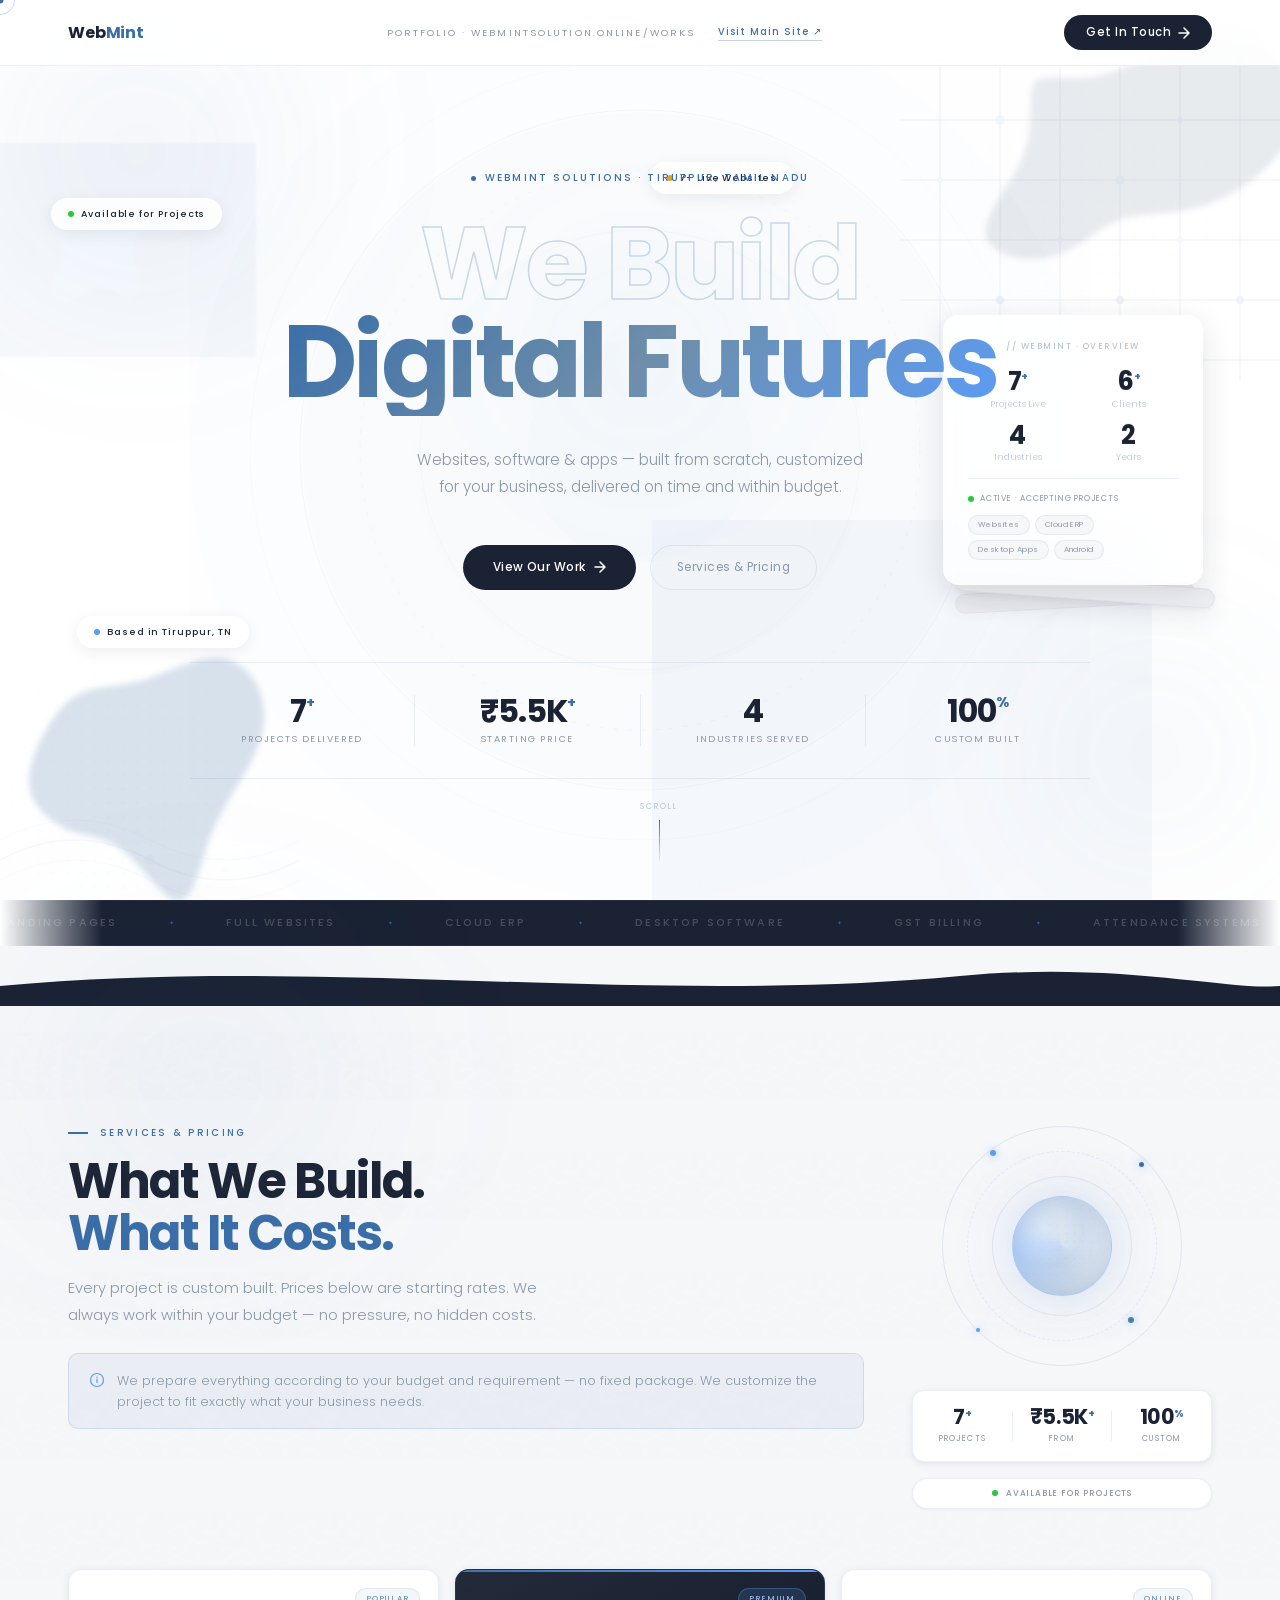
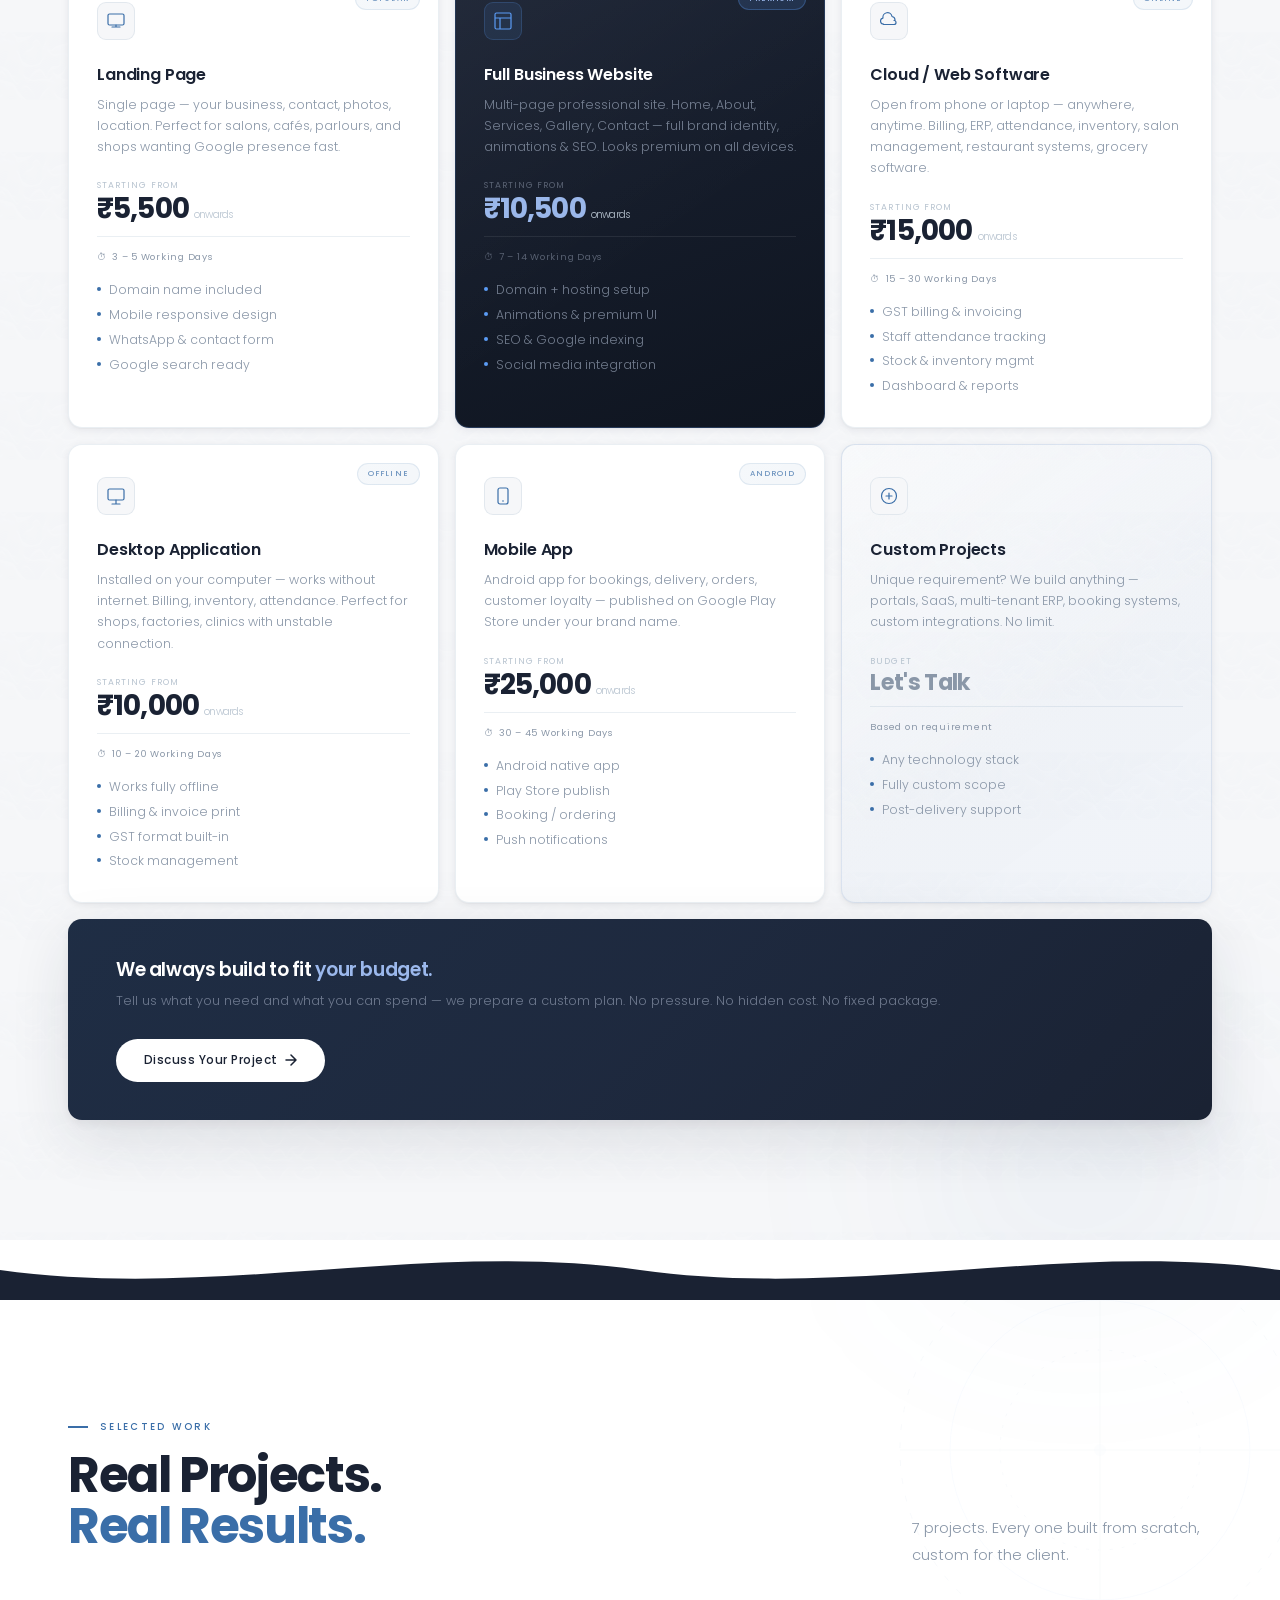
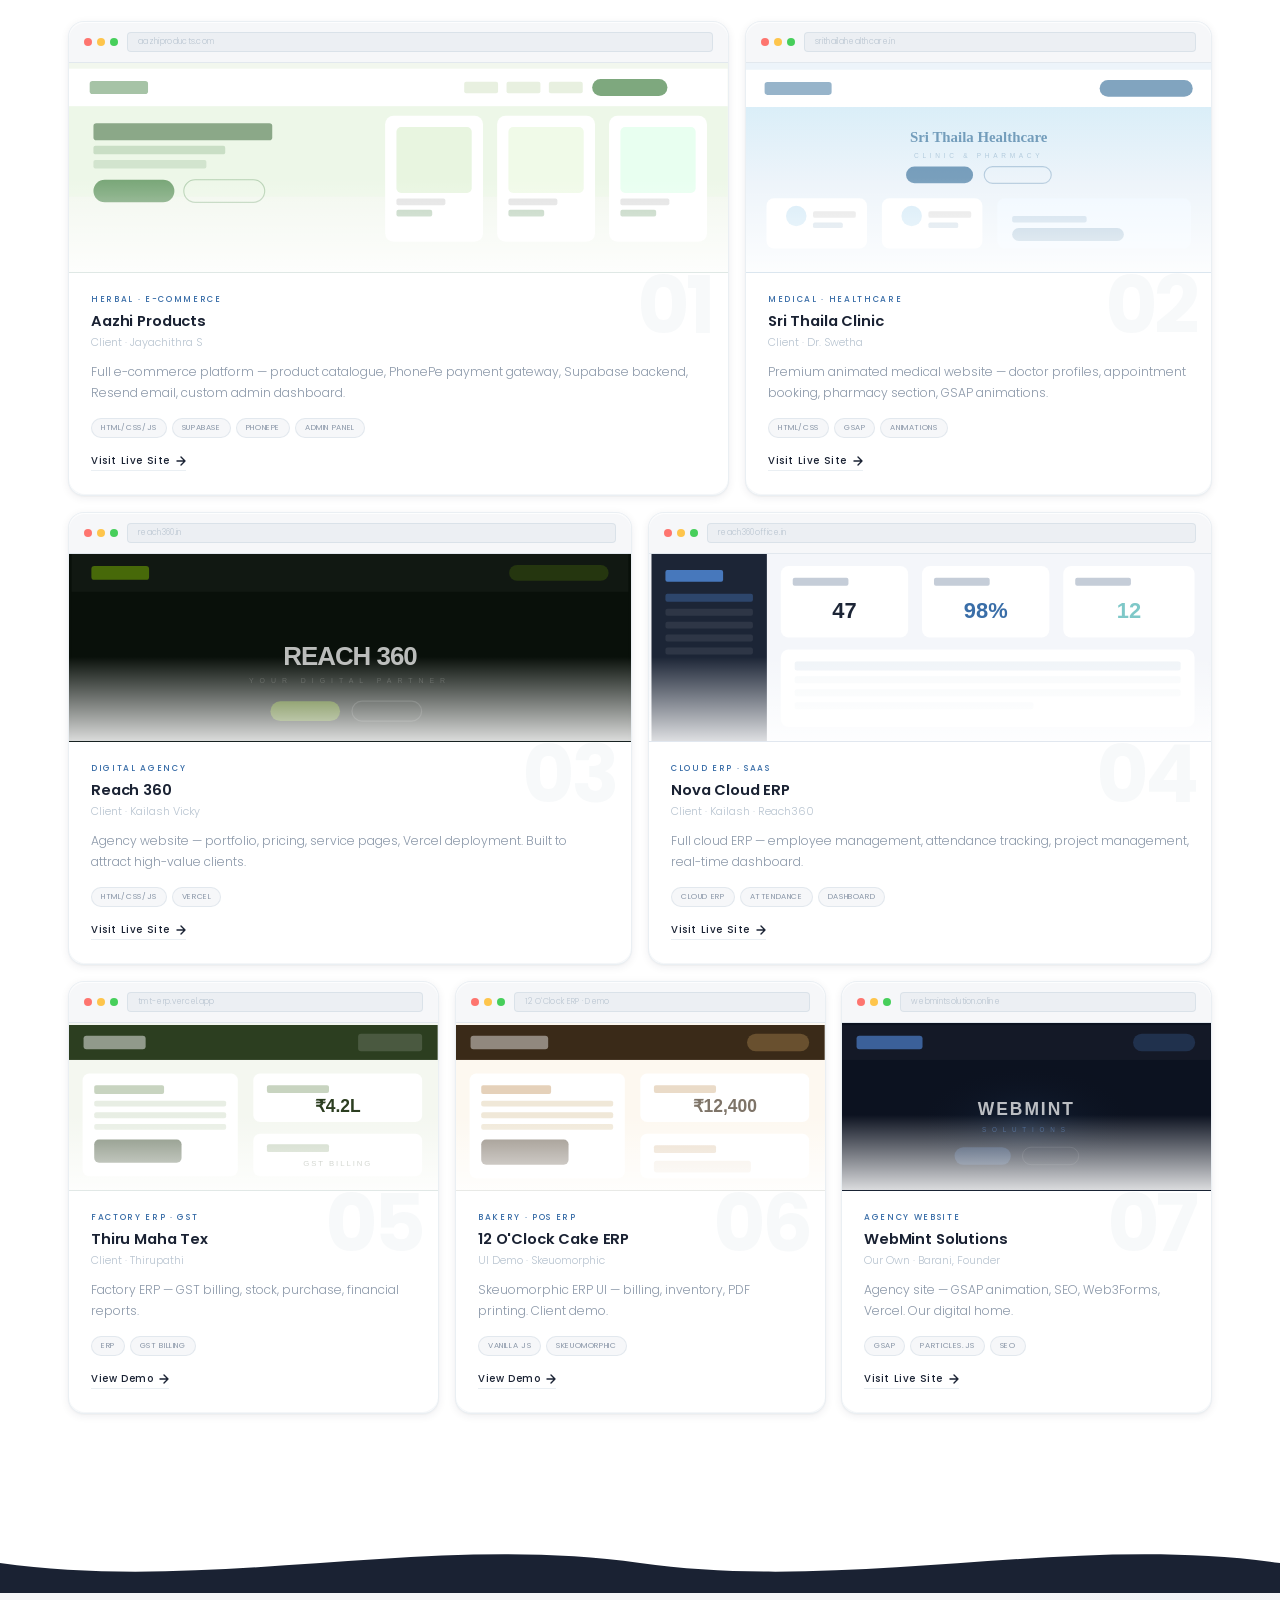
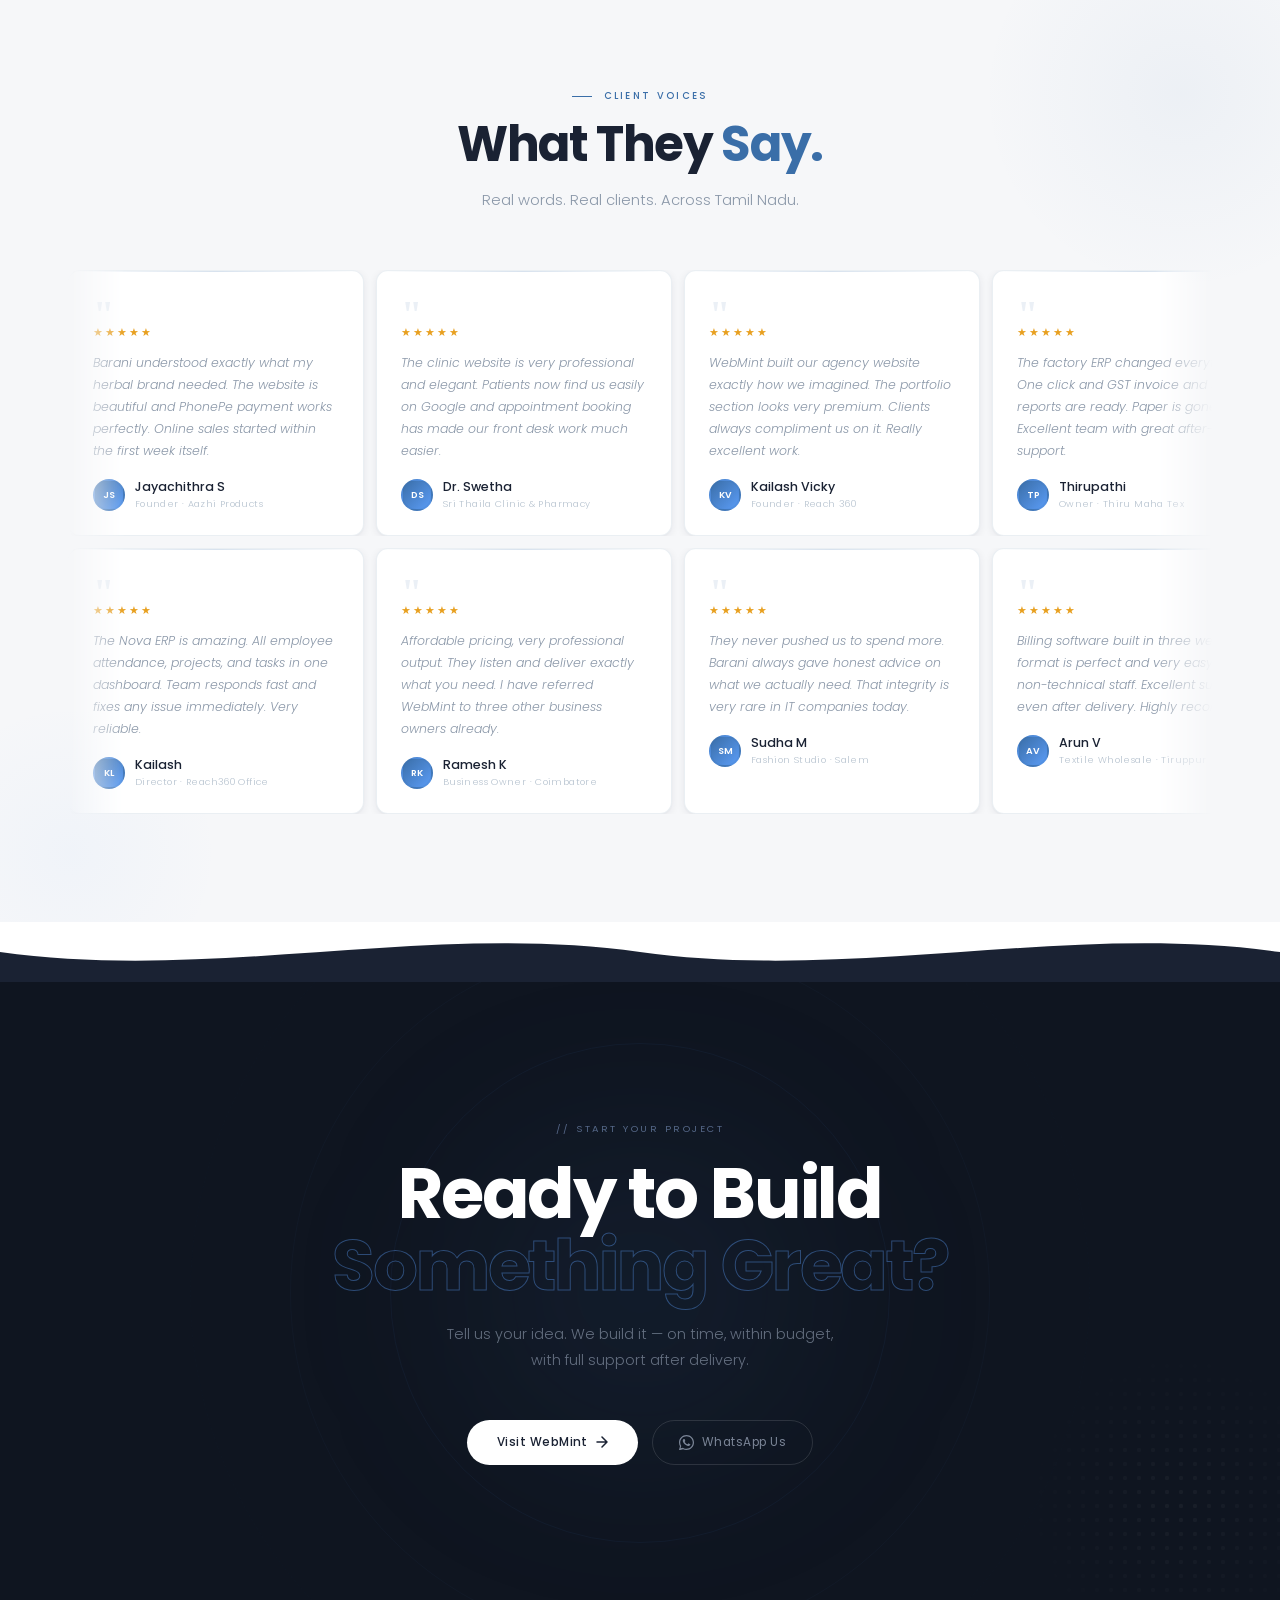
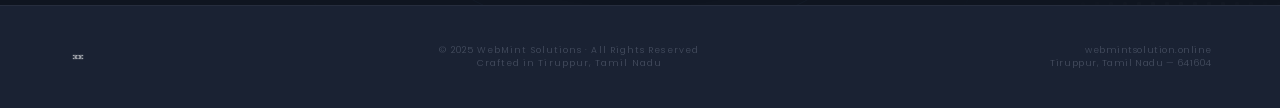
==== commit b30836fa: "updated works html" ====
--- a/works.html
+++ b/works.html
@@ -9,7 +9,6 @@
 <link rel="preload" href="blob-a.svg" as="image" type="image/svg+xml"/>
 <link rel="preload" href="blob-b.svg" as="image" type="image/svg+xml"/>
 <link rel="dns-prefetch" href="https://fonts.googleapis.com"/>
-<script type="module" src="https://unpkg.com/@splinetool/viewer@1.12.91/build/spline-viewer.js"></script>
 <meta name="theme-color" content="#1A2233"/>
 <style>
   body{opacity:0;transition:opacity .3s}
@@ -195,7 +194,11 @@
   filter:blur(72px); pointer-events:none; z-index:0;
   will-change:transform;
   contain:layout style paint;
-}
+}@media(max-width:768px){
+  .blob { filter:blur(40px); }
+  .blob-1,.blob-2,.blob-3 { animation:none !important; }
+}
+
 .blob-1 {
   width:480px; height:480px;
   background:radial-gradient(circle, rgba(58,110,168,0.08) 0%, transparent 70%);
@@ -1036,79 +1039,51 @@
 ══════════════════════════════════ */
 
 /* Hide Spline badge */
-spline-viewer::part(logo) { display:none !important; }
-
 /* Desktop grid layout */
+/* ══ SVC LAYOUT ══ */
 .svc-top-wrap {
   display:grid;
-  grid-template-columns:1fr 280px;
+  grid-template-columns:1fr 300px;
   gap:48px;
   align-items:start;
   margin-bottom:60px;
 }
-
-/* Spline panel — sticky on desktop */
 .svc-3d-panel {
   position:sticky;
   top:88px;
 }
 
-/* Spline container box */
-.svc-spline-wrap {
-  display:block;
-  border-radius:16px;
-  overflow:hidden;
-  border:1px solid var(--border);
-  box-shadow:var(--shadow-xl);
-  background:var(--dark2);
-  height:320px;
+/* Orbit always visible — no Spline */
+.svc-mobile-3d { display:block; }
+
+/* ══ ORBIT ══ */
+.m3d-orb-wrap {
+  width:240px; height:240px;
   position:relative;
-}
-
-/* Label inside spline box */
-.svc-3d-label {
-  position:absolute; bottom:12px; left:50%;
-  transform:translateX(-50%);
-  font-size:.44rem; font-weight:500; letter-spacing:.14em;
-  text-transform:uppercase; color:rgba(168,180,200,.55);
-  background:rgba(15,21,32,0.78);
-  backdrop-filter:blur(10px);
-  padding:4px 12px; border-radius:100px;
-  border:1px solid rgba(255,255,255,.06);
-  white-space:nowrap; pointer-events:none; z-index:10;
-  position:absolute;
-}
-
-/* Mobile CSS orb — hidden on desktop */
-.svc-mobile-3d { display:none; }
-
-/* ── CSS 3D ORB ── */
-.m3d-orb-wrap {
-  width:190px; height:190px;
-  position:relative;
-  margin:0 auto 20px;
+  margin:0 auto 24px;
 }
 .m3d-ring {
   position:absolute; border-radius:50%;
-  border:1px solid rgba(91,156,246,.18);
+  border:1px solid rgba(91,156,246,0.18);
   top:50%; left:50%;
 }
 .m3d-ring-1 {
+  width:240px; height:240px;
+  transform:translate(-50%,-50%);
+  animation:m3dSpin 16s linear infinite;
+  border-color:rgba(58,110,168,0.12);
+}
+.m3d-ring-2 {
   width:190px; height:190px;
   transform:translate(-50%,-50%);
-  animation:m3dSpin 16s linear infinite;
-}
-.m3d-ring-2 {
-  width:148px; height:148px;
+  border-style:dashed;
+  border-color:rgba(91,156,246,0.14);
+  animation:m3dSpin 11s linear infinite reverse;
+}
+.m3d-ring-3 {
+  width:140px; height:140px;
   transform:translate(-50%,-50%);
-  border-style:dashed;
-  border-color:rgba(58,110,168,.14);
-  animation:m3dSpin 11s linear infinite reverse;
-}
-.m3d-ring-3 {
-  width:108px; height:108px;
-  transform:translate(-50%,-50%);
-  border-color:rgba(91,156,246,.10);
+  border-color:rgba(58,110,168,0.10);
   animation:m3dSpin 22s linear infinite;
 }
 @keyframes m3dSpin {
@@ -1118,53 +1093,65 @@
 .m3d-core {
   position:absolute; top:50%; left:50%;
   transform:translate(-50%,-50%);
-  width:82px; height:82px; border-radius:50%;
+  width:100px; height:100px; border-radius:50%;
   background:conic-gradient(
     from 180deg,
-    rgba(58,110,168,.18) 0deg,
-    rgba(91,156,246,.28) 90deg,
-    rgba(110,142,170,.14) 180deg,
-    rgba(58,110,168,.10) 270deg,
-    rgba(58,110,168,.18) 360deg
+    rgba(58,110,168,.22) 0deg,
+    rgba(91,156,246,.35) 90deg,
+    rgba(110,142,170,.18) 180deg,
+    rgba(58,110,168,.12) 270deg,
+    rgba(58,110,168,.22) 360deg
   );
-  box-shadow:inset 0 0 24px rgba(58,110,168,.16), 0 0 32px rgba(91,156,246,.12);
-  border:1px solid rgba(91,156,246,.22);
+  box-shadow:
+    inset 0 0 30px rgba(58,110,168,.20),
+    0 0 40px rgba(91,156,246,.15),
+    0 0 80px rgba(58,110,168,.08);
+  border:1px solid rgba(91,156,246,.28);
   animation:m3dPulse 4s ease-in-out infinite;
   overflow:hidden;
 }
 .m3d-core-inner {
   position:absolute; inset:0; border-radius:50%;
-  background:radial-gradient(circle at 35% 35%,
-    rgba(255,255,255,.22) 0%, rgba(91,156,246,.08) 40%, transparent 70%);
+  background:radial-gradient(circle at 32% 32%,
+    rgba(255,255,255,.28) 0%,
+    rgba(91,156,246,.10) 40%,
+    transparent 70%);
 }
 @keyframes m3dPulse {
-  0%,100% { transform:translate(-50%,-50%) scale(1); }
-  50%      { transform:translate(-50%,-50%) scale(1.06); }
+  0%,100% {
+    transform:translate(-50%,-50%) scale(1);
+    box-shadow:inset 0 0 30px rgba(58,110,168,.20), 0 0 40px rgba(91,156,246,.15);
+  }
+  50% {
+    transform:translate(-50%,-50%) scale(1.07);
+    box-shadow:inset 0 0 40px rgba(58,110,168,.28), 0 0 60px rgba(91,156,246,.22);
+  }
 }
 .m3d-p {
   position:absolute; border-radius:50%;
   background:var(--blue-lt);
-  box-shadow:0 0 6px rgba(91,156,246,.6);
-}
-.m3d-p1 { width:5px; height:5px; top:12%; left:22%; animation:m3dFloat 5s ease-in-out infinite; }
-.m3d-p2 { width:4px; height:4px; top:18%; right:18%; animation:m3dFloat 6.5s ease-in-out infinite .8s; background:var(--blue); }
-.m3d-p3 { width:3px; height:3px; bottom:16%; left:15%; animation:m3dFloat 7s ease-in-out infinite 1.2s; }
-.m3d-p4 { width:5px; height:5px; bottom:20%; right:22%; animation:m3dFloat 5.5s ease-in-out infinite .4s; }
+  box-shadow:0 0 8px rgba(91,156,246,.7);
+}
+.m3d-p1 { width:6px; height:6px; top:10%; left:20%; animation:m3dFloat 5s ease-in-out infinite; }
+.m3d-p2 { width:5px; height:5px; top:15%; right:16%; animation:m3dFloat 6.5s ease-in-out infinite .8s; background:var(--blue); }
+.m3d-p3 { width:4px; height:4px; bottom:14%; left:14%; animation:m3dFloat 7s ease-in-out infinite 1.2s; }
+.m3d-p4 { width:6px; height:6px; bottom:18%; right:20%; animation:m3dFloat 5.5s ease-in-out infinite .4s; background:rgba(58,110,168,.9); }
 @keyframes m3dFloat {
   0%,100% { transform:translateY(0) scale(1); opacity:.7; }
-  50%      { transform:translateY(-10px) scale(1.2); opacity:1; }
-}
+  50%      { transform:translateY(-12px) scale(1.3); opacity:1; }
+}
+
 .m3d-stats {
   display:flex; align-items:center; justify-content:center;
   margin-bottom:16px;
   background:#fff; border:1px solid var(--border);
-  border-radius:12px; padding:14px 0;
+  border-radius:12px; padding:16px 0;
   box-shadow:var(--shadow-sm);
 }
-.m3d-stat { flex:1; text-align:center; padding:0 12px; }
-.m3d-stat-div { width:1px; height:28px; background:var(--border); flex-shrink:0; }
+.m3d-stat { flex:1; text-align:center; padding:0 14px; }
+.m3d-stat-div { width:1px; height:30px; background:var(--border); flex-shrink:0; }
 .m3d-stat-n {
-  font-size:1.1rem; font-weight:700;
+  font-size:1.3rem; font-weight:700;
   letter-spacing:-.02em; color:var(--dark); line-height:1;
 }
 .m3d-stat-n span {
@@ -1172,37 +1159,44 @@
   vertical-align:top; margin-top:.2em; display:inline-block;
 }
 .m3d-stat-l {
-  font-size:.48rem; font-weight:400; letter-spacing:.12em;
-  text-transform:uppercase; color:var(--muted); margin-top:4px;
+  font-size:.5rem; font-weight:400; letter-spacing:.14em;
+  text-transform:uppercase; color:var(--muted); margin-top:5px;
 }
 .m3d-badge {
-  display:flex; align-items:center; justify-content:center; gap:7px;
-  font-size:.5rem; font-weight:500; letter-spacing:.1em;
+  display:flex; align-items:center; justify-content:center; gap:8px;
+  font-size:.52rem; font-weight:500; letter-spacing:.1em;
   text-transform:uppercase; color:var(--muted);
   background:#fff; border:1px solid var(--border);
-  border-radius:100px; padding:6px 14px;
+  border-radius:100px; padding:8px 16px;
   box-shadow:var(--shadow-xs);
 }
 
-/* ── RESPONSIVE BREAKPOINTS ── */
+/* ══ RESPONSIVE ══ */
 @media(max-width:1100px) {
-  .svc-top-wrap { grid-template-columns:1fr 240px; gap:32px; }
-  .svc-spline-wrap { height:280px; }
+  .svc-top-wrap { grid-template-columns:1fr 240px; gap:36px; }
+  .m3d-orb-wrap { width:200px; height:200px; }
+  .m3d-ring-1 { width:200px; height:200px; }
+  .m3d-ring-2 { width:158px; height:158px; }
+  .m3d-ring-3 { width:118px; height:118px; }
+  .m3d-core { width:86px; height:86px; }
 }
 
 @media(max-width:900px) {
-  .svc-top-wrap { grid-template-columns:1fr; gap:32px; }
+  .svc-top-wrap { grid-template-columns:1fr; gap:36px; }
   .svc-3d-panel { position:static; }
-  .svc-spline-wrap { display:none !important; }
-  .svc-mobile-3d { display:block; }
+  .m3d-orb-wrap { width:200px; height:200px; }
+  .m3d-ring-1 { width:200px; height:200px; }
+  .m3d-ring-2 { width:158px; height:158px; }
+  .m3d-ring-3 { width:118px; height:118px; }
+  .m3d-core { width:86px; height:86px; }
 }
 
 @media(max-width:680px) {
-  .m3d-orb-wrap { width:150px; height:150px; }
-  .m3d-ring-1 { width:150px; height:150px; }
-  .m3d-ring-2 { width:118px; height:118px; }
-  .m3d-ring-3 { width:88px; height:88px; }
-  .m3d-core { width:64px; height:64px; }
+  .m3d-orb-wrap { width:170px; height:170px; }
+  .m3d-ring-1 { width:170px; height:170px; }
+  .m3d-ring-2 { width:134px; height:134px; }
+  .m3d-ring-3 { width:100px; height:100px; }
+  .m3d-core { width:74px; height:74px; }
 }
 
 </style>
@@ -1220,7 +1214,7 @@
 
 <!-- ══════ NAV ══════ -->
 <nav>
-  <a href="https://www.webmintsolution.online/" class="nav-logo">
+  <a href="https://www.webmintsolution.online/works.html" class="nav-logo">
     <img src="logos.svg" alt="WebMint Solutions"
          onerror="this.style.display='none';this.nextElementSibling.style.display='flex'"/>
     <span class="nav-logo-fb">Web<span>Mint</span></span>
@@ -1230,7 +1224,7 @@
   <span class="nav-mid-sep">·</span>
   <a href="https://www.webmintsolution.online/" target="_blank" class="nav-mid-site">Visit Main Site ↗</a>
 </div>
-  <a href="https://wa.me/918883311488" class="nav-cta" target="_blank">
+  <a href="https://wa.me/918248233700" class="nav-cta" target="_blank">
     Get In Touch
     <svg width="12" height="12" viewBox="0 0 12 12" fill="none"><path d="M1 6h10M6 1l5 5-5 5" stroke="currentColor" stroke-width="1.5" stroke-linecap="round" stroke-linejoin="round"/></svg>
   </a>
@@ -1254,7 +1248,7 @@
 ">
   <svg xmlns='http://www.w3.org/2000/svg' width='100%' height='100%' viewBox='0 0 800 800'>
     <rect fill='none' width='800' height='800'/>
-    <g fill-opacity='1'>
+    <g fill-opacity='9'>
       <circle fill='#FFFFFF'  cx='400' cy='400' r='600'/>
       <circle fill='#d8e2ee' cx='400' cy='400' r='500'/>
       <circle fill='#b0c5dc' cx='400' cy='400' r='400'/>
@@ -1269,7 +1263,7 @@
 <img src="mesh.png" alt="" aria-hidden="true" style="
   position:absolute; inset:0; width:100%; height:100%;
   object-fit:cover; pointer-events:none; z-index:0;
-  opacity:.07; mix-blend-mode:multiply;
+  opacity:0.01; mix-blend-mode:multiply;
 "/>
 
 <!-- Abstract geometric SVG -->
@@ -1282,7 +1276,7 @@
 "/>
 
 <!-- Inline circuit-board abstract pattern — top right corner -->
-<svg style="position:absolute;top:0;right:0;width:380px;height:380px;opacity:.04;pointer-events:none;z-index:0;" viewBox="0 0 380 380" fill="none" xmlns="http://www.w3.org/2000/svg">
+<svg style="position:absolute;top:0;right:0;width:380px;height:380px;opacity:0.085;pointer-events:none;z-index:0;" viewBox="0 0 380 380" fill="none" xmlns="http://www.w3.org/2000/svg">
   <line x1="40" y1="0" x2="40" y2="380" stroke="#3A6EA8" stroke-width="1"/>
   <line x1="100" y1="0" x2="100" y2="380" stroke="#3A6EA8" stroke-width="1"/>
   <line x1="160" y1="0" x2="160" y2="380" stroke="#3A6EA8" stroke-width="1"/>
@@ -1507,75 +1501,55 @@
   </div>
 
   <!-- Right: Spline on desktop, CSS 3D on mobile -->
-  <div class="svc-3d-panel">
-
-    <!-- Desktop: real Spline -->
-    <div class="svc-spline-wrap">
-      <spline-viewer
-  url="https://prod.spline.design/MDy3mIIr4UTdhOEA/scene.splinecode"
-  style="width:100%;height:100%;display:block;background:var(--dark2);"
-  events-target="global">
-</spline-viewer>
-      <div class="svc-3d-label">3D · Interactive</div>
+ <div class="svc-3d-panel">
+  <div class="svc-mobile-3d">
+    <div class="m3d-orb-wrap">
+      <div class="m3d-ring m3d-ring-1"></div>
+      <div class="m3d-ring m3d-ring-2"></div>
+      <div class="m3d-ring m3d-ring-3"></div>
+      <div class="m3d-core">
+        <div class="m3d-core-inner"></div>
+        <svg viewBox="0 0 120 120" style="position:absolute;inset:0;width:100%;height:100%;opacity:.18;">
+          <defs>
+            <radialGradient id="m3dg" cx="50%" cy="50%" r="50%">
+              <stop offset="0%" stop-color="#5B9CF6" stop-opacity="1"/>
+              <stop offset="100%" stop-color="#5B9CF6" stop-opacity="0"/>
+            </radialGradient>
+            <pattern id="m3dp" x="0" y="0" width="10" height="10" patternUnits="userSpaceOnUse">
+              <circle cx="5" cy="5" r="1.5" fill="#5B9CF6"/>
+            </pattern>
+            <mask id="m3dm"><rect width="120" height="120" fill="url(#m3dg)"/></mask>
+          </defs>
+          <circle cx="60" cy="60" r="60" fill="url(#m3dp)" mask="url(#m3dm)"/>
+        </svg>
+      </div>
+      <div class="m3d-p m3d-p1"></div>
+      <div class="m3d-p m3d-p2"></div>
+      <div class="m3d-p m3d-p3"></div>
+      <div class="m3d-p m3d-p4"></div>
     </div>
-
-    <!-- Mobile: pure CSS 3D card — no external load -->
-    <div class="svc-mobile-3d">
-      <!-- Animated rotating orb -->
-      <div class="m3d-orb-wrap">
-        <div class="m3d-ring m3d-ring-1"></div>
-        <div class="m3d-ring m3d-ring-2"></div>
-        <div class="m3d-ring m3d-ring-3"></div>
-        <div class="m3d-core">
-          <div class="m3d-core-inner"></div>
-          <!-- Inline halftone dots -->
-          <svg viewBox="0 0 120 120" style="position:absolute;inset:0;width:100%;height:100%;opacity:.18;">
-            <defs>
-              <radialGradient id="m3dg" cx="50%" cy="50%" r="50%">
-                <stop offset="0%" stop-color="#5B9CF6" stop-opacity="1"/>
-                <stop offset="100%" stop-color="#5B9CF6" stop-opacity="0"/>
-              </radialGradient>
-              <pattern id="m3dp" x="0" y="0" width="10" height="10" patternUnits="userSpaceOnUse">
-                <circle cx="5" cy="5" r="1.5" fill="#5B9CF6"/>
-              </pattern>
-              <mask id="m3dm"><rect width="120" height="120" fill="url(#m3dg)"/></mask>
-            </defs>
-            <circle cx="60" cy="60" r="60" fill="url(#m3dp)" mask="url(#m3dm)"/>
-          </svg>
-        </div>
-        <!-- Floating particles -->
-        <div class="m3d-p m3d-p1"></div>
-        <div class="m3d-p m3d-p2"></div>
-        <div class="m3d-p m3d-p3"></div>
-        <div class="m3d-p m3d-p4"></div>
-      </div>
-
-      <!-- Stats pills below orb -->
-      <div class="m3d-stats">
-        <div class="m3d-stat">
-          <div class="m3d-stat-n">7<span>+</span></div>
-          <div class="m3d-stat-l">Projects</div>
-        </div>
-        <div class="m3d-stat-div"></div>
-        <div class="m3d-stat">
-          <div class="m3d-stat-n">₹5.5K<span>+</span></div>
-          <div class="m3d-stat-l">From</div>
-        </div>
-        <div class="m3d-stat-div"></div>
-        <div class="m3d-stat">
-          <div class="m3d-stat-n">100<span>%</span></div>
-          <div class="m3d-stat-l">Custom</div>
-        </div>
-      </div>
-
-      <!-- Active badge -->
-      <div class="m3d-badge">
-        <div style="width:6px;height:6px;border-radius:50%;background:#28C840;animation:pulse 2s infinite;flex-shrink:0;"></div>
-        Available for Projects
+    <div class="m3d-stats">
+      <div class="m3d-stat">
+        <div class="m3d-stat-n">7<span>+</span></div>
+        <div class="m3d-stat-l">Projects</div>
+      </div>
+      <div class="m3d-stat-div"></div>
+      <div class="m3d-stat">
+        <div class="m3d-stat-n">₹5.5K<span>+</span></div>
+        <div class="m3d-stat-l">From</div>
+      </div>
+      <div class="m3d-stat-div"></div>
+      <div class="m3d-stat">
+        <div class="m3d-stat-n">100<span>%</span></div>
+        <div class="m3d-stat-l">Custom</div>
       </div>
     </div>
-
+    <div class="m3d-badge">
+      <div style="width:6px;height:6px;border-radius:50%;background:#28C840;animation:pulse 2s infinite;flex-shrink:0;"></div>
+      Available for Projects
+    </div>
   </div>
+</div>
 </div>
 
   <div class="svc-grid">
@@ -2135,7 +2109,13 @@
 const C=document.getElementById('cur'),R=document.getElementById('cur-r');
 let mx=0,my=0,rx=0,ry=0;
 document.addEventListener('mousemove',e=>{mx=e.clientX;my=e.clientY;C.style.left=mx+'px';C.style.top=my+'px'});
-(function loop(){rx+=(mx-rx)*.1;ry+=(my-ry)*.1;R.style.left=rx+'px';R.style.top=ry+'px';requestAnimationFrame(loop)})();
+(function loop(){
+  if(Math.abs(mx-rx)>0.1||Math.abs(my-ry)>0.1){
+    rx+=(mx-rx)*.12;ry+=(my-ry)*.12;
+    R.style.left=rx+'px';R.style.top=ry+'px';
+  }
+  requestAnimationFrame(loop);
+})();
 document.querySelectorAll('a,button,.pc,.sc').forEach(el=>{
   el.addEventListener('mouseenter',()=>document.body.classList.add('h'));
   el.addEventListener('mouseleave',()=>document.body.classList.remove('h'));
@@ -2187,19 +2167,29 @@
 });
 
 /* ── Parallax hero elements ── */
-document.addEventListener('mousemove',e=>{
-  const x=(e.clientX/window.innerWidth-.5),y=(e.clientY/window.innerHeight-.5);
-  document.querySelectorAll('.blob').forEach((b,i)=>{
-    const s=[20,15,10][i]||12;
-    b.style.transform=`translate(${x*s}px,${y*s}px)`;
-  });
-  const fc=document.querySelector('.hero-card-float');
-  if(fc) fc.style.transform=`translateY(-50%) rotate(-1deg) translate(${x*-10}px,${y*-8}px)`;
-  document.querySelectorAll('.ring-deco').forEach((r,i)=>{
-    const s=[6,4][i]||5;
-    r.style.transform=`translate(calc(-50% + ${x*s}px), calc(-50% + ${y*s}px))`;
-  });
-});
+/* ── Parallax hero elements — RAF throttled ── */
+/* ── Parallax hero elements — desktop only, RAF throttled ── */
+if(window.innerWidth>768){
+  let mmTick=false;
+  document.addEventListener('mousemove',e=>{
+    if(mmTick) return;
+    mmTick=true;
+    requestAnimationFrame(()=>{
+      const x=(e.clientX/window.innerWidth-.5),y=(e.clientY/window.innerHeight-.5);
+      document.querySelectorAll('.blob').forEach((b,i)=>{
+        const s=[20,15,10][i]||12;
+        b.style.transform=`translate(${x*s}px,${y*s}px)`;
+      });
+      const fc=document.querySelector('.hero-card-float');
+      if(fc) fc.style.transform=`translateY(-50%) rotate(-1deg) translate(${x*-10}px,${y*-8}px)`;
+      document.querySelectorAll('.ring-deco').forEach((r,i)=>{
+        const s=[6,4][i]||5;
+        r.style.transform=`translate(calc(-50% + ${x*s}px), calc(-50% + ${y*s}px))`;
+      });
+      mmTick=false;
+    });
+  },{passive:true});
+}
 
 /* ── Nav scroll shadow ── */
 // window.addEventListener('scroll',()=>{
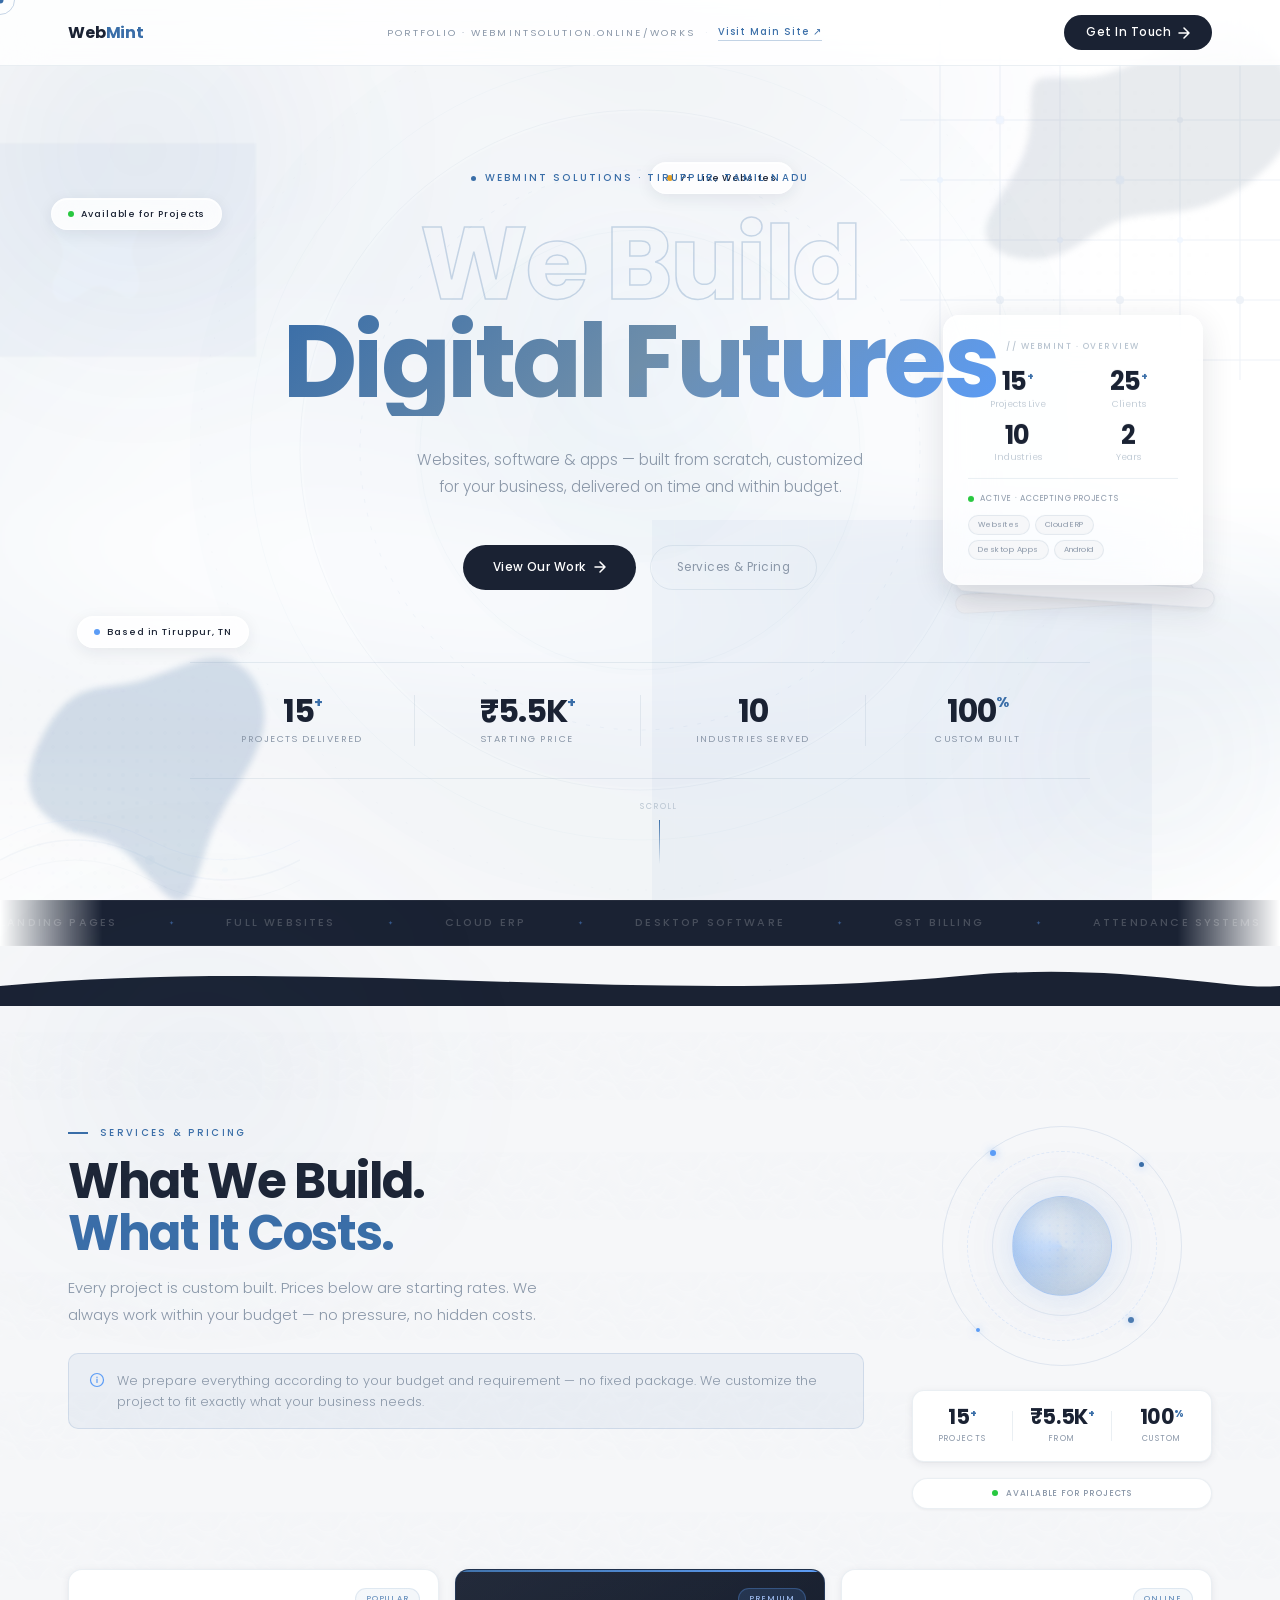
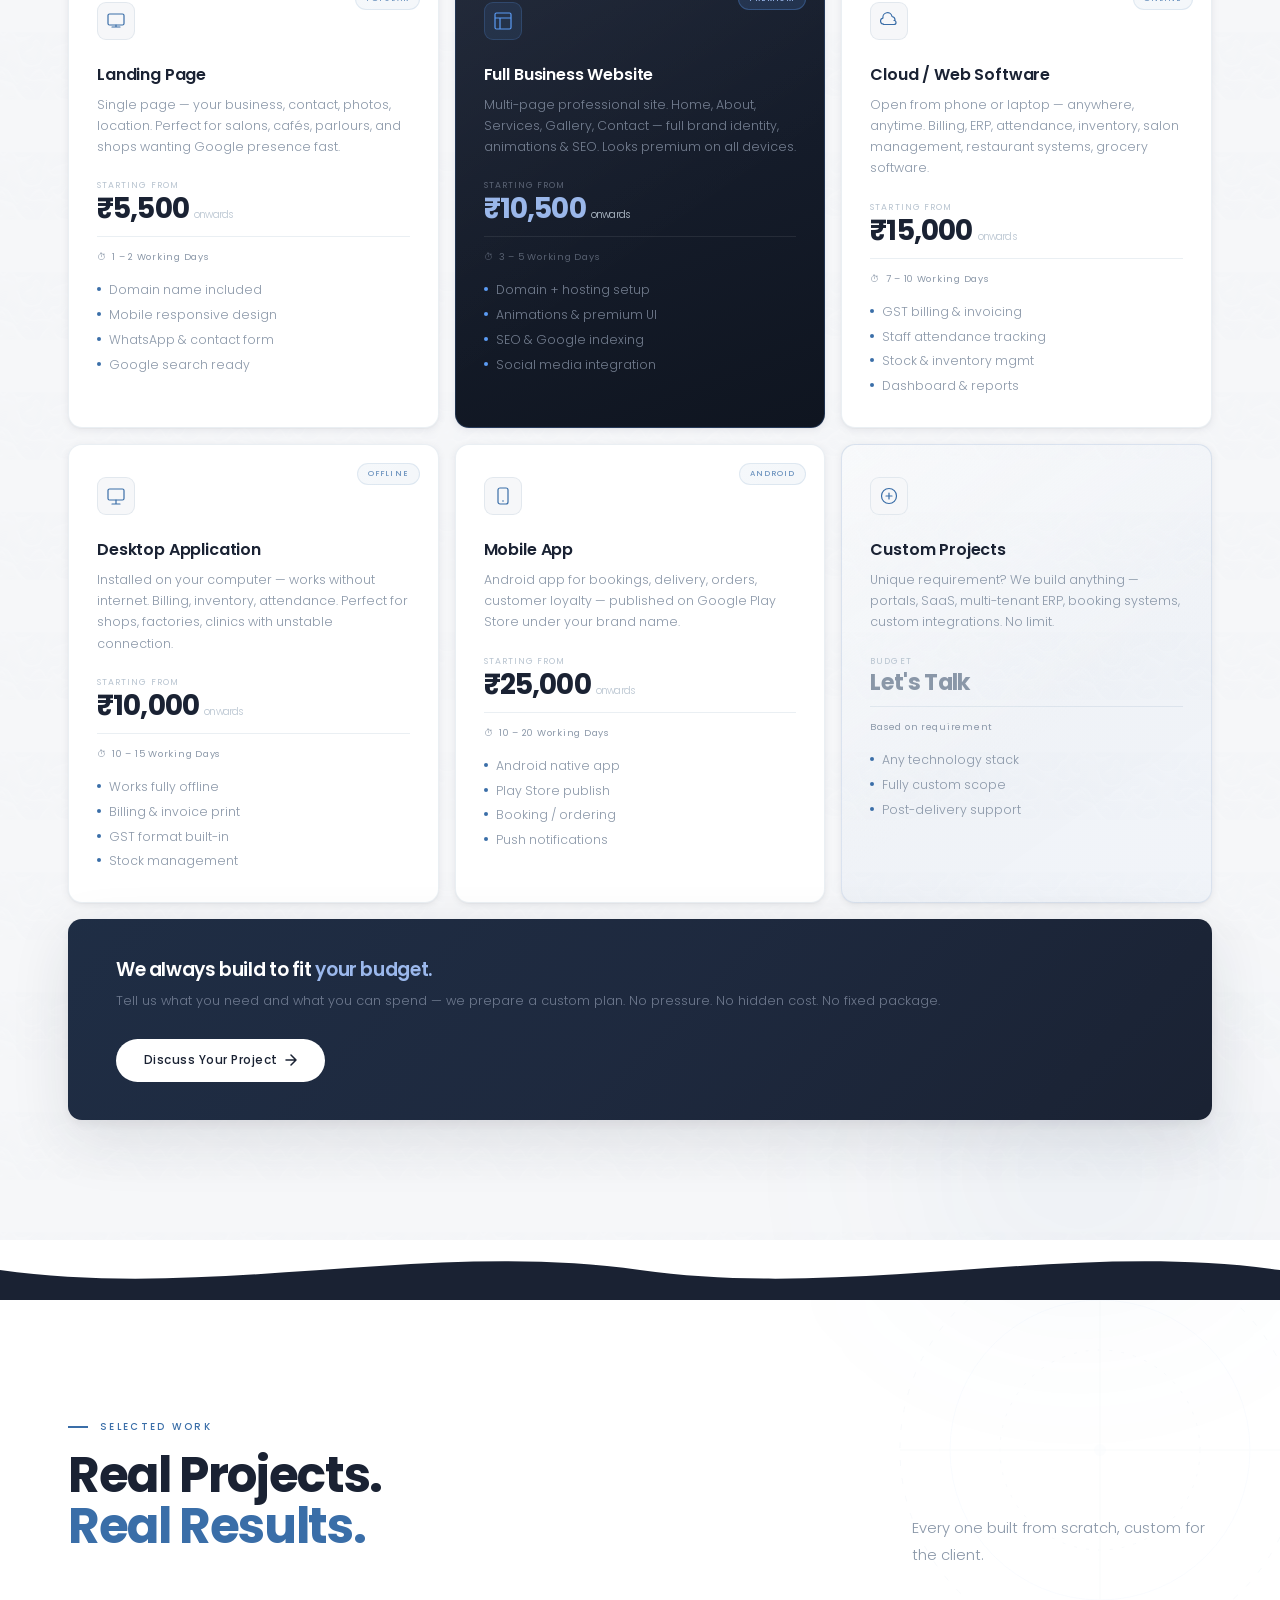
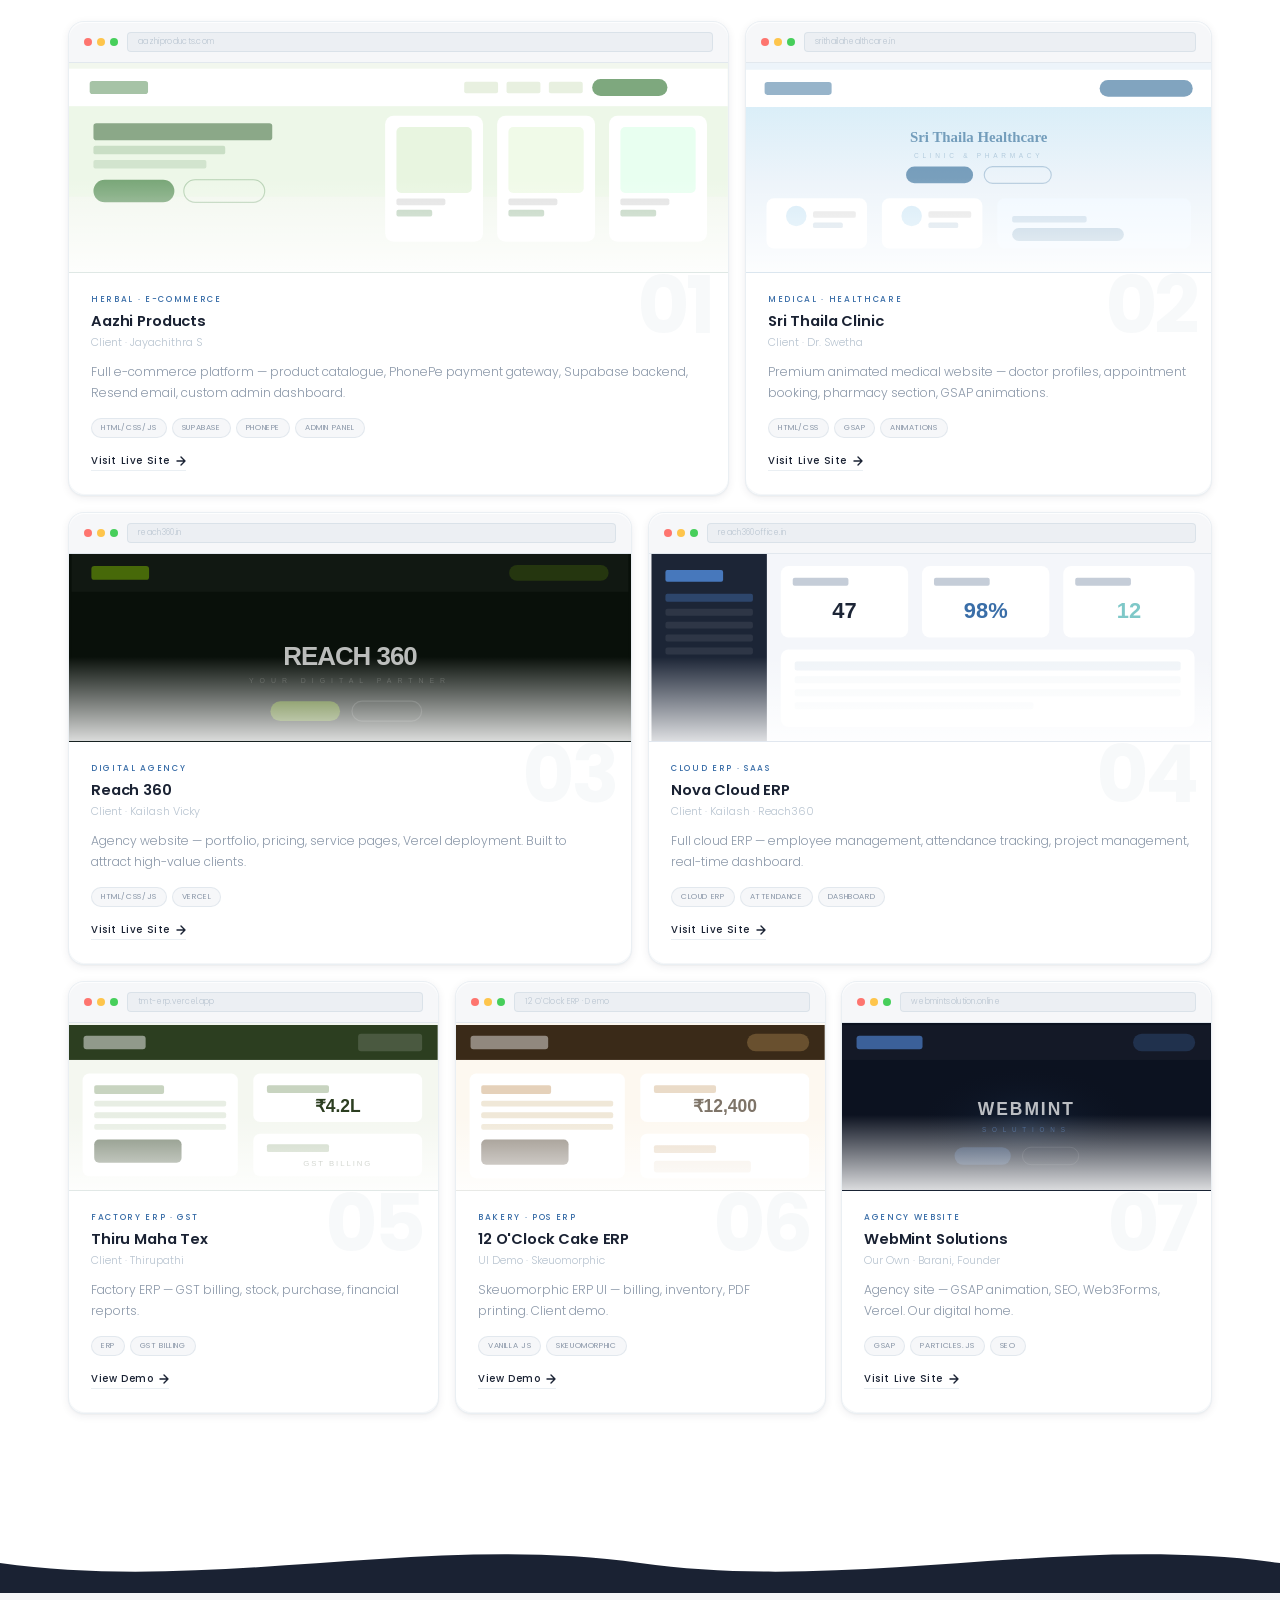
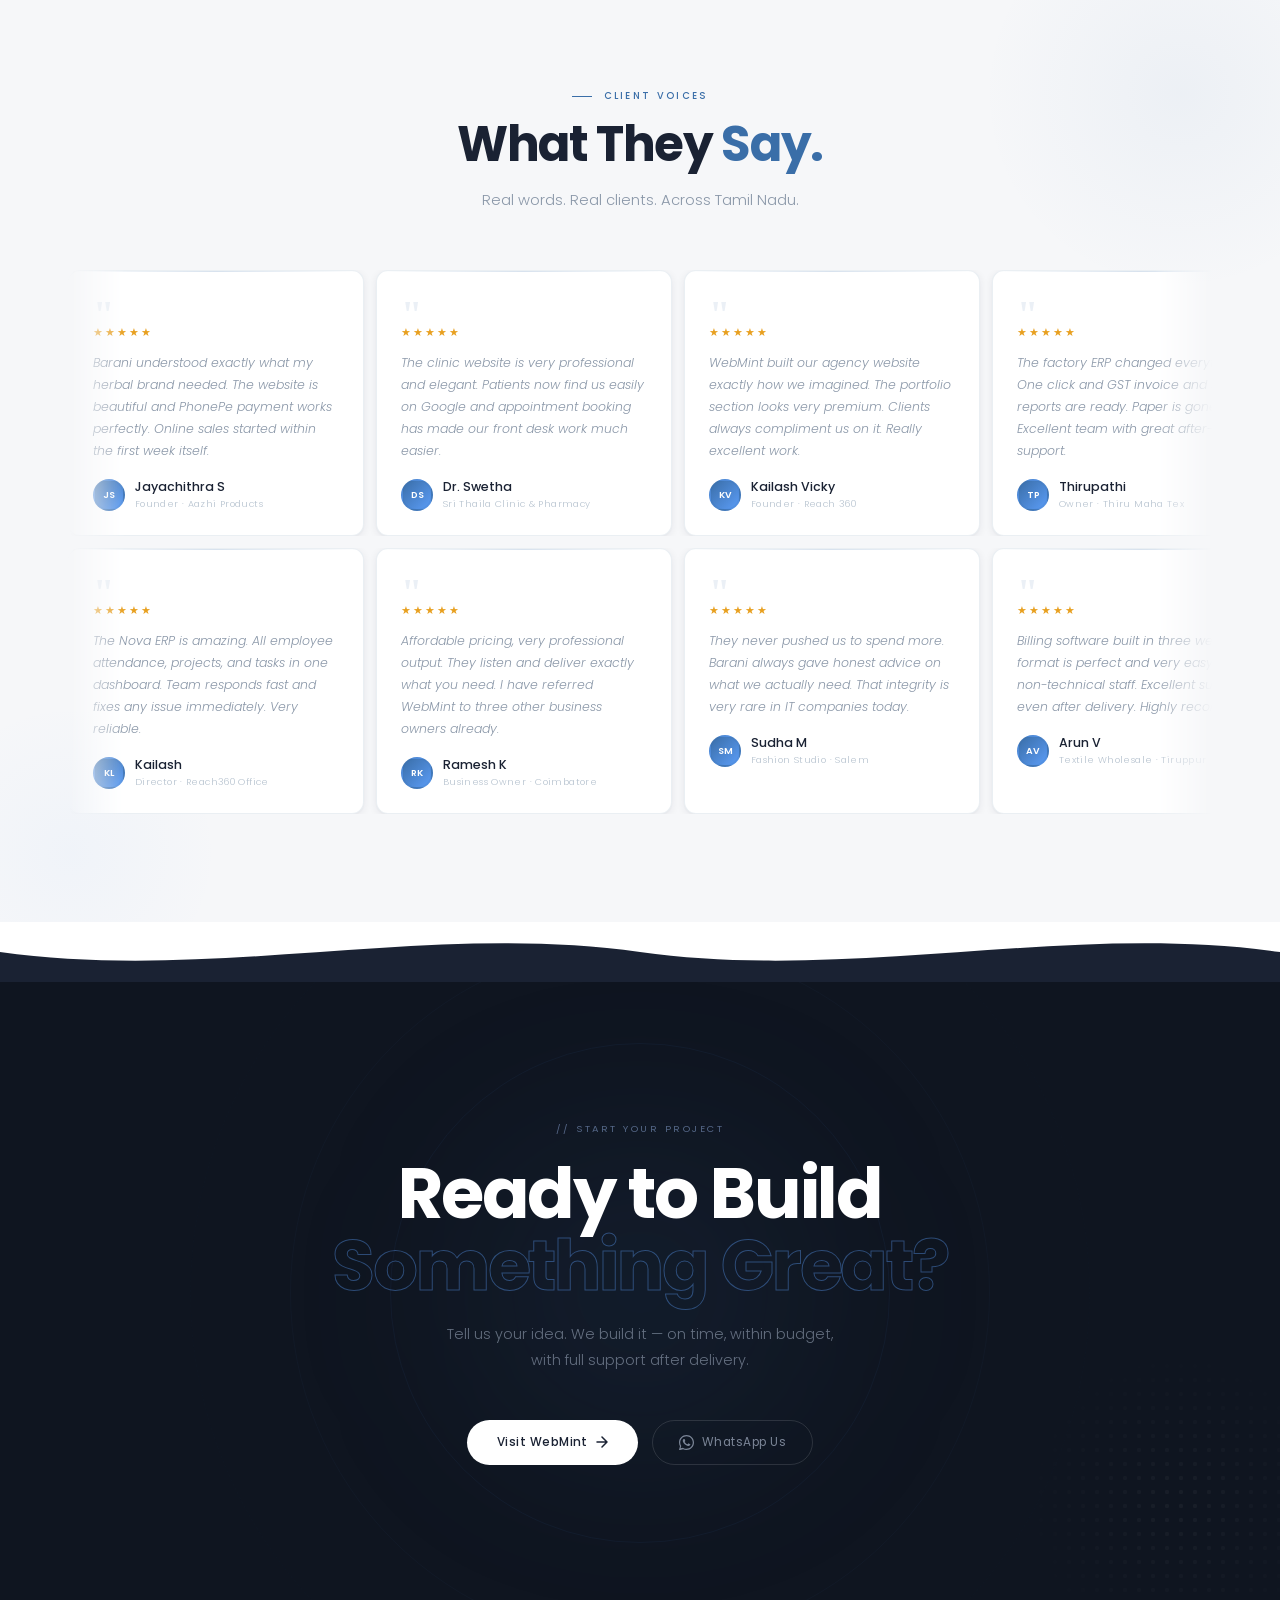
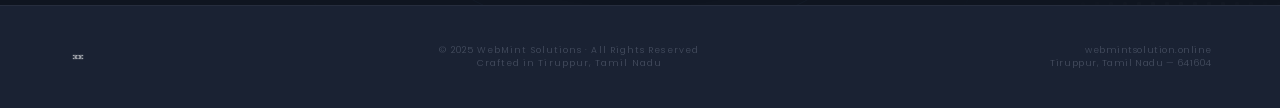
==== commit 1b91a96c: "Update works.html" ====
--- a/works.html
+++ b/works.html
@@ -69,6 +69,7 @@
 ═══════════════════════════════════════ */
 *, *::before, *::after { margin:0; padding:0; box-sizing:border-box; }
 html { scroll-behavior:smooth; }
+@media(prefers-reduced-motion:reduce){ html { scroll-behavior:auto; } }
 body {
   font-family: var(--f);
   background: var(--white);
@@ -946,8 +947,10 @@
 }
 
 /* ── SMOOTH IMAGE LOADING ── */
-img { opacity:0; transition:opacity .4s; }
-img.loaded { opacity:1; }
+/* ── SMOOTH IMAGE LOADING — PNG/JPG only, not SVG ── */
+img:not([src$=".svg"]) { opacity:0; transition:opacity .4s; }
+img:not([src$=".svg"]).loaded { opacity:1; }
+img[src$=".svg"] { opacity:1; }
 
 /* ── HERO CARD GLASSMORPHISM ENHANCED ── */
 .hero-card-float {
@@ -1011,11 +1014,6 @@
 @keyframes skel { to { background-position:-200% 0; } }
 
 /* ── SECTION ENTER ANIMATION ── */
-.sec-enter {
-  opacity:0; transform:translateY(30px);
-  transition:opacity .8s var(--ease), transform .8s var(--ease);
-}
-.sec-enter.on { opacity:1; transform:none; }
 
 /* ── ABSTRACT CONTRAST SVG ACCENTS ── */
 .contrast-deco {
@@ -1248,7 +1246,7 @@
 ">
   <svg xmlns='http://www.w3.org/2000/svg' width='100%' height='100%' viewBox='0 0 800 800'>
     <rect fill='none' width='800' height='800'/>
-    <g fill-opacity='9'>
+    <g fill-opacity='10'>
       <circle fill='#FFFFFF'  cx='400' cy='400' r='600'/>
       <circle fill='#d8e2ee' cx='400' cy='400' r='500'/>
       <circle fill='#b0c5dc' cx='400' cy='400' r='400'/>
@@ -1263,7 +1261,7 @@
 <img src="mesh.png" alt="" aria-hidden="true" style="
   position:absolute; inset:0; width:100%; height:100%;
   object-fit:cover; pointer-events:none; z-index:0;
-  opacity:0.01; mix-blend-mode:multiply;
+  opacity:0.099; mix-blend-mode:multiply;
 "/>
 
 <!-- Abstract geometric SVG -->
@@ -1398,9 +1396,9 @@
   <div class="hero-card-float">
     <div class="hcf-label">// WebMint · Overview</div>
     <div class="hcf-m">
-      <div><div class="hcf-num">7<sup>+</sup></div><div class="hcf-lbl">Projects Live</div></div>
-      <div><div class="hcf-num">6<sup>+</sup></div><div class="hcf-lbl">Clients</div></div>
-      <div><div class="hcf-num">4</div><div class="hcf-lbl">Industries</div></div>
+      <div><div class="hcf-num">15<sup>+</sup></div><div class="hcf-lbl">Projects Live</div></div>
+      <div><div class="hcf-num">25<sup>+</sup></div><div class="hcf-lbl">Clients</div></div>
+      <div><div class="hcf-num">10</div><div class="hcf-lbl">Industries</div></div>
       <div><div class="hcf-num">2</div><div class="hcf-lbl">Years</div></div>
     </div>
     <div class="hcf-div"></div>
@@ -1439,9 +1437,9 @@
   </div>
 
   <div class="h-stats" style="position:relative;z-index:2;">
-    <div class="hs"><div class="hs-n" data-n="7">0<sup>+</sup></div><div class="hs-l">Projects Delivered</div></div>
+    <div class="hs"><div class="hs-n" data-n="15">0<sup>+</sup></div><div class="hs-l">Projects Delivered</div></div>
     <div class="hs"><div class="hs-n">₹5.5K<sup>+</sup></div><div class="hs-l">Starting Price</div></div>
-    <div class="hs"><div class="hs-n" data-n="4">0</div><div class="hs-l">Industries Served</div></div>
+    <div class="hs"><div class="hs-n" data-n="10">0</div><div class="hs-l">Industries Served</div></div>
     <div class="hs"><div class="hs-n">100<sup>%</sup></div><div class="hs-l">Custom Built</div></div>
   </div>
 
@@ -1530,7 +1528,7 @@
     </div>
     <div class="m3d-stats">
       <div class="m3d-stat">
-        <div class="m3d-stat-n">7<span>+</span></div>
+        <div class="m3d-stat-n">15<span>+</span></div>
         <div class="m3d-stat-l">Projects</div>
       </div>
       <div class="m3d-stat-div"></div>
@@ -1565,7 +1563,7 @@
       <div class="sc-desc">Single page — your business, contact, photos, location. Perfect for salons, cafés, parlours, and shops wanting Google presence fast.</div>
       <div class="sc-from">Starting from</div>
       <div class="sc-price">₹5,500 <span class="sc-onwards">onwards</span></div>
-      <div class="sc-days">⏱ &nbsp;3 – 5 Working Days</div>
+      <div class="sc-days">⏱ &nbsp;1 – 2 Working Days</div>
       <ul class="sc-feats">
         <li class="sc-feat">Domain name included</li>
         <li class="sc-feat">Mobile responsive design</li>
@@ -1585,7 +1583,7 @@
       <div class="sc-desc">Multi-page professional site. Home, About, Services, Gallery, Contact — full brand identity, animations & SEO. Looks premium on all devices.</div>
       <div class="sc-from">Starting from</div>
       <div class="sc-price">₹10,500 <span class="sc-onwards">onwards</span></div>
-      <div class="sc-days">⏱ &nbsp;7 – 14 Working Days</div>
+      <div class="sc-days">⏱ &nbsp;3 – 5 Working Days</div>
       <ul class="sc-feats">
         <li class="sc-feat">Domain + hosting setup</li>
         <li class="sc-feat">Animations & premium UI</li>
@@ -1605,7 +1603,7 @@
       <div class="sc-desc">Open from phone or laptop — anywhere, anytime. Billing, ERP, attendance, inventory, salon management, restaurant systems, grocery software.</div>
       <div class="sc-from">Starting from</div>
       <div class="sc-price">₹15,000 <span class="sc-onwards">onwards</span></div>
-      <div class="sc-days">⏱ &nbsp;15 – 30 Working Days</div>
+      <div class="sc-days">⏱ &nbsp;7 – 10 Working Days</div>
       <ul class="sc-feats">
         <li class="sc-feat">GST billing & invoicing</li>
         <li class="sc-feat">Staff attendance tracking</li>
@@ -1629,7 +1627,7 @@
       <div class="sc-desc">Installed on your computer — works without internet. Billing, inventory, attendance. Perfect for shops, factories, clinics with unstable connection.</div>
       <div class="sc-from">Starting from</div>
       <div class="sc-price">₹10,000 <span class="sc-onwards">onwards</span></div>
-      <div class="sc-days">⏱ &nbsp;10 – 20 Working Days</div>
+      <div class="sc-days">⏱ &nbsp;10 – 15 Working Days</div>
       <ul class="sc-feats">
         <li class="sc-feat">Works fully offline</li>
         <li class="sc-feat">Billing & invoice print</li>
@@ -1649,7 +1647,7 @@
       <div class="sc-desc">Android app for bookings, delivery, orders, customer loyalty — published on Google Play Store under your brand name.</div>
       <div class="sc-from">Starting from</div>
       <div class="sc-price">₹25,000 <span class="sc-onwards">onwards</span></div>
-      <div class="sc-days">⏱ &nbsp;30 – 45 Working Days</div>
+      <div class="sc-days">⏱ &nbsp;10 – 20 Working Days</div>
       <ul class="sc-feats">
         <li class="sc-feat">Android native app</li>
         <li class="sc-feat">Play Store publish</li>
@@ -1683,7 +1681,7 @@
       <div class="budget-txt">We always build to fit <span>your budget.</span></div>
       <div class="budget-sub">Tell us what you need and what you can spend — we prepare a custom plan. No pressure. No hidden cost. No fixed package.</div>
     </div>
-    <a href="https://wa.me/918883311488" class="btn-wt" target="_blank">
+    <a href="https://wa.me/918248233700" class="btn-wt" target="_blank">
       Discuss Your Project
       <svg width="12" height="12" viewBox="0 0 12 12" fill="none"><path d="M1 6h10M6 1l5 5-5 5" stroke="currentColor" stroke-width="1.5" stroke-linecap="round" stroke-linejoin="round"/></svg>
     </a>
@@ -1716,7 +1714,7 @@
       <div class="s-ey">Selected Work</div>
       <h2 class="s-h">Real Projects.<br><em>Real Results.</em></h2>
     </div>
-    <p class="s-p" style="max-width:300px;">7 projects. Every one built from scratch, custom for the client.</p>
+    <p class="s-p" style="max-width:300px;">Every one built from scratch, custom for the client.</p>
   </div>
 
   <div class="pg">
@@ -2122,7 +2120,10 @@
 });
 
 /* ── Reveal ── */
-const io=new IntersectionObserver(e=>e.forEach(x=>{if(x.isIntersecting)x.target.classList.add('on')}),{threshold:.06});
+/* ── Reveal — works on all devices ── */
+const io=new IntersectionObserver(e=>e.forEach(x=>{
+  if(x.isIntersecting){ x.target.classList.add('on'); io.unobserve(x.target); }
+}),{threshold:0, rootMargin:'0px 0px -20px 0px'});
 document.querySelectorAll('.reveal').forEach(el=>io.observe(el));
 
 /* ── Counter ── */
@@ -2230,16 +2231,16 @@
 // }
 
 /* ── Mobile gyroscope parallax ── */
-if(window.DeviceOrientationEvent && window.innerWidth<=768){
-  window.addEventListener('deviceorientation',e=>{
-    const x=(e.gamma||0)/30; // -1 to 1
-    const y=(e.beta||0)/30;
-    document.querySelectorAll('.blob').forEach((b,i)=>{
-      const s=[8,6,4][i]||5;
-      b.style.transform=`translate(${x*s}px,${y*s}px)`;
-    });
-  });
-}
+// if(window.DeviceOrientationEvent && window.innerWidth<=768){
+//   window.addEventListener('deviceorientation',e=>{
+//     const x=(e.gamma||0)/30; // -1 to 1
+//     const y=(e.beta||0)/30;
+//     document.querySelectorAll('.blob').forEach((b,i)=>{
+//       const s=[8,6,4][i]||5;
+//       b.style.transform=`translate(${x*s}px,${y*s}px)`;
+//     });
+//   });
+// }
 
 /* ── Magnetic buttons (desktop) ── */
 if(window.innerWidth>768){
@@ -2297,35 +2298,19 @@
 }
 
 /* ── Intersection observer for section-enter ── */
-const sio=new IntersectionObserver(e=>e.forEach(x=>{
-  if(x.isIntersecting){ x.target.classList.add('on'); sio.unobserve(x.target); }
-}),{threshold:.04,rootMargin:'0px 0px -40px 0px'});
-document.querySelectorAll('section').forEach(s=>{
-  s.classList.add('sec-enter');
-  sio.observe(s);
-});
 
 /* ── Optimise scroll: use requestAnimationFrame throttle ── */
+
 let ticking=false;
+const navEl=document.querySelector('nav');
+
 const allScrollHandlers=()=>{
+  const sy=window.scrollY;
   /* scroll bar */
-  const pct=(window.scrollY/(document.body.scrollHeight-window.innerHeight))*100;
+  const pct=(sy/(document.body.scrollHeight-window.innerHeight))*100;
   document.getElementById('scroll-bar').style.width=pct+'%';
-  /* nav shadow */
-  document.querySelector('nav').style.boxShadow=window.scrollY>30?'0 2px 20px rgba(26,34,51,0.09)':'none';
-  /* parallax desktop only */
-  if(window.innerWidth>768){
-    const sy=window.scrollY;
-    document.querySelectorAll('.sec-glow').forEach((g,i)=>{
-      g.style.transform=`translateY(${sy*.04*(i%2===0?1:-1)}px)`;
-    });
-    document.querySelectorAll('.hero-badge').forEach((b,i)=>{
-      b.style.transform=`translateY(${sy*.06*(i%2===0?-1:1)}px)`;
-    });
-    document.querySelectorAll('.hero-halftone,.hero-halftone-2').forEach((h,i)=>{
-      h.style.transform=`translateY(${sy*.08*(i===0?-1:1)}px)`;
-    });
-  }
+  /* nav shadow — cache the nav element */
+  navEl.style.boxShadow=sy>30?'0 2px 20px rgba(26,34,51,0.09)':'none';
   ticking=false;
 };
 
@@ -2335,11 +2320,6 @@
 },passiveOpts);
 
 /* ── Mobile: disable heavy 3D tilt ── */
-if(window.innerWidth<=768){
-  document.querySelectorAll('.pc,.sc').forEach(card=>{
-    card.replaceWith(card.cloneNode(true)); /* removes mousemove listeners */
-  });
-}
 
 /* ── Preconnect to Google Fonts for speed ── */
 ['https://fonts.googleapis.com','https://fonts.gstatic.com'].forEach(url=>{
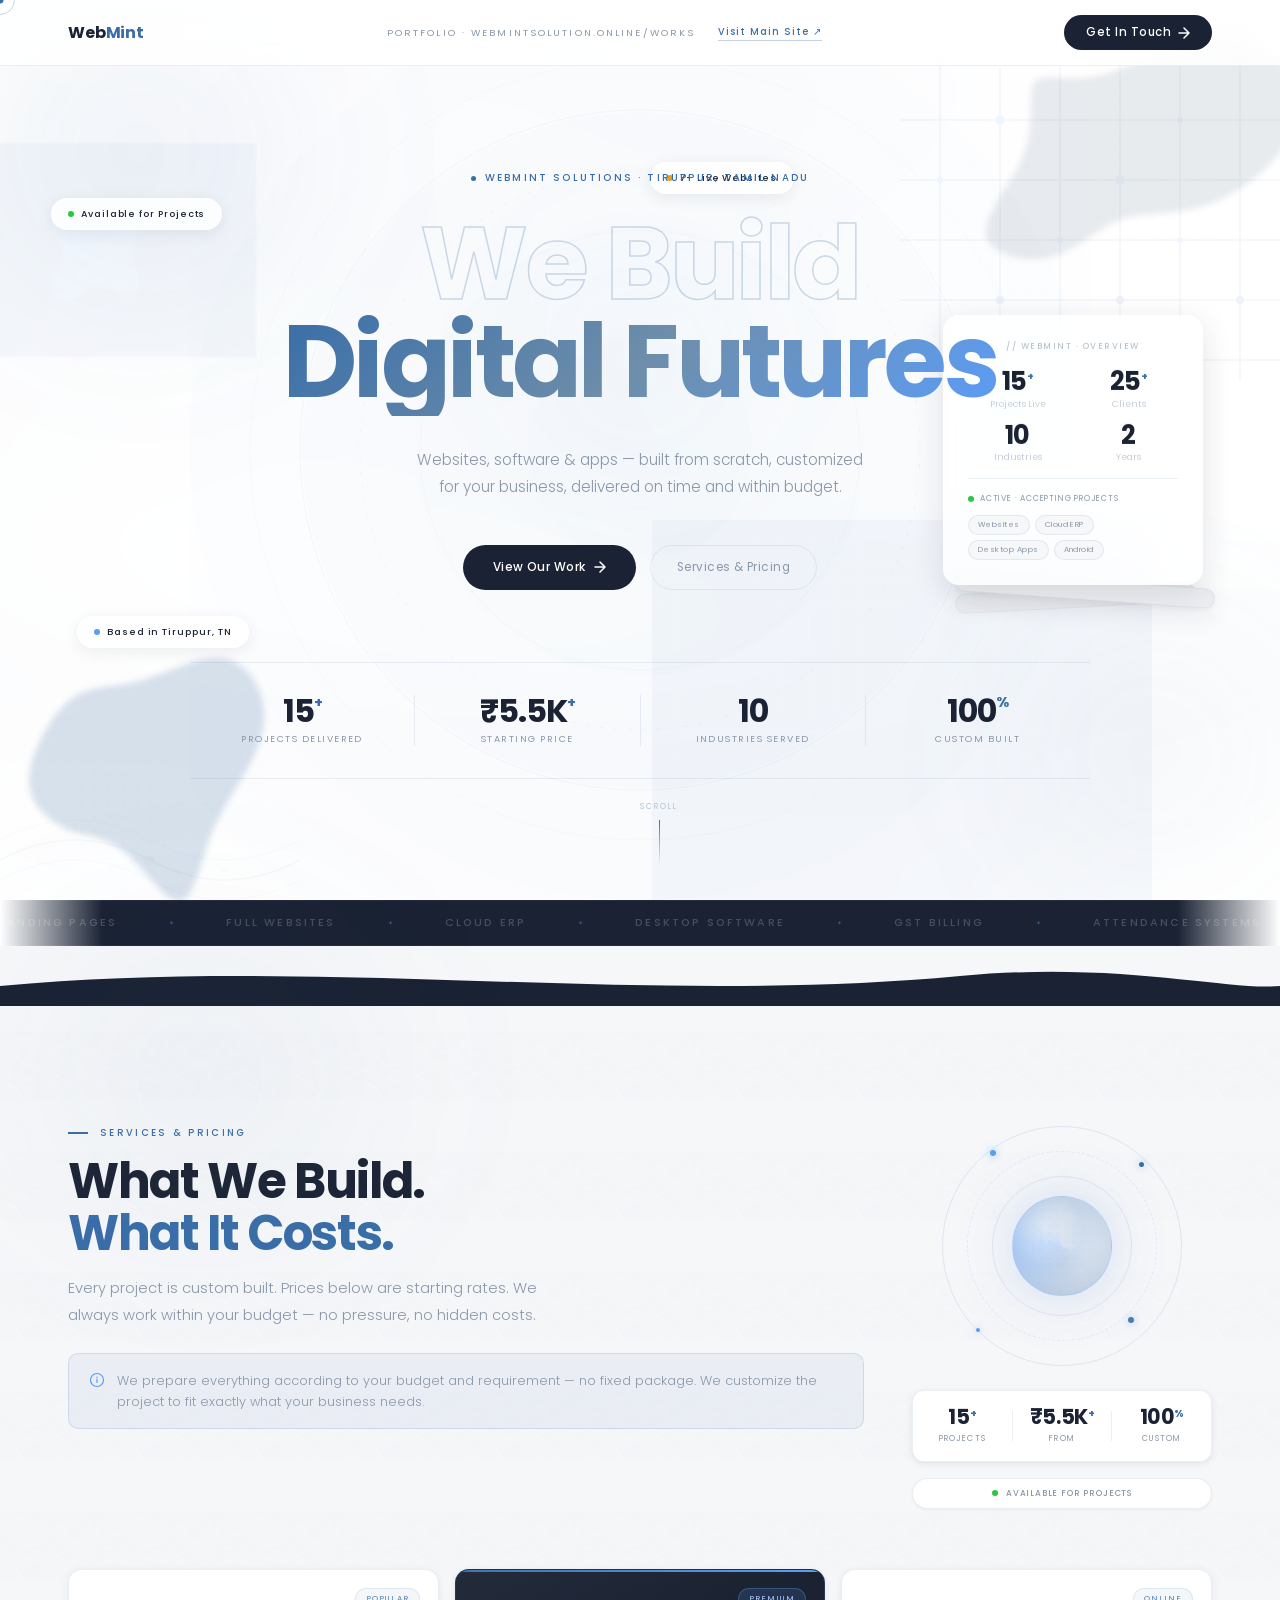
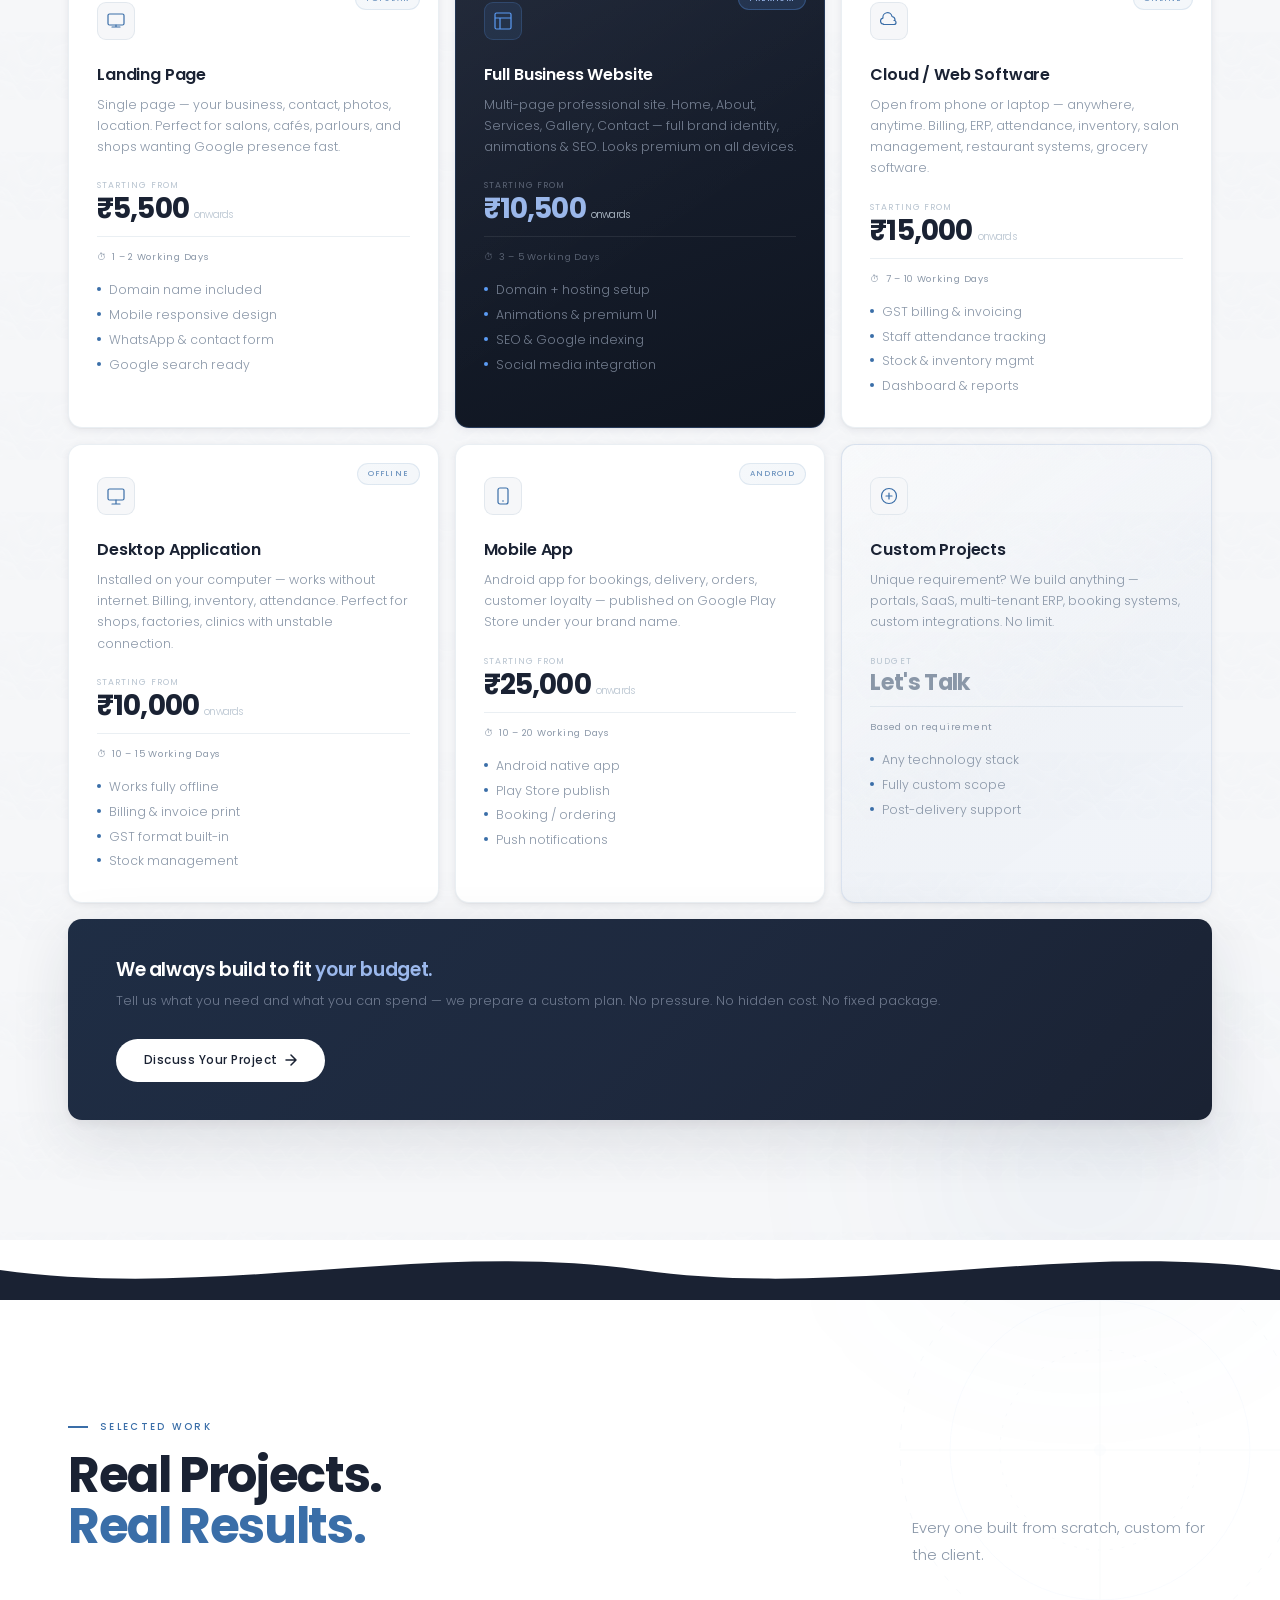
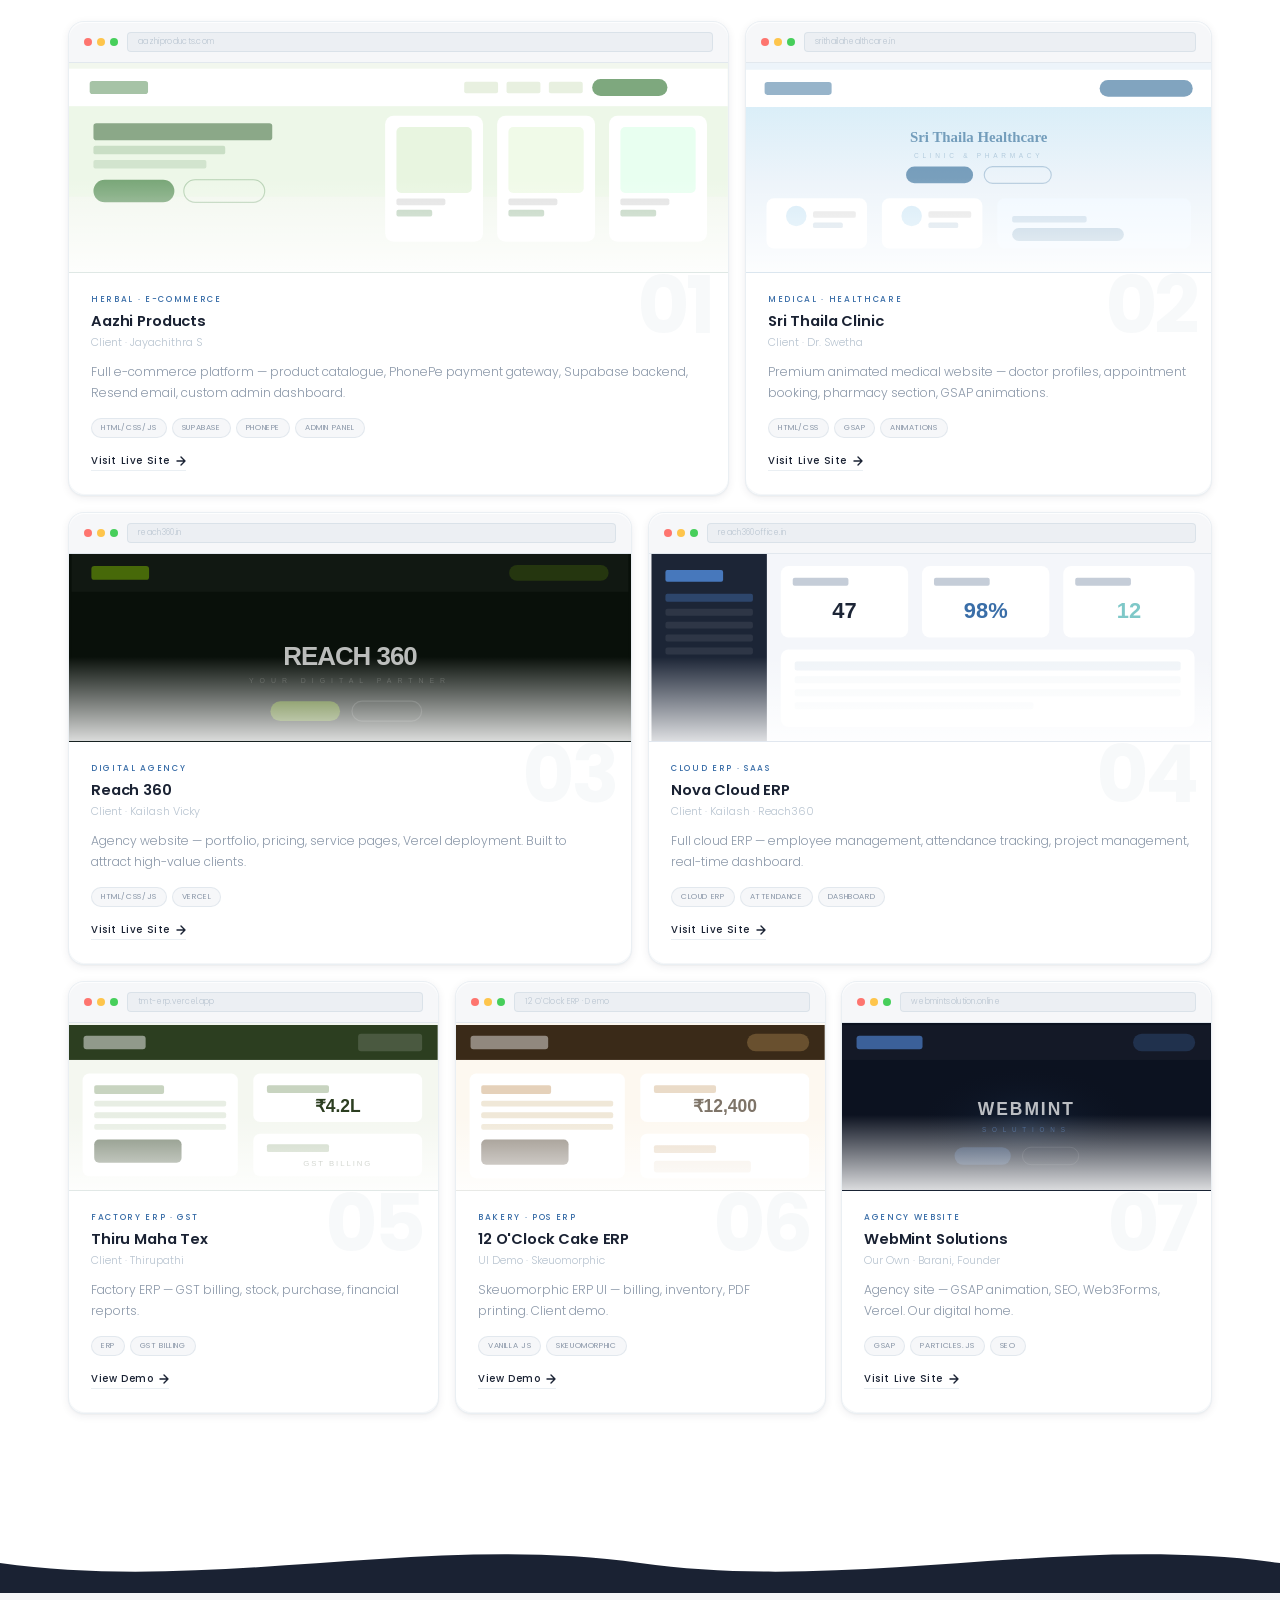
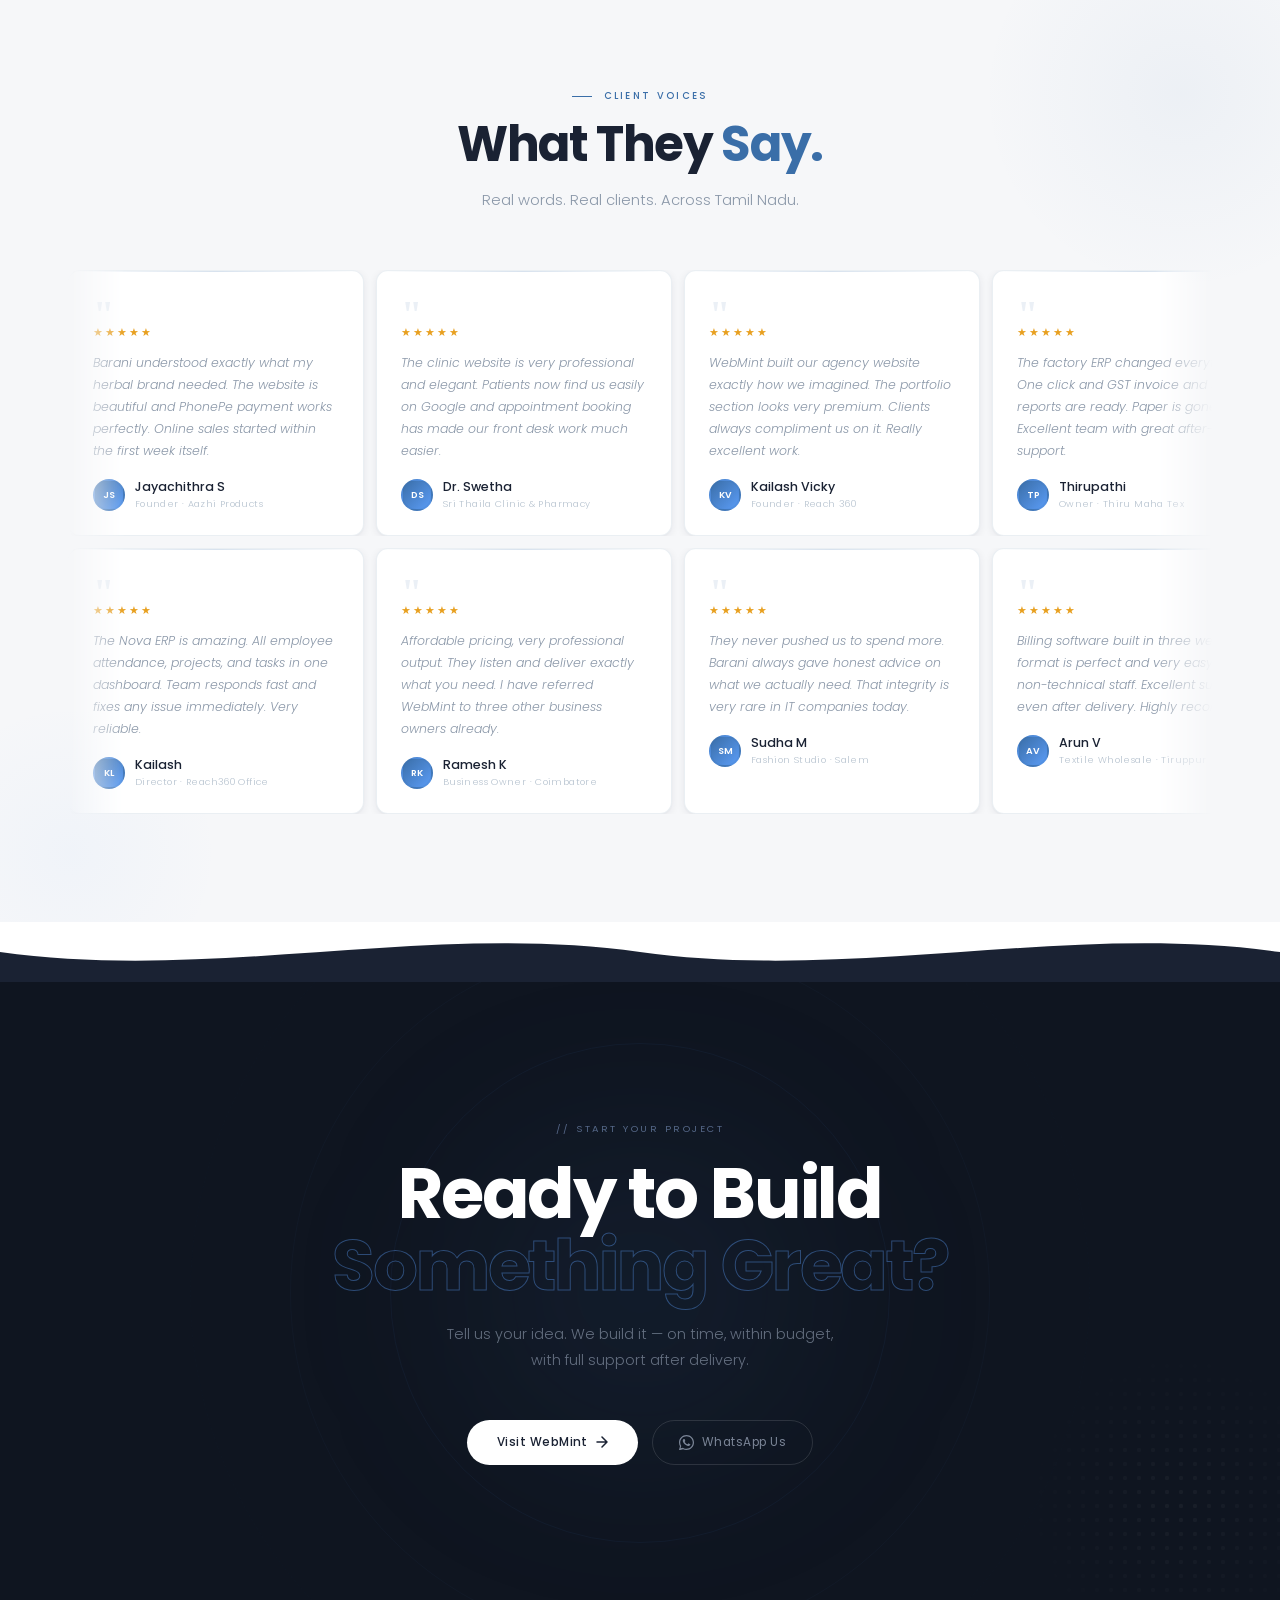
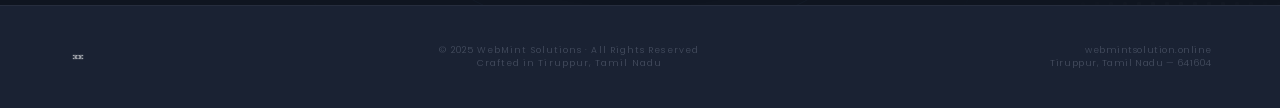
==== commit 94c692a3: "updated" ====
--- a/works.html
+++ b/works.html
@@ -68,13 +68,14 @@
    RESET
 ═══════════════════════════════════════ */
 *, *::before, *::after { margin:0; padding:0; box-sizing:border-box; }
-html { scroll-behavior:smooth; }
+html { scroll-behavior:smooth;  overflow-x:hidden; max-width:100%;}
 @media(prefers-reduced-motion:reduce){ html { scroll-behavior:auto; } }
 body {
   font-family: var(--f);
   background: var(--white);
   color: var(--dark);
   overflow-x: hidden;
+   max-width:100%;
   cursor: none;
   -webkit-font-smoothing: antialiased;
 }
@@ -1261,7 +1262,7 @@
 <img src="mesh.png" alt="" aria-hidden="true" style="
   position:absolute; inset:0; width:100%; height:100%;
   object-fit:cover; pointer-events:none; z-index:0;
-  opacity:0.099; mix-blend-mode:multiply;
+  opacity:0.030; mix-blend-mode:multiply;
 "/>
 
 <!-- Abstract geometric SVG -->
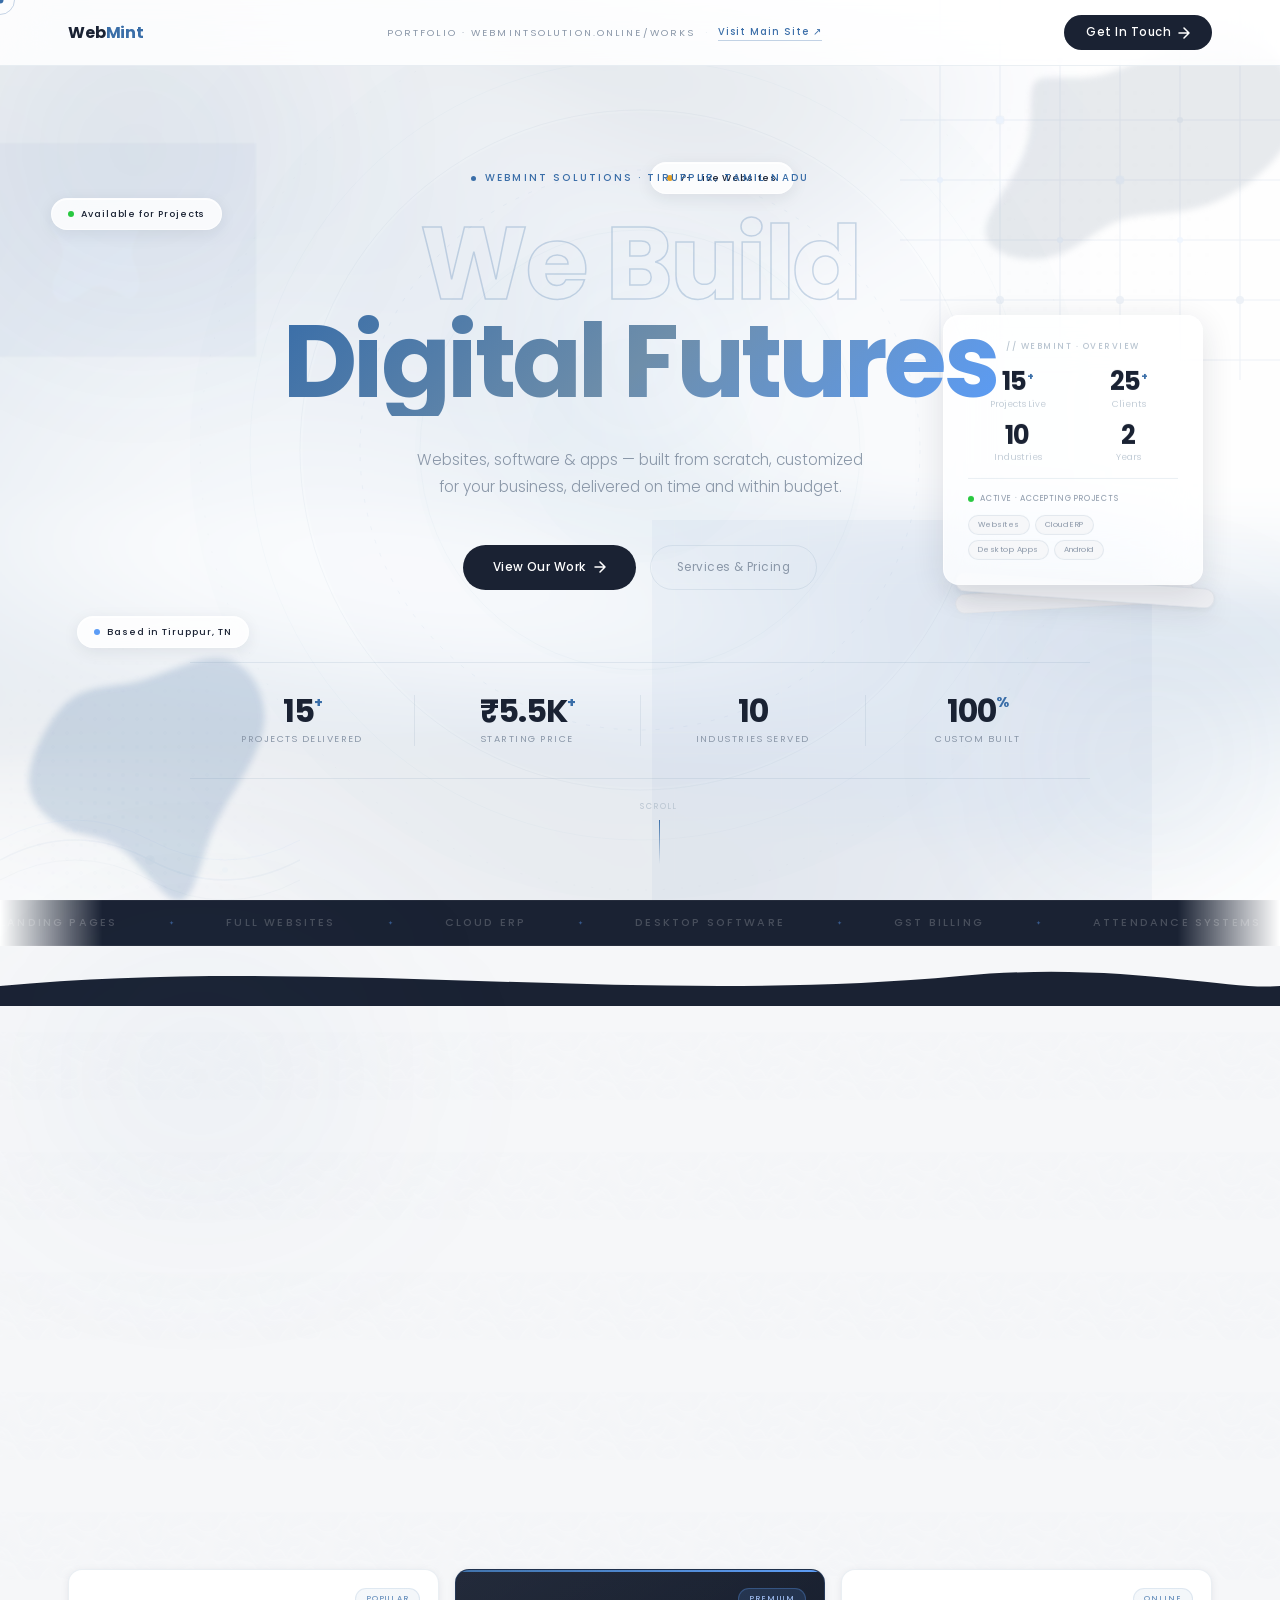
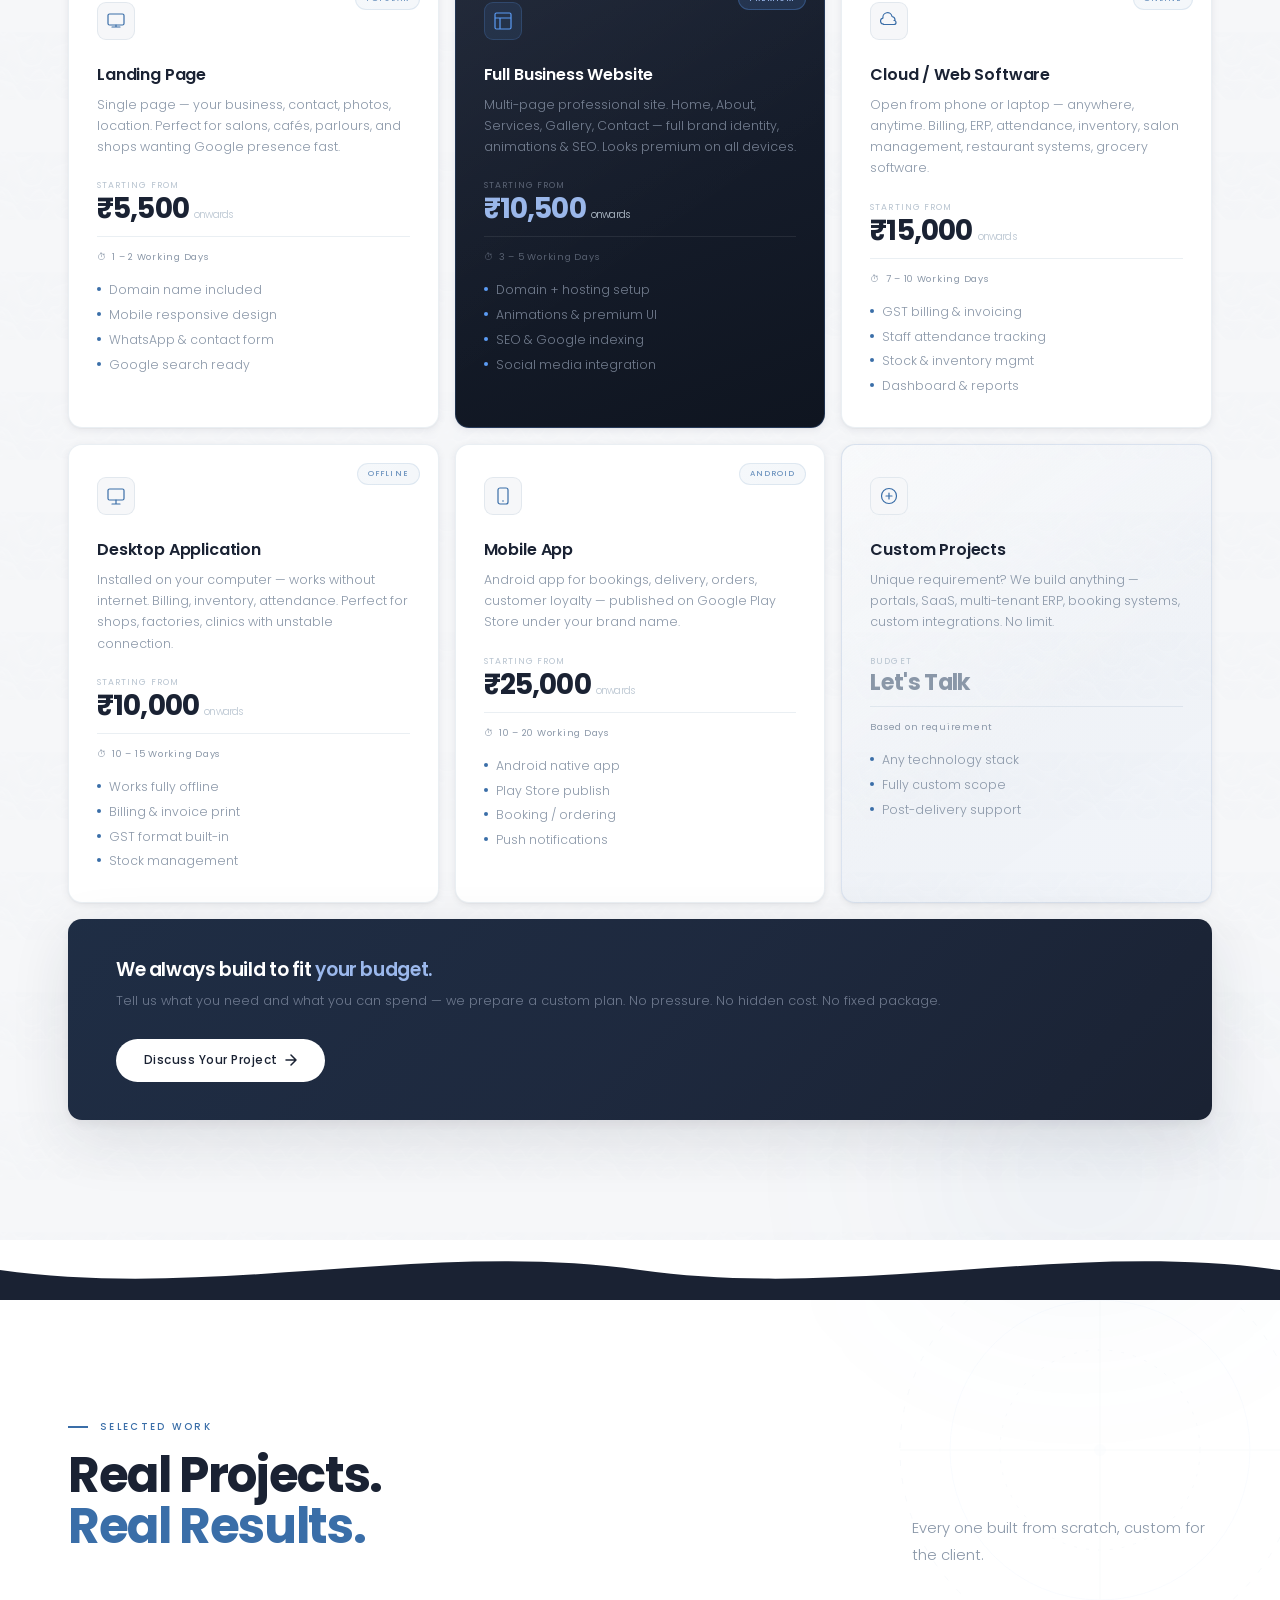
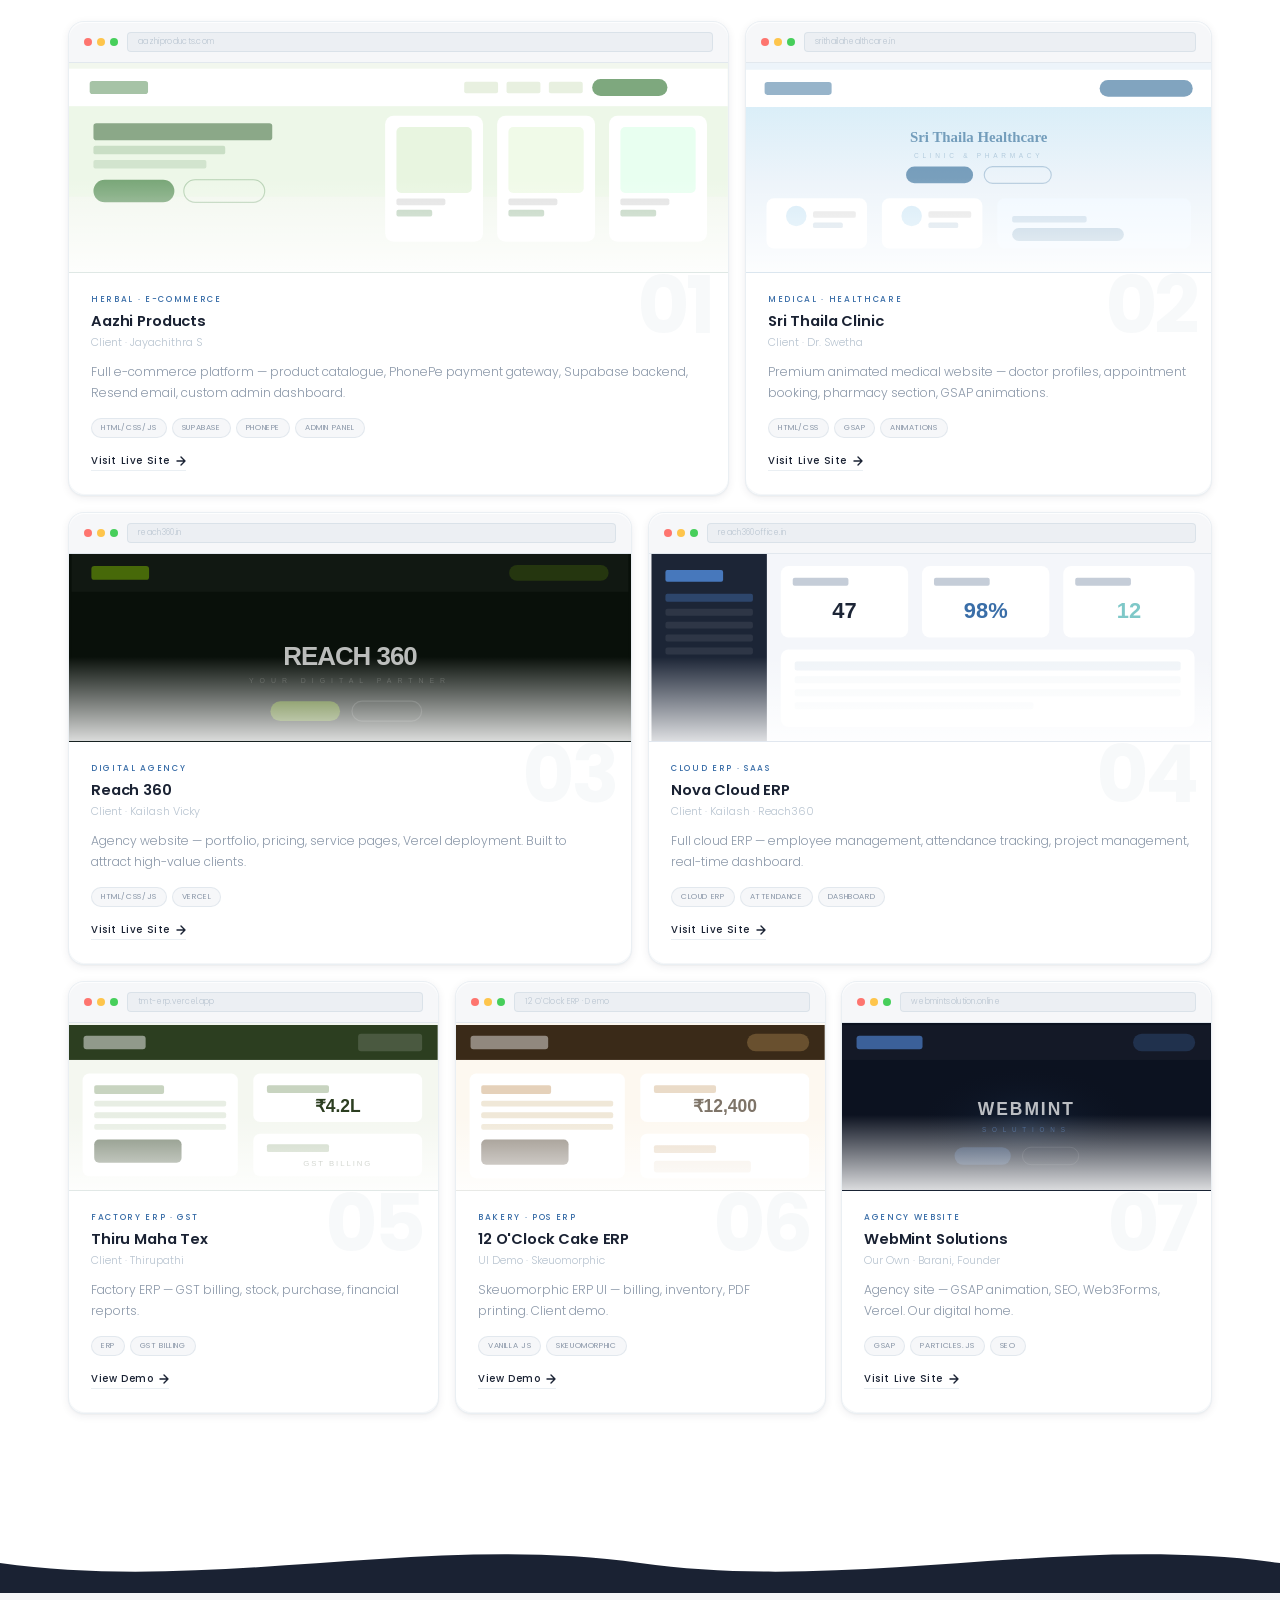
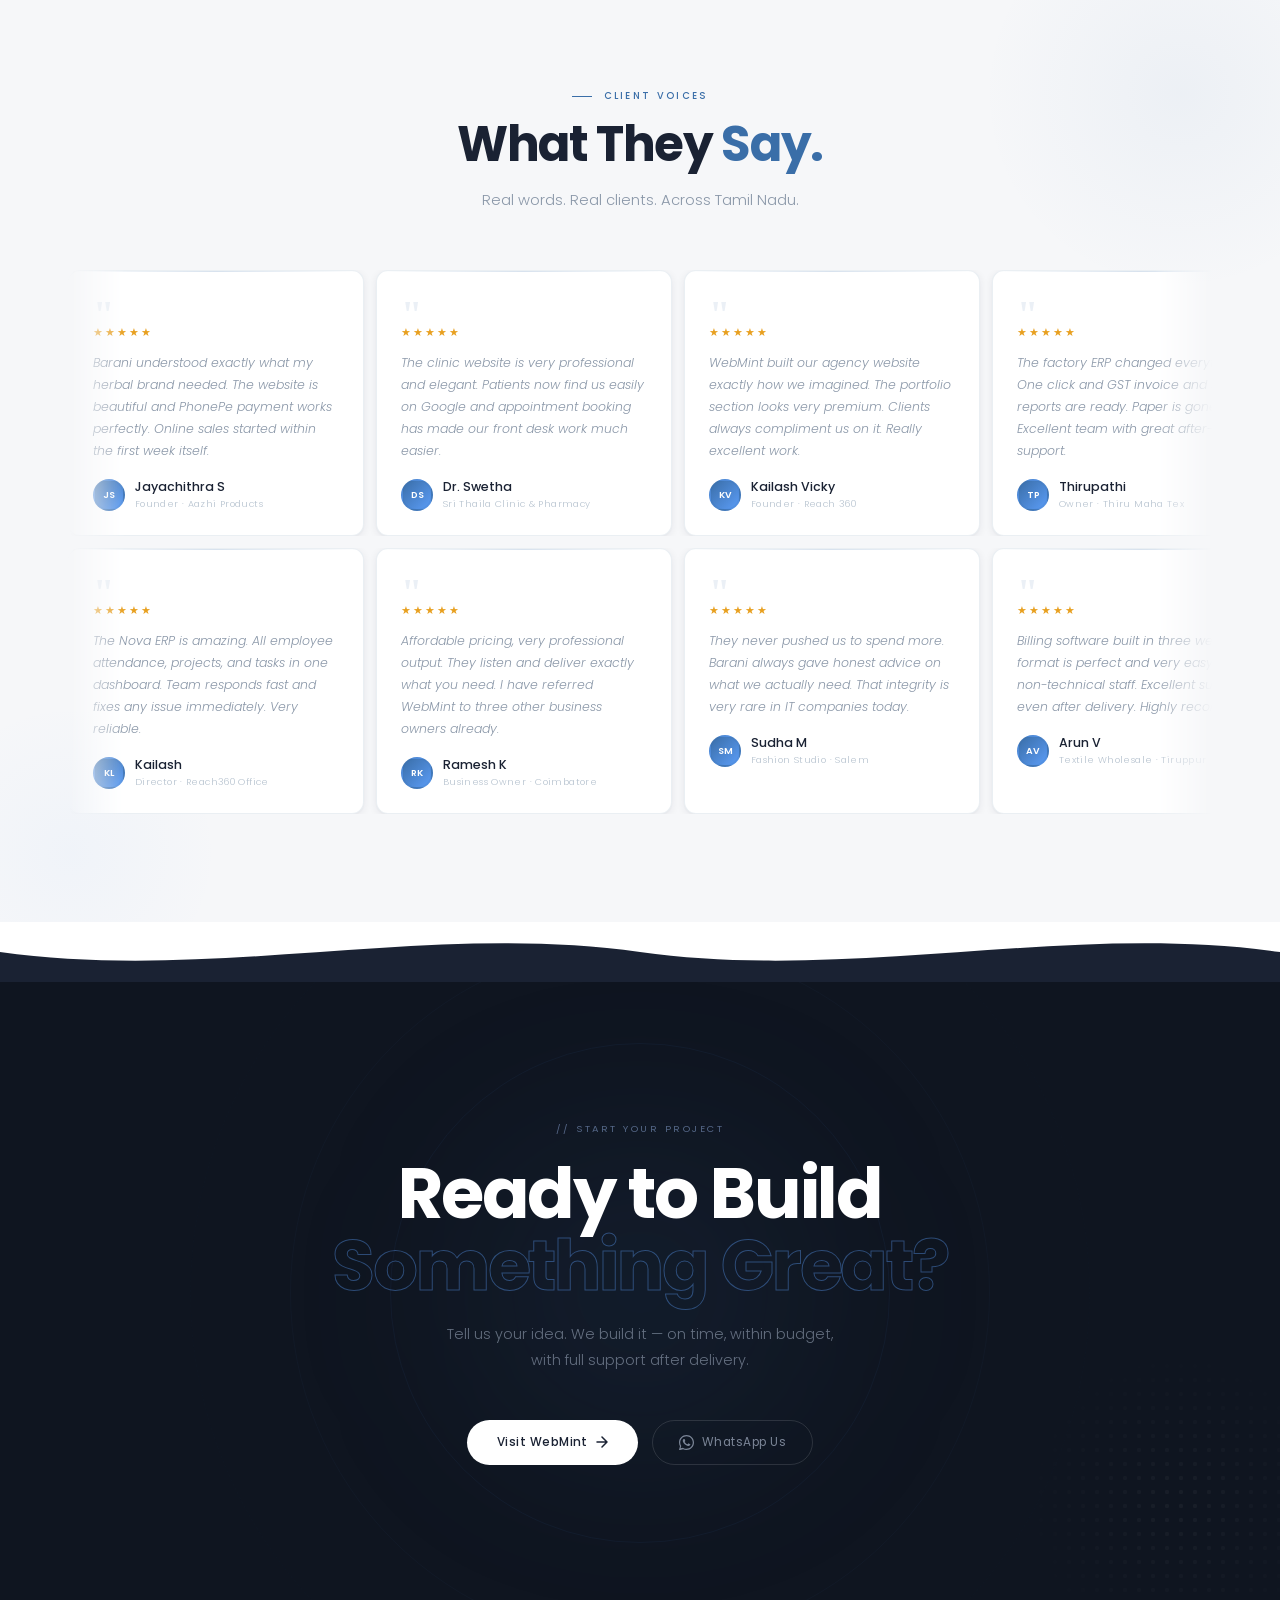
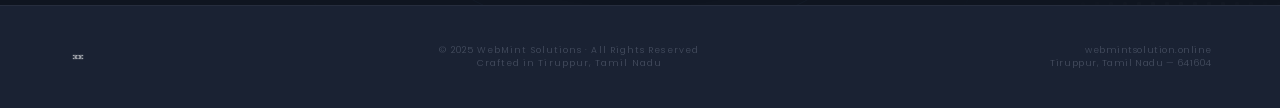
==== commit 12378475: "cg" ====
--- a/works.html
+++ b/works.html
@@ -1262,7 +1262,7 @@
 <img src="mesh.png" alt="" aria-hidden="true" style="
   position:absolute; inset:0; width:100%; height:100%;
   object-fit:cover; pointer-events:none; z-index:0;
-  opacity:0.030; mix-blend-mode:multiply;
+  opacity:0.2; mix-blend-mode:multiply;
 "/>
 
 <!-- Abstract geometric SVG -->
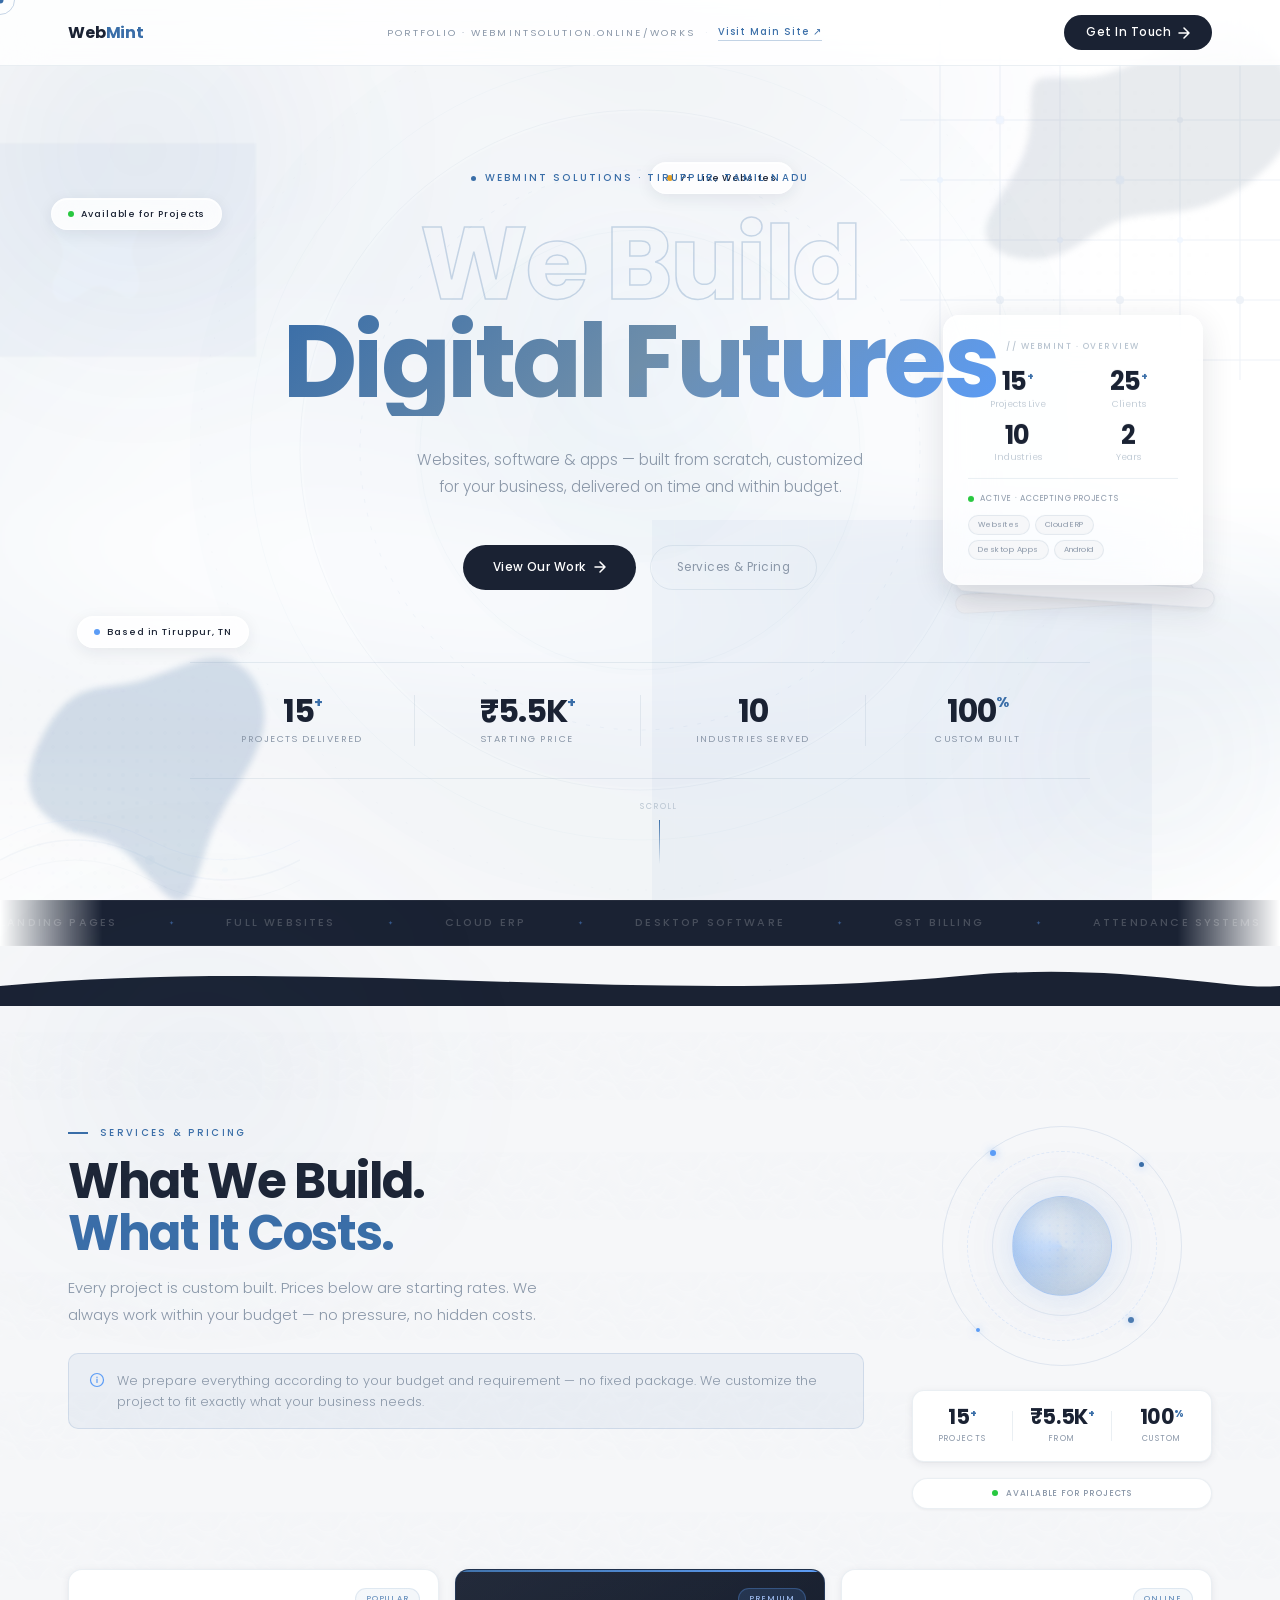
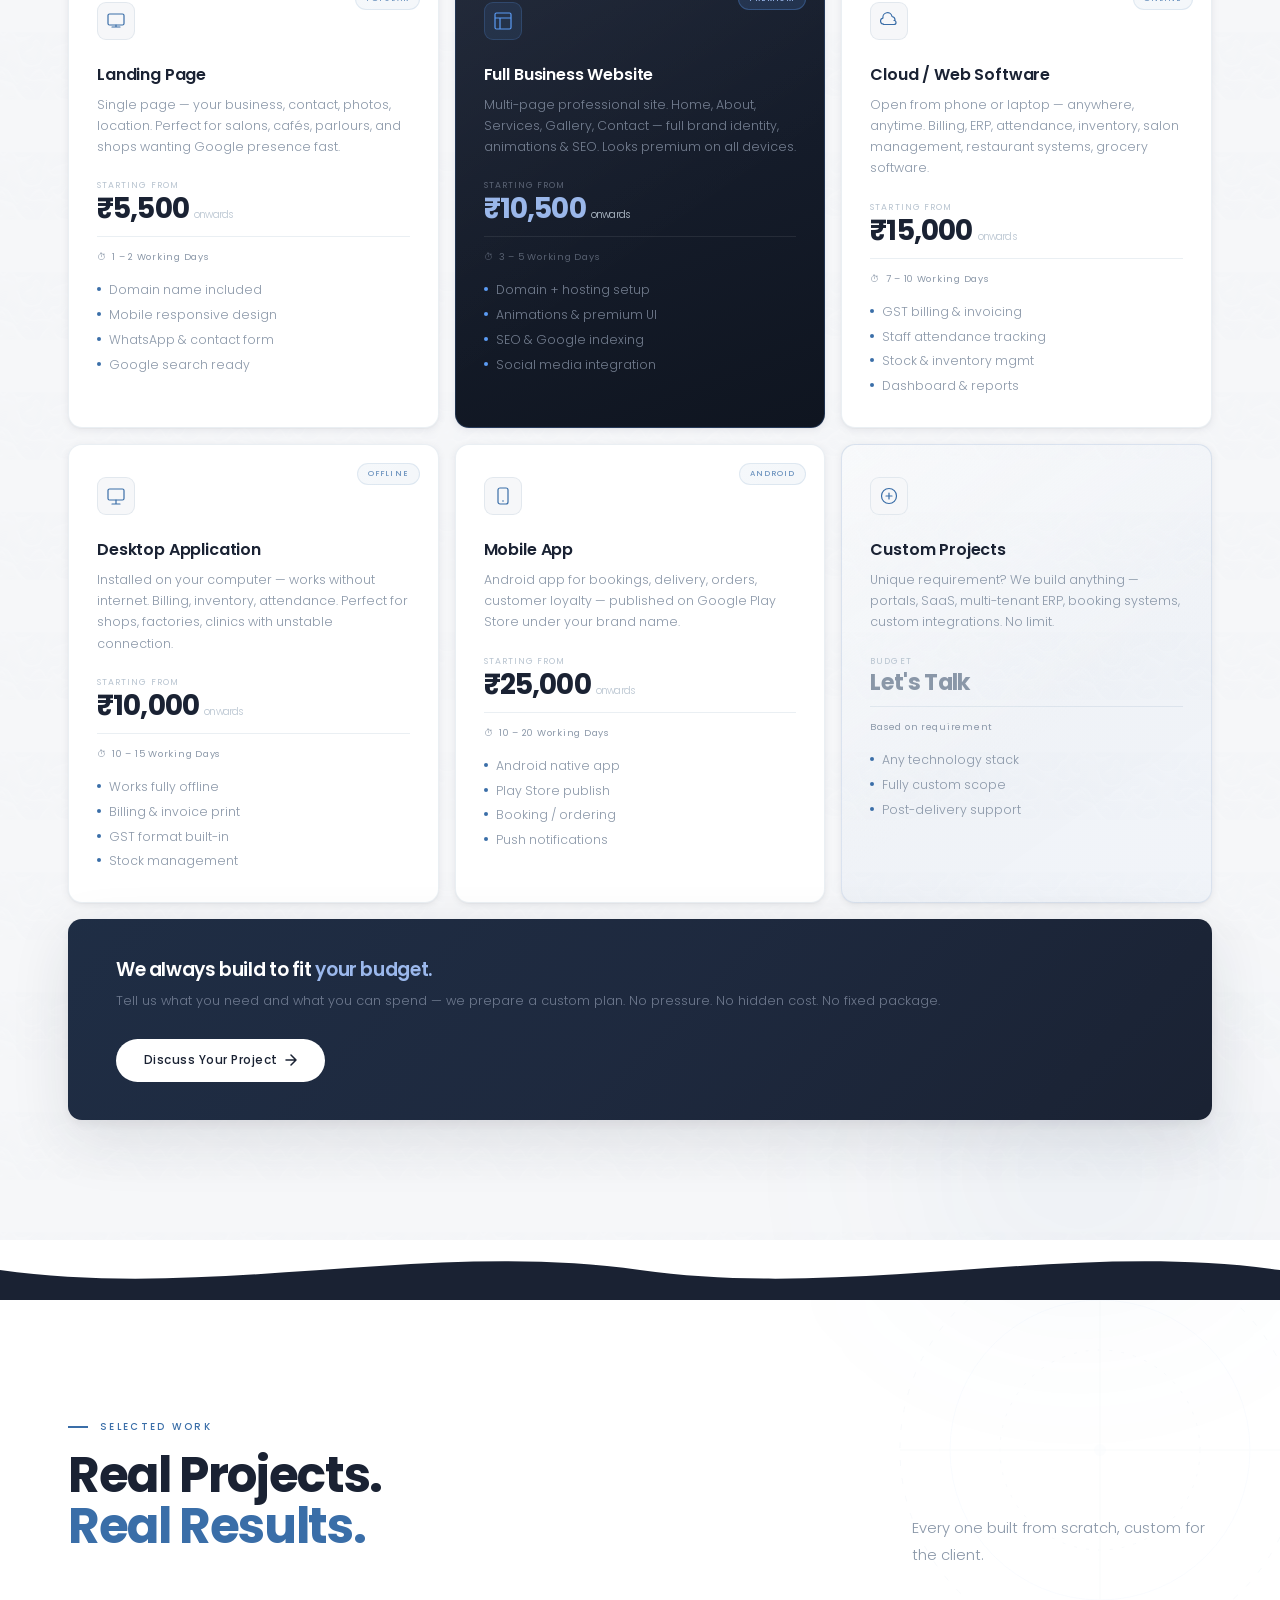
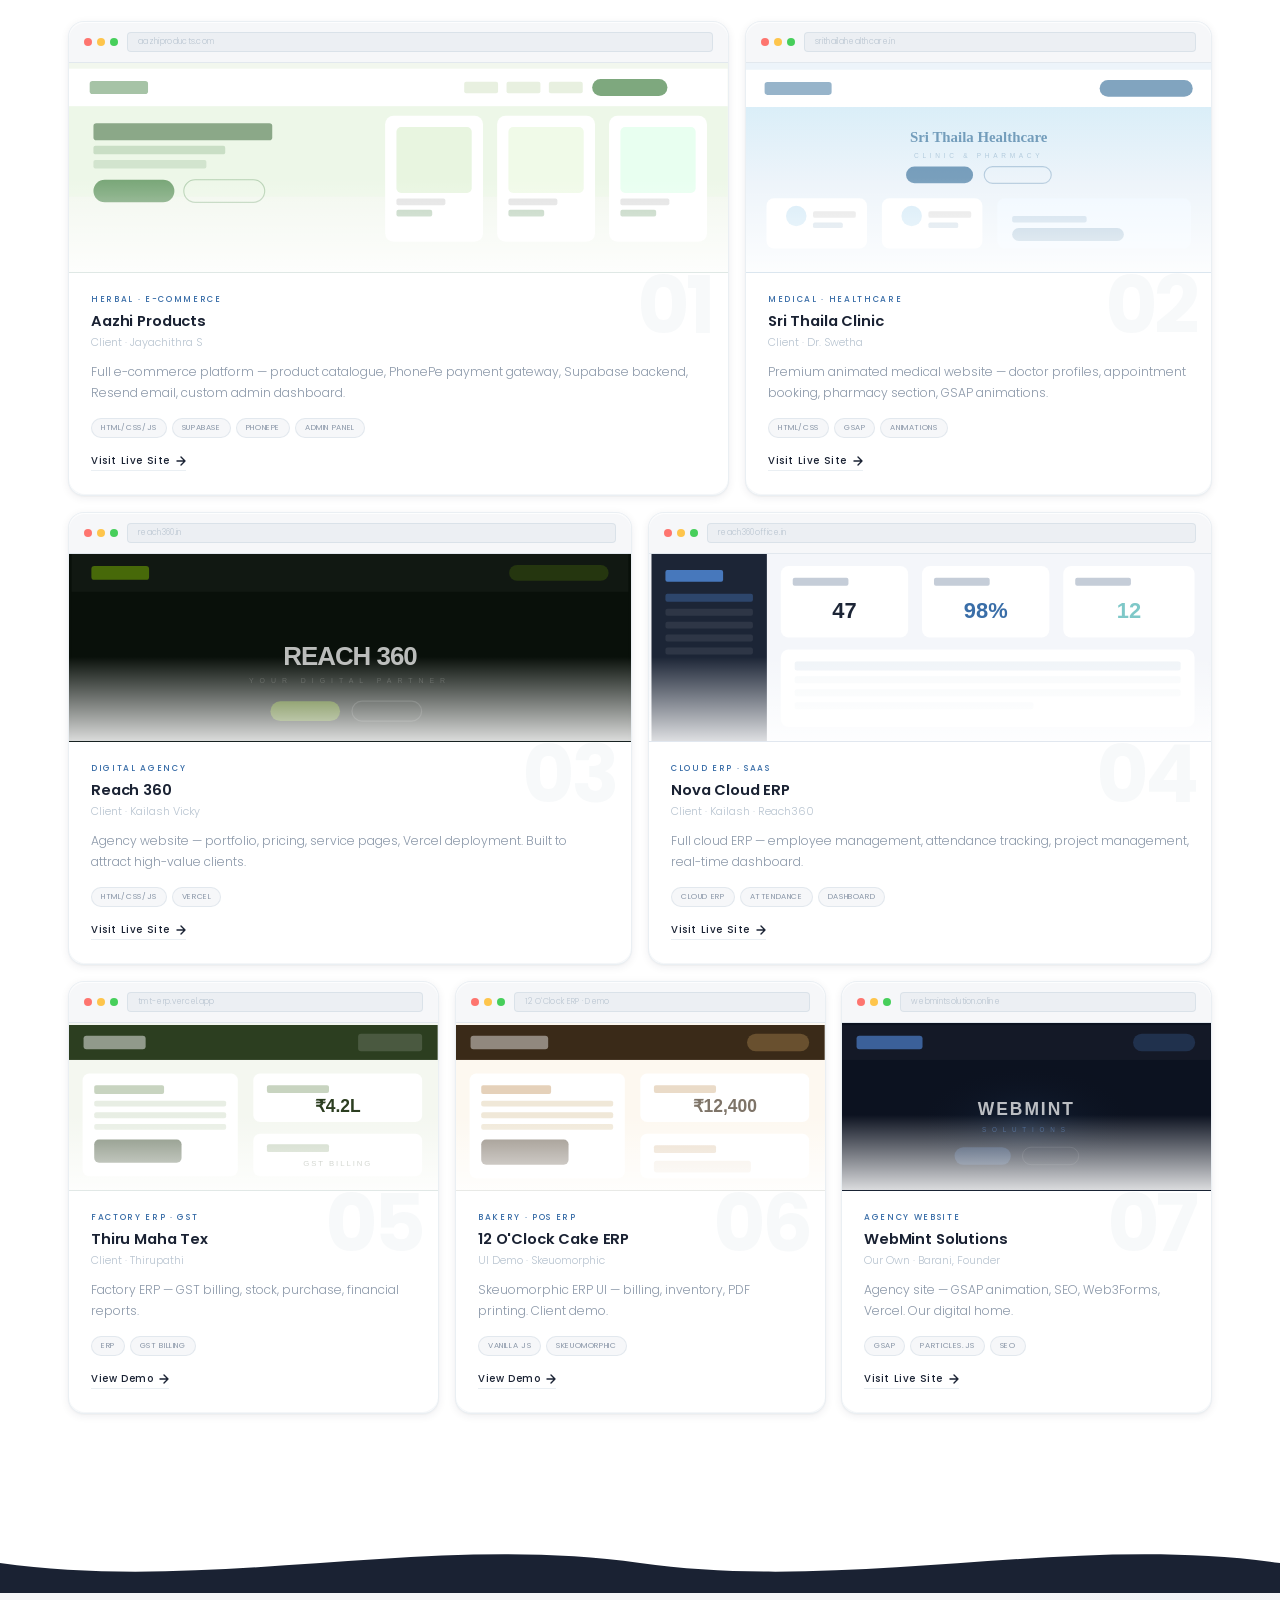
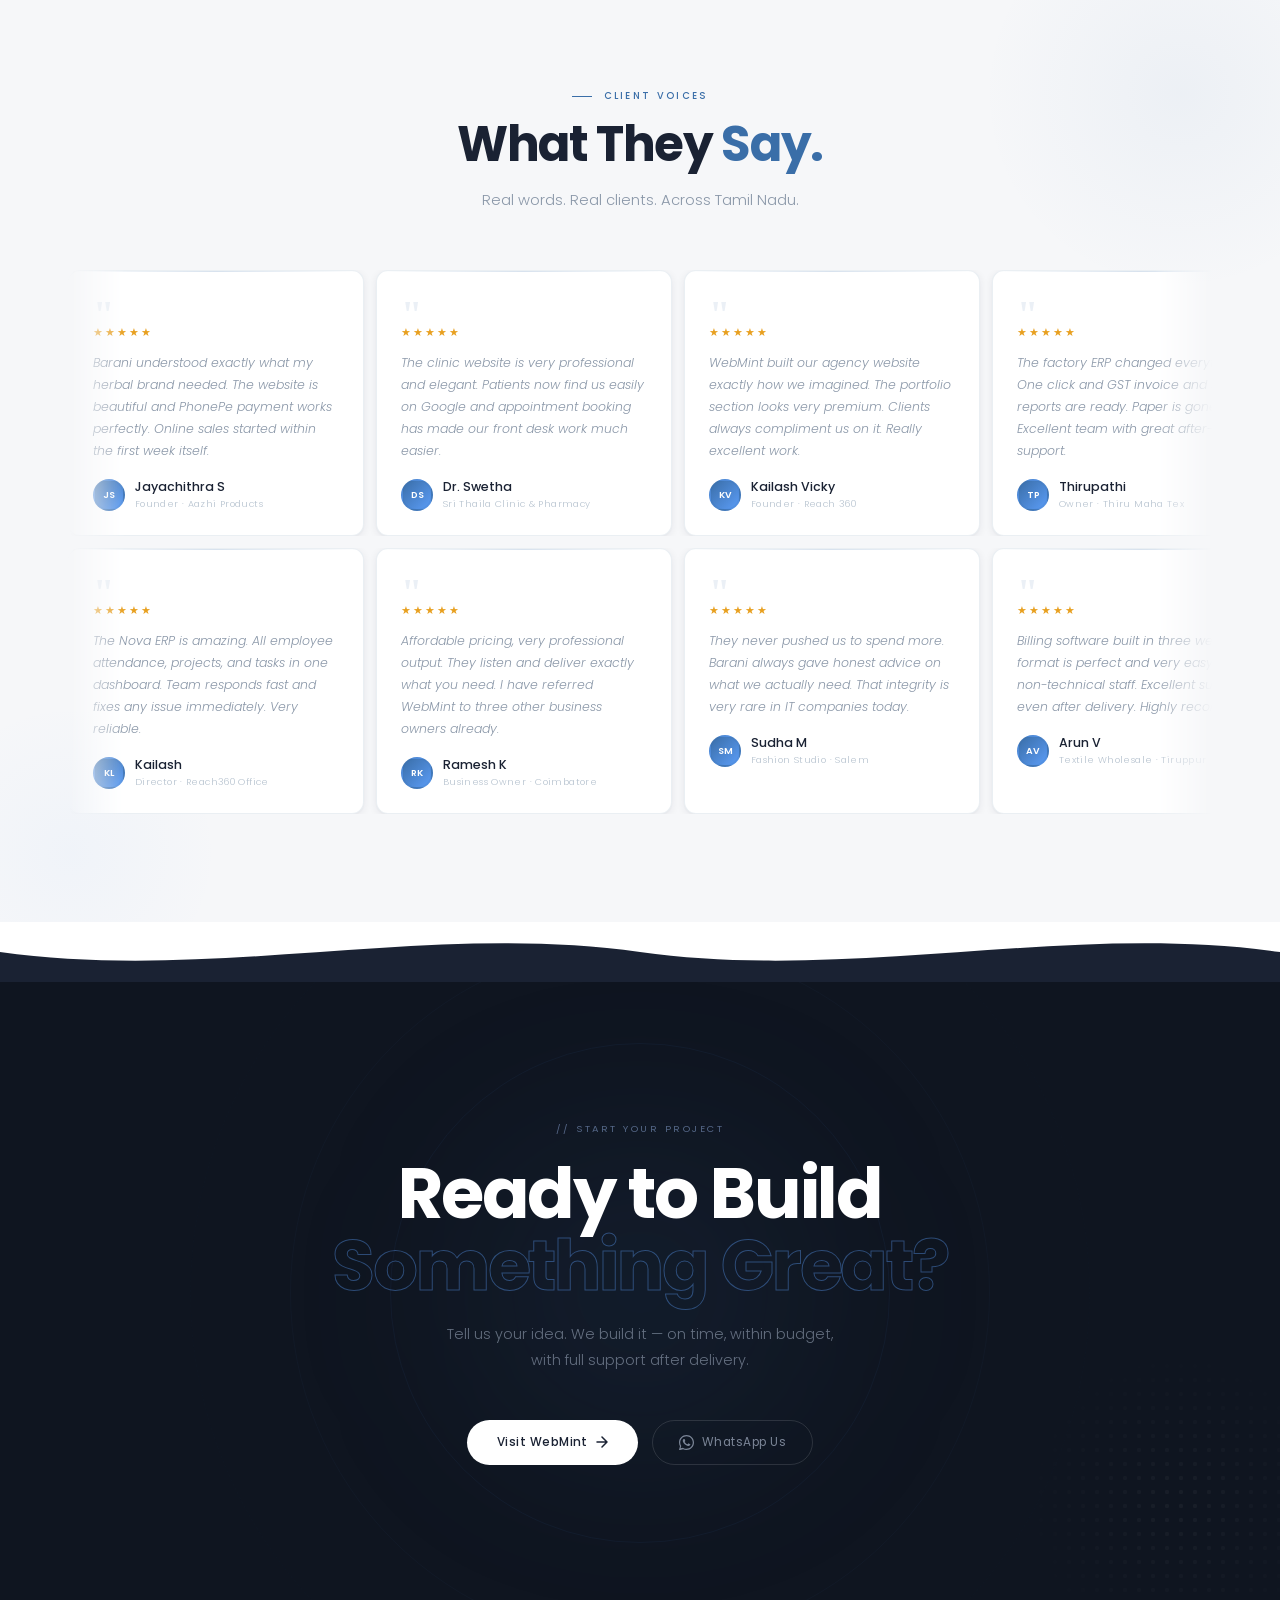
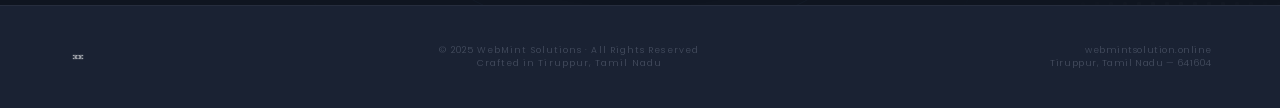
==== commit dbb3c9aa: "Update works.html" ====
--- a/works.html
+++ b/works.html
@@ -1262,7 +1262,7 @@
 <img src="mesh.png" alt="" aria-hidden="true" style="
   position:absolute; inset:0; width:100%; height:100%;
   object-fit:cover; pointer-events:none; z-index:0;
-  opacity:0.2; mix-blend-mode:multiply;
+  opacity:0.1; mix-blend-mode:multiply;
 "/>
 
 <!-- Abstract geometric SVG -->
